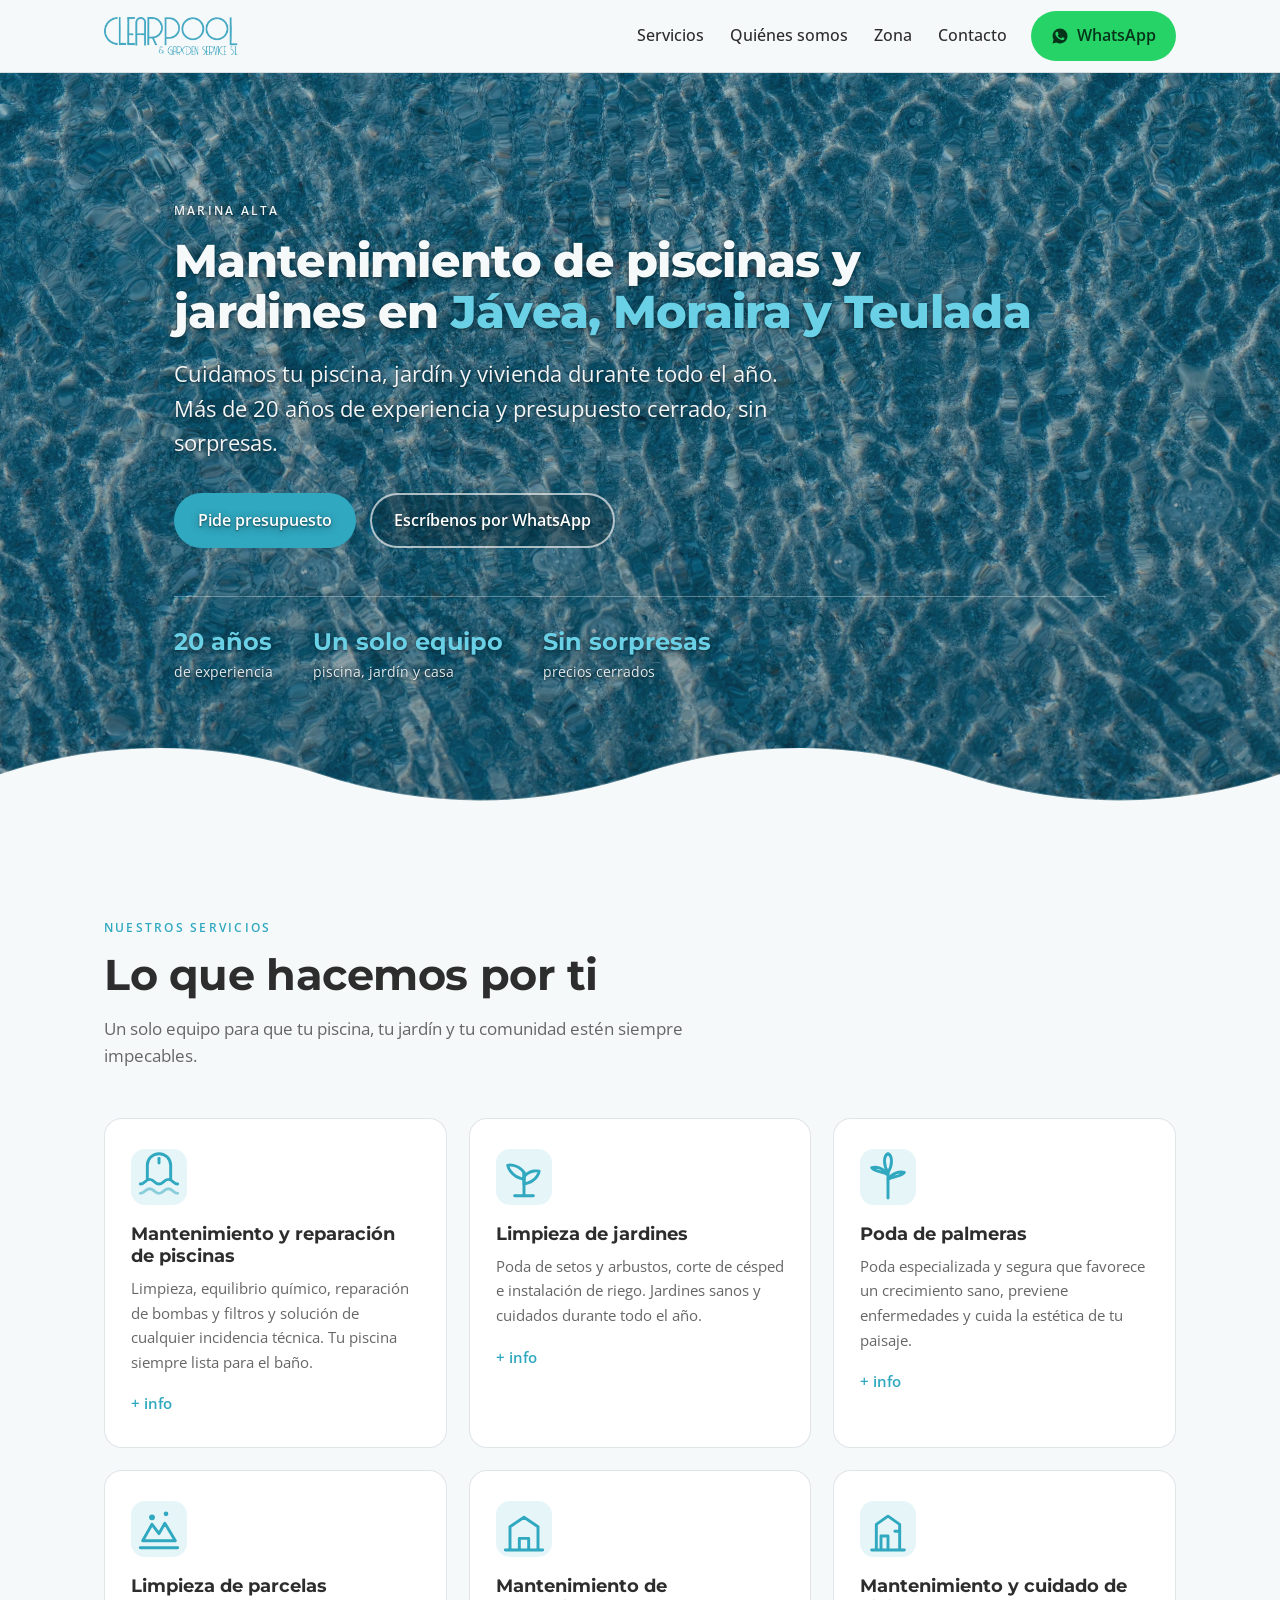
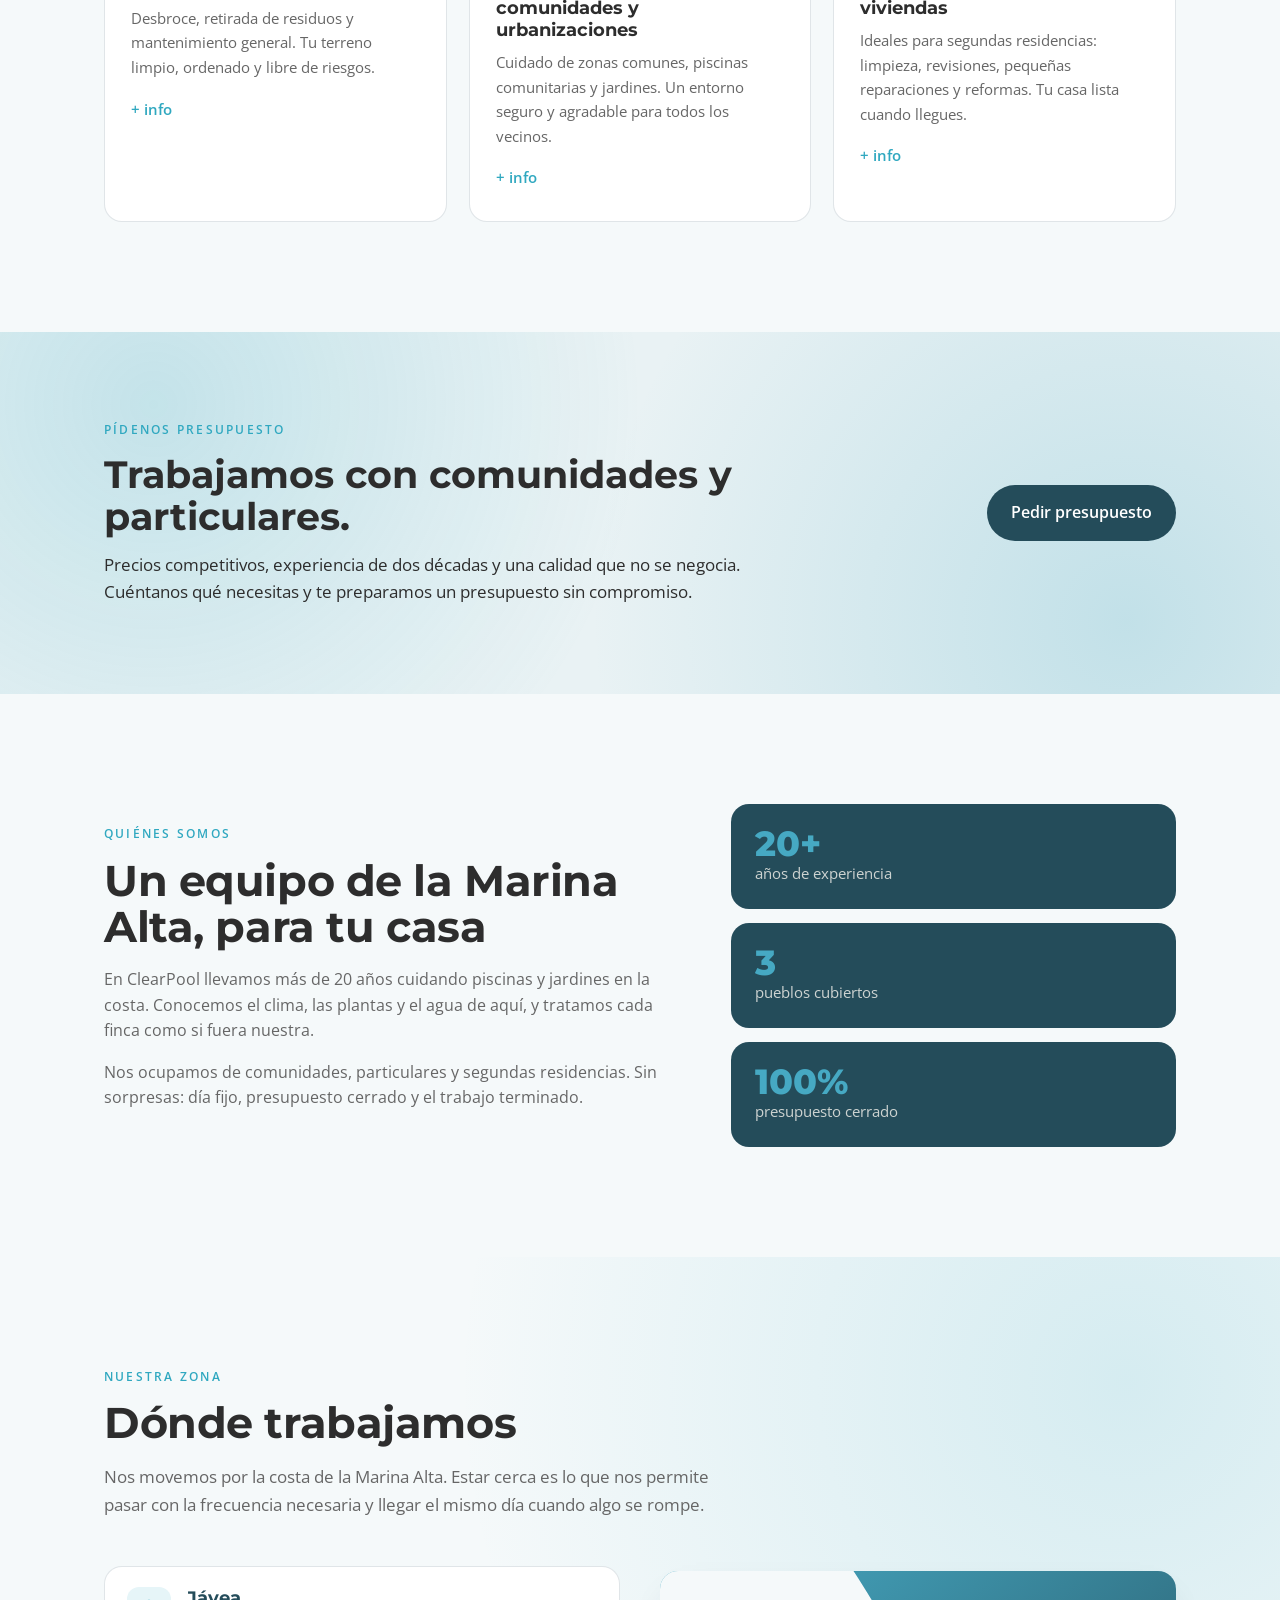
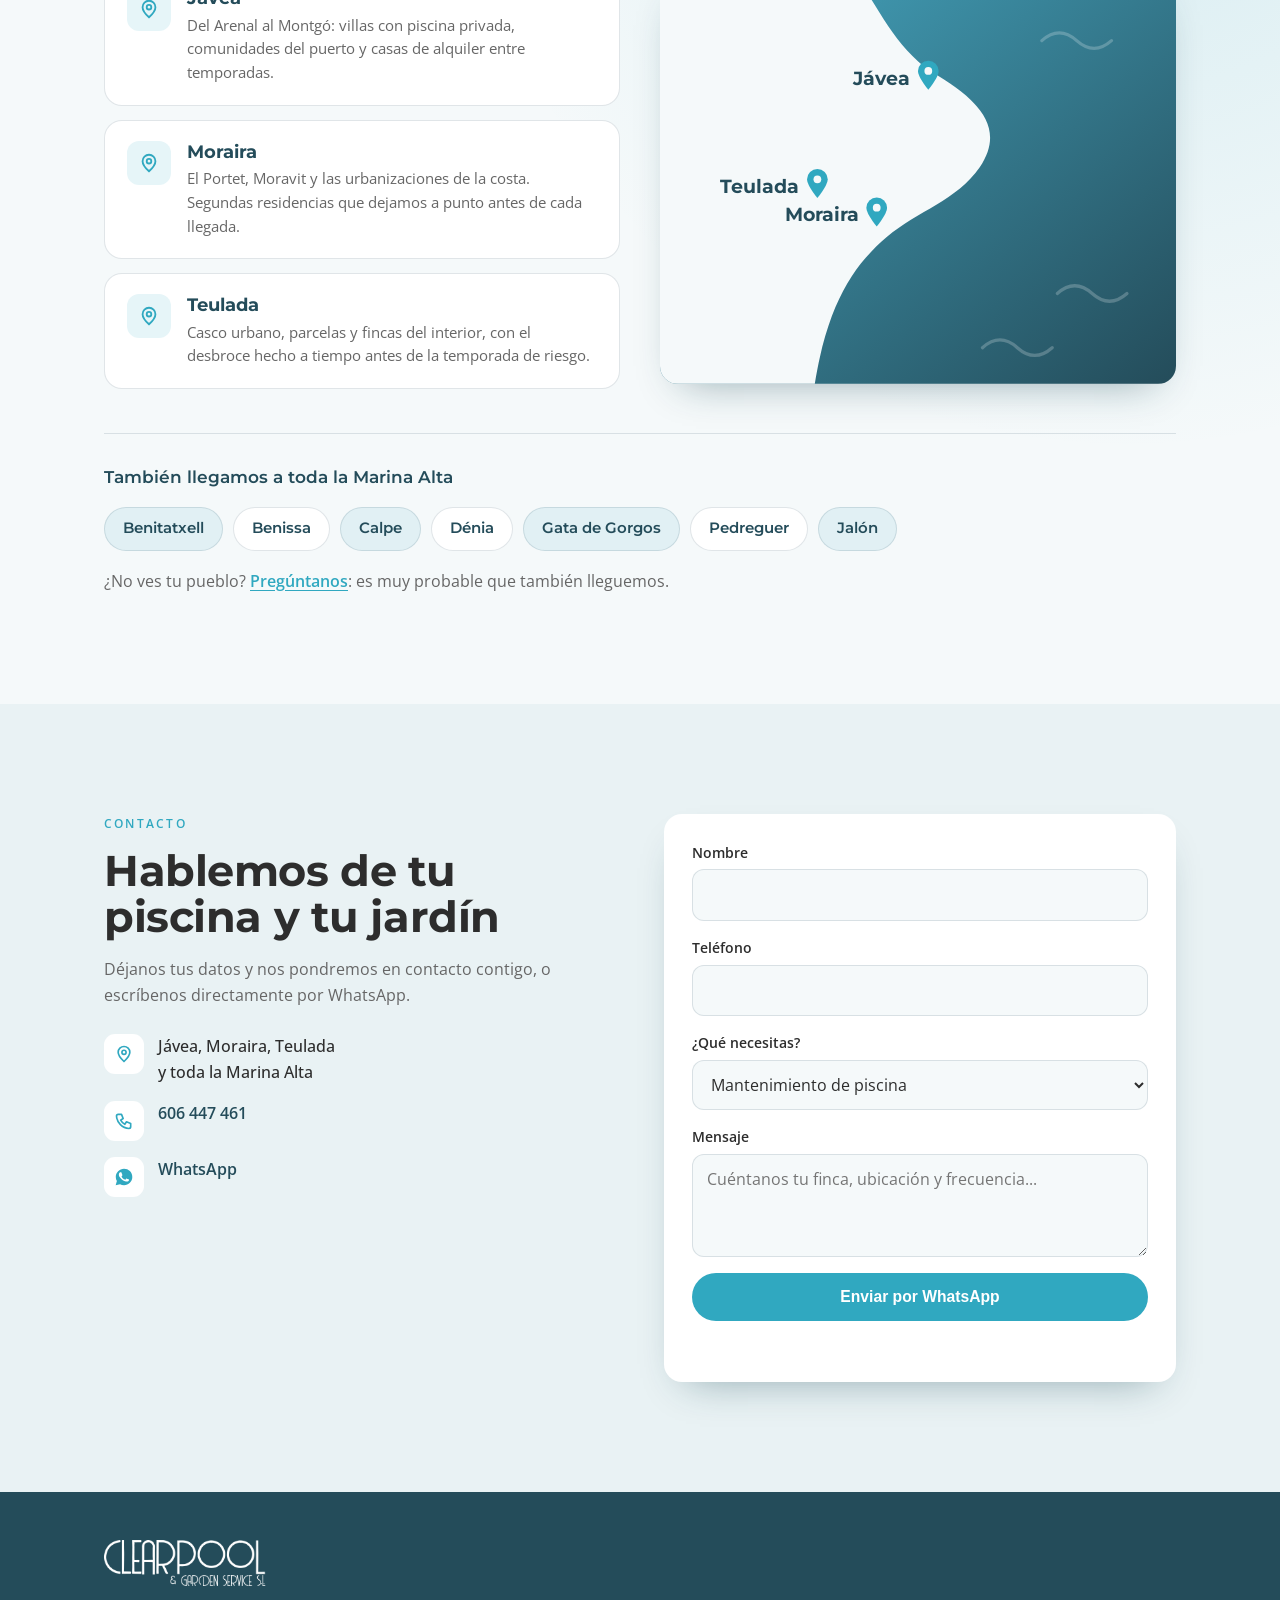
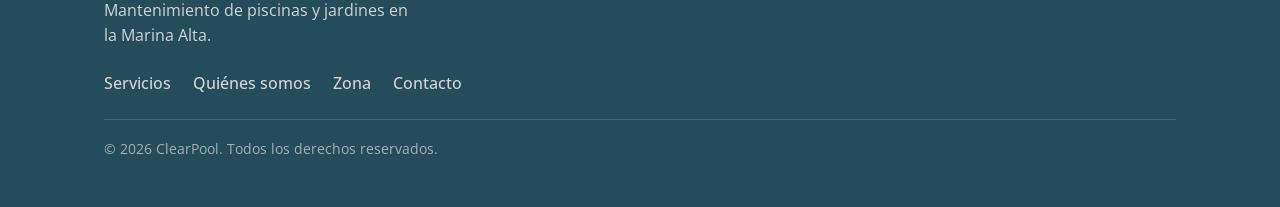
==== index.html @ fa7ae40e "feat: create robots.txt and sitemap.xml. Remoe fetchpriority from deleted logo" ====
<!DOCTYPE html>
<html lang="es-ES">
<head>
  <meta charset="UTF-8" />
  <meta name="viewport" content="width=device-width, initial-scale=1.0" />
  <title>ClearPool — Mantenimiento de piscinas y jardines en Jávea</title>
  <meta name="description" content="Mantenimiento de piscinas y jardines en Jávea, Moraira y Teulada. Poda de palmeras, limpieza de parcelas y comunidades. 20 años de experiencia. Pide presupuesto." />
  <meta name="author" content="ClearPool" />
  <meta name="theme-color" content="#244c5a" />
  <link rel="canonical" href="https://clearpool.es/" />

  <!-- Open Graph / redes sociales -->
  <meta property="og:type" content="website" />
  <meta property="og:site_name" content="ClearPool" />
  <meta property="og:locale" content="es_ES" />
  <meta property="og:title" content="ClearPool — Mantenimiento de piscinas y jardines en Jávea" />
  <meta property="og:description" content="Mantenimiento de piscinas y jardines en Jávea, Moraira y Teulada. 20 años de experiencia. Pide presupuesto sin compromiso." />
  <meta property="og:url" content="https://clearpool.es/" />
  <meta property="og:image" content="https://clearpool.es/CLEARPOOL-LOGO-WEB.png" />
  <meta property="og:image:alt" content="Logotipo de ClearPool" />
  <meta name="twitter:card" content="summary_large_image" />
  <meta name="twitter:title" content="ClearPool — Mantenimiento de piscinas y jardines en Jávea" />
  <meta name="twitter:description" content="Mantenimiento de piscinas y jardines en Jávea, Moraira y Teulada. 20 años de experiencia." />
  <meta name="twitter:image" content="https://clearpool.es/CLEARPOOL-LOGO-WEB.png" />

  <link rel="icon" href="CLEARPOOL-LOGO-WEB.png" type="image/png" />
  <link rel="apple-touch-icon" href="CLEARPOOL-LOGO-WEB.png" />

  <link rel="preconnect" href="https://fonts.googleapis.com" />
  <link rel="preconnect" href="https://fonts.gstatic.com" crossorigin />
  <link rel="preload" as="image" href="fondo2-web.avif?v=2" type="image/avif" fetchpriority="high" />
  <link href="https://fonts.googleapis.com/css2?family=Montserrat:wght@500;600;700;800&family=Open+Sans:wght@400;500;600;700&display=swap" rel="stylesheet" />
  <!-- ?v= fuerza al navegador a recargar el CSS tras cada despliegue.
       Súbelo cuando cambies styles.css (GitHub Pages cachea 10 min). -->
  <link rel="stylesheet" href="styles.css?v=15" />
</head>
<body>
  <a class="skip-link" href="#main">Saltar al contenido</a>

  <header class="site-header" id="top">
    <div class="container header-inner">
      <a class="brand" href="#top" aria-label="ClearPool, inicio">
        <img class="brand-logo" src="CLEARPOOL-LOGO-WEB.png" alt="ClearPool" width="150" height="43" decoding="async" />
      </a>

      <nav class="nav" aria-label="Principal">
        <a href="#servicios">Servicios</a>
        <a href="#nosotros">Quiénes somos</a>
        <a href="#zona">Zona</a>
        <a href="#contacto">Contacto</a>
      </nav>

      <a class="btn btn-whatsapp header-cta" href="https://wa.me/34606447461?text=Hola%2C%20quiero%20m%C3%A1s%20informaci%C3%B3n" target="_blank" rel="noopener">
        <svg viewBox="0 0 24 24" width="18" height="18" aria-hidden="true" focusable="false"><path fill="currentColor" d="M12.04 2C6.58 2 2.13 6.45 2.13 11.91c0 1.75.46 3.45 1.32 4.95L2 22l5.25-1.38a9.9 9.9 0 0 0 4.79 1.22h.01c5.46 0 9.91-4.45 9.91-9.91 0-2.65-1.03-5.14-2.9-7.01A9.82 9.82 0 0 0 12.04 2Zm5.8 14.14c-.24.68-1.42 1.31-1.96 1.36-.5.05-1.14.22-3.66-.76-3.05-1.18-4.99-4.2-5.14-4.4-.15-.2-1.24-1.65-1.24-3.15 0-1.5.79-2.24 1.07-2.55.28-.3.62-.38.83-.38.21 0 .41 0 .6.01.19.01.45-.07.7.54.26.63.88 2.27.96 2.44.08.17.13.36.03.58-.1.22-.15.36-.3.55-.15.2-.31.44-.45.59-.15.17-.3.36-.13.7.17.34.76 1.25 1.63 2.03 1.12 1 2.06 1.31 2.36 1.46.3.15.47.12.64-.07.17-.2.72-.84.91-1.13.19-.29.39-.24.66-.14.27.1 1.7.8 1.99.95.29.15.49.22.56.34.07.13.07.73-.17 1.41Z"/></svg>
        WhatsApp
      </a>

    </div>
  </header>

  <main id="main">
    <!-- HERO -->
    <section class="hero" aria-labelledby="hero-title">
      <div class="hero-bg" aria-hidden="true"></div>
      <div class="container hero-inner">
        <p class="eyebrow eyebrow-light">Marina Alta</p>
        <h1 id="hero-title" class="hero-title">Mantenimiento de piscinas y jardines en <span class="hl">Jávea, Moraira y&nbsp;Teulada</span></h1>
        <p class="hero-sub">Cuidamos tu piscina, jardín y vivienda durante todo el año. Más de 20 años de experiencia y presupuesto cerrado, sin sorpresas.</p>
        <div class="hero-actions">
          <a class="btn btn-sol" href="#contacto">Pide presupuesto</a>
          <a class="btn btn-ghost" href="https://wa.me/34606447461?text=Hola%2C%20quiero%20m%C3%A1s%20informaci%C3%B3n" target="_blank" rel="noopener">Escríbenos por WhatsApp</a>
        </div>
        <ul class="hero-facts">
          <li><strong>20 años</strong><span>de experiencia</span></li>
          <li><strong>Un solo equipo</strong><span>piscina, jardín y casa</span></li>
          <li><strong>Sin sorpresas</strong><span>precios cerrados</span></li>
        </ul>
      </div>
      <div class="waterline" aria-hidden="true">
        <svg viewBox="0 0 1440 80" preserveAspectRatio="none" focusable="false"><path d="M0 40c120-40 240-40 360 0s240 40 360 0 240-40 360 0 240 40 360 0v60H0z"/></svg>
      </div>
    </section>

    <!-- SERVICIOS -->
    <section class="section services" id="servicios" aria-labelledby="servicios-title">
      <div class="container">
        <header class="section-head">
          <p class="eyebrow">Nuestros servicios</p>
          <h2 id="servicios-title" class="section-title">Lo que hacemos por ti</h2>
          <p class="section-lead">Un solo equipo para que tu piscina, tu jardín y tu comunidad estén siempre impecables.</p>
        </header>

        <ul class="service-grid">
          <li class="service-card reveal">
            <span class="service-icon" aria-hidden="true">
              <svg viewBox="0 0 48 48" fill="none" focusable="false"><path d="M8 30c4 0 4-4 8-4s4 4 8 4 4-4 8-4 4 4 8 4" stroke="currentColor" stroke-width="2.5" stroke-linecap="round"/><path d="M8 38c4 0 4-4 8-4s4 4 8 4 4-4 8-4 4 4 8 4" stroke="currentColor" stroke-width="2.5" stroke-linecap="round" opacity=".5"/><path d="M14 26V14a10 10 0 0 1 20 0v12" stroke="currentColor" stroke-width="2.5" stroke-linecap="round"/><path d="M24 8v4" stroke="currentColor" stroke-width="2.5" stroke-linecap="round"/></svg>
            </span>
            <h3>Mantenimiento y reparación de piscinas</h3>
            <p>Limpieza, equilibrio químico, reparación de bombas y filtros y solución de cualquier incidencia técnica. Tu piscina siempre lista para el baño.</p>
            <a class="service-link" href="#contacto" aria-label="Pedir información sobre mantenimiento y reparación de piscinas">+ info</a>
          </li>

          <li class="service-card reveal">
            <span class="service-icon" aria-hidden="true">
              <svg viewBox="0 0 48 48" fill="none" focusable="false"><path d="M24 40V20" stroke="currentColor" stroke-width="2.5" stroke-linecap="round"/><path d="M24 20c-6-8-14-6-14-6 0 0 2 10 14 12Z" stroke="currentColor" stroke-width="2.5" stroke-linejoin="round"/><path d="M24 24c5-7 13-5 13-5 0 0-1 9-13 11Z" stroke="currentColor" stroke-width="2.5" stroke-linejoin="round"/><path d="M16 40h16" stroke="currentColor" stroke-width="2.5" stroke-linecap="round"/></svg>
            </span>
            <h3>Limpieza de jardines</h3>
            <p>Poda de setos y arbustos, corte de césped e instalación de riego. Jardines sanos y cuidados durante todo el año.</p>
            <a class="service-link" href="#contacto" aria-label="Pedir información sobre limpieza de jardines">+ info</a>
          </li>

          <li class="service-card reveal">
            <span class="service-icon" aria-hidden="true">
              <svg viewBox="0 0 48 48" fill="none" focusable="false"><path d="M24 42V20" stroke="currentColor" stroke-width="2.5" stroke-linecap="round"/><path d="M24 20c-4-6-4-14 0-16 4 2 4 10 0 16Z" stroke="currentColor" stroke-width="2.5" stroke-linejoin="round"/><path d="M24 26c5-3 11-2 14-6-4-1-10 0-14 6Z" stroke="currentColor" stroke-width="2.5" stroke-linejoin="round"/><path d="M24 22c-5-3-11-2-14-6 4-1 10 0 14 6Z" stroke="currentColor" stroke-width="2.5" stroke-linejoin="round"/></svg>
            </span>
            <h3>Poda de palmeras</h3>
            <p>Poda especializada y segura que favorece un crecimiento sano, previene enfermedades y cuida la estética de tu paisaje.</p>
            <a class="service-link" href="#contacto" aria-label="Pedir información sobre poda de palmeras">+ info</a>
          </li>

          <li class="service-card reveal">
            <span class="service-icon" aria-hidden="true">
              <svg viewBox="0 0 48 48" fill="none" focusable="false"><path d="M10 34l8-14 6 8 5-9 9 15Z" stroke="currentColor" stroke-width="2.5" stroke-linejoin="round"/><path d="M8 40h32" stroke="currentColor" stroke-width="2.5" stroke-linecap="round"/><circle cx="18" cy="14" r="2.5" fill="currentColor"/><circle cx="30" cy="11" r="2" fill="currentColor"/></svg>
            </span>
            <h3>Limpieza de parcelas</h3>
            <p>Desbroce, retirada de residuos y mantenimiento general. Tu terreno limpio, ordenado y libre de riesgos.</p>
            <a class="service-link" href="#contacto" aria-label="Pedir información sobre limpieza de parcelas">+ info</a>
          </li>

          <li class="service-card reveal">
            <span class="service-icon" aria-hidden="true">
              <svg viewBox="0 0 48 48" fill="none" focusable="false"><path d="M12 42V22l12-8 12 8v20" stroke="currentColor" stroke-width="2.5" stroke-linejoin="round"/><path d="M8 42h32" stroke="currentColor" stroke-width="2.5" stroke-linecap="round"/><path d="M20 42V32h8v10" stroke="currentColor" stroke-width="2.5" stroke-linejoin="round"/></svg>
            </span>
            <h3>Mantenimiento de comunidades y urbanizaciones</h3>
            <p>Cuidado de zonas comunes, piscinas comunitarias y jardines. Un entorno seguro y agradable para todos los vecinos.</p>
            <a class="service-link" href="#contacto" aria-label="Pedir información sobre mantenimiento de comunidades y urbanizaciones">+ info</a>
          </li>

          <li class="service-card reveal">
            <span class="service-icon" aria-hidden="true">
              <svg viewBox="0 0 48 48" fill="none" focusable="false"><path d="M14 42V20l10-7 10 7v22" stroke="currentColor" stroke-width="2.5" stroke-linejoin="round"/><path d="M10 42h28" stroke="currentColor" stroke-width="2.5" stroke-linecap="round"/><path d="M24 42V30h-6v12" stroke="currentColor" stroke-width="2.5" stroke-linejoin="round"/><path d="M30 26h4" stroke="currentColor" stroke-width="2.5" stroke-linecap="round"/></svg>
            </span>
            <h3>Mantenimiento y cuidado de viviendas</h3>
            <p>Ideales para segundas residencias: limpieza, revisiones, pequeñas reparaciones y reformas. Tu casa lista cuando llegues.</p>
            <a class="service-link" href="#contacto" aria-label="Pedir información sobre mantenimiento y cuidado de viviendas">+ info</a>
          </li>
        </ul>
      </div>
    </section>

    <!-- CITA / PRESUPUESTO -->
    <section class="quote-band" aria-labelledby="quote-title">
      <div class="container quote-inner">
        <div class="quote-copy">
          <p class="eyebrow">Pídenos presupuesto</p>
          <h2 id="quote-title" class="quote-title">Trabajamos con comunidades y particulares.</h2>
          <p class="quote-text">Precios competitivos, experiencia de dos décadas y una calidad que no se negocia. Cuéntanos qué necesitas y te preparamos un presupuesto sin compromiso.</p>
        </div>
        <a class="btn btn-dark" href="#contacto">Pedir presupuesto</a>
      </div>
    </section>

    <!-- QUIÉNES SOMOS -->
    <section class="section about" id="nosotros" aria-labelledby="nosotros-title">
      <div class="container about-inner">
        <div class="about-copy">
          <p class="eyebrow">Quiénes somos</p>
          <h2 id="nosotros-title" class="section-title">Un equipo de la Marina Alta, para tu casa</h2>
          <p>En ClearPool llevamos más de 20 años cuidando piscinas y jardines en la costa. Conocemos el clima, las plantas y el agua de aquí, y tratamos cada finca como si fuera nuestra.</p>
          <p>Nos ocupamos de comunidades, particulares y segundas residencias. Sin sorpresas: día fijo, presupuesto cerrado y el trabajo terminado.</p>
        </div>
        <ul class="stats">
          <li class="stat reveal"><span class="stat-num">20+</span><span class="stat-label">años de experiencia</span></li>
          <li class="stat reveal"><span class="stat-num">3</span><span class="stat-label">pueblos cubiertos</span></li>
          <li class="stat reveal"><span class="stat-num">100%</span><span class="stat-label">presupuesto cerrado</span></li>
        </ul>
      </div>
    </section>

    <!-- ZONA -->
    <section class="section zone" id="zona" aria-labelledby="zona-title">
      <div class="container">
        <header class="section-head">
          <p class="eyebrow">Nuestra zona</p>
          <h2 id="zona-title" class="section-title">Dónde trabajamos</h2>
          <p class="section-lead">Nos movemos por la costa de la Marina Alta. Estar cerca es lo que nos permite pasar con la frecuencia necesaria y llegar el mismo día cuando algo se rompe.</p>
        </header>

        <div class="zone-layout">
          <ul class="zone-places">
            <li class="zone-place reveal">
              <span class="zone-pin" aria-hidden="true">
                <svg viewBox="0 0 24 24" width="22" height="22" fill="none" focusable="false"><path d="M12 21s7-6.3 7-11a7 7 0 1 0-14 0c0 4.7 7 11 7 11Z" stroke="currentColor" stroke-width="2"/><circle cx="12" cy="10" r="2.5" stroke="currentColor" stroke-width="2"/></svg>
              </span>
              <div class="zone-place-body">
                <h3>Jávea</h3>
                <p>Del Arenal al Montgó: villas con piscina privada, comunidades del puerto y casas de alquiler entre temporadas.</p>
              </div>
            </li>

            <li class="zone-place reveal">
              <span class="zone-pin" aria-hidden="true">
                <svg viewBox="0 0 24 24" width="22" height="22" fill="none" focusable="false"><path d="M12 21s7-6.3 7-11a7 7 0 1 0-14 0c0 4.7 7 11 7 11Z" stroke="currentColor" stroke-width="2"/><circle cx="12" cy="10" r="2.5" stroke="currentColor" stroke-width="2"/></svg>
              </span>
              <div class="zone-place-body">
                <h3>Moraira</h3>
                <p>El Portet, Moravit y las urbanizaciones de la costa. Segundas residencias que dejamos a punto antes de cada llegada.</p>
              </div>
            </li>

            <li class="zone-place reveal">
              <span class="zone-pin" aria-hidden="true">
                <svg viewBox="0 0 24 24" width="22" height="22" fill="none" focusable="false"><path d="M12 21s7-6.3 7-11a7 7 0 1 0-14 0c0 4.7 7 11 7 11Z" stroke="currentColor" stroke-width="2"/><circle cx="12" cy="10" r="2.5" stroke="currentColor" stroke-width="2"/></svg>
              </span>
              <div class="zone-place-body">
                <h3>Teulada</h3>
                <p>Casco urbano, parcelas y fincas del interior, con el desbroce hecho a tiempo antes de la temporada de riesgo.</p>
              </div>
            </li>
          </ul>

          <div class="zone-map reveal">
            <svg viewBox="0 0 400 320" role="img" aria-label="Mapa ilustrado de la costa de la Marina Alta con Jávea, Moraira y Teulada señalados">
              <defs>
                <linearGradient id="zone-sea" x1="0" y1="0" x2="1" y2="1">
                  <stop offset="0" stop-color="#46a9c3" />
                  <stop offset="1" stop-color="#244c5a" />
                </linearGradient>
              </defs>
              <rect width="400" height="320" fill="url(#zone-sea)" />
              <g stroke="#ffffff" stroke-opacity=".22" stroke-width="2.5" fill="none" stroke-linecap="round">
                <path d="M296 54c9-8 18-8 27 0s18 8 27 0" />
                <path d="M308 250c9-8 18-8 27 0s18 8 27 0" />
                <path d="M250 292c9-8 18-8 27 0s18 8 27 0" />
              </g>
              <path d="M0 0 H150 C170 30 182 58 210 78 C248 100 268 122 248 152 C230 178 200 186 176 206 C150 228 130 258 120 320 H0 Z" fill="#f5f9fa" />
              <g class="zone-map-pins" fill="#30A8C0">
                <g transform="translate(208 92)">
                  <path d="M0 0c0 0 8-9.5 8-14.5A8 8 0 1 0-8-14.5C-8-9.5 0 0 0 0Z" />
                  <circle cx="0" cy="-14.5" r="3" fill="#f5f9fa" />
                </g>
                <g transform="translate(168 198)">
                  <path d="M0 0c0 0 8-9.5 8-14.5A8 8 0 1 0-8-14.5C-8-9.5 0 0 0 0Z" />
                  <circle cx="0" cy="-14.5" r="3" fill="#f5f9fa" />
                </g>
                <g transform="translate(122 176)">
                  <path d="M0 0c0 0 8-9.5 8-14.5A8 8 0 1 0-8-14.5C-8-9.5 0 0 0 0Z" />
                  <circle cx="0" cy="-14.5" r="3" fill="#f5f9fa" />
                </g>
              </g>
              <g class="zone-map-label" text-anchor="end">
                <text x="194" y="88">Jávea</text>
                <text x="154" y="194">Moraira</text>
                <text x="108" y="172">Teulada</text>
              </g>
            </svg>
          </div>
        </div>

        <div class="zone-more">
          <p class="zone-more-title">También llegamos a toda la Marina Alta</p>
          <ul class="zone-chips">
            <li>Benitatxell</li>
            <li>Benissa</li>
            <li>Calpe</li>
            <li>Dénia</li>
            <li>Gata de Gorgos</li>
            <li>Pedreguer</li>
            <li>Jalón</li>
          </ul>
          <p class="zone-note">¿No ves tu pueblo? <a href="#contacto">Pregúntanos</a>: es muy probable que también lleguemos.</p>
        </div>
      </div>
    </section>

    <!-- CONTACTO -->
    <section class="section contact" id="contacto" aria-labelledby="contacto-title">
      <div class="container contact-inner">
        <div class="contact-info">
          <p class="eyebrow">Contacto</p>
          <h2 id="contacto-title" class="section-title">Hablemos de tu piscina y tu jardín</h2>
          <p class="contact-lead">Déjanos tus datos y nos pondremos en contacto contigo, o escríbenos directamente por WhatsApp.</p>
          <address class="contact-list-wrap">
            <ul class="contact-list">
              <li>
                <span class="contact-ico" aria-hidden="true"><svg viewBox="0 0 24 24" width="20" height="20" fill="none" focusable="false"><path d="M12 21s7-6.3 7-11a7 7 0 1 0-14 0c0 4.7 7 11 7 11Z" stroke="currentColor" stroke-width="2"/><circle cx="12" cy="10" r="2.5" stroke="currentColor" stroke-width="2"/></svg></span>
                <span>Jávea, Moraira, Teulada<br />y toda la Marina Alta</span>
              </li>
              <li>
                <span class="contact-ico" aria-hidden="true"><svg viewBox="0 0 24 24" width="20" height="20" fill="none" focusable="false"><path d="M5 4h4l2 5-3 2a12 12 0 0 0 5 5l2-3 5 2v4a2 2 0 0 1-2 2A16 16 0 0 1 3 6a2 2 0 0 1 2-2Z" stroke="currentColor" stroke-width="2" stroke-linejoin="round"/></svg></span>
                <a href="tel:+34606447461">606 447 461</a>
              </li>
              <li>
                <span class="contact-ico" aria-hidden="true"><svg viewBox="0 0 24 24" width="20" height="20" fill="currentColor" focusable="false"><path d="M12.04 2C6.58 2 2.13 6.45 2.13 11.91c0 1.75.46 3.45 1.32 4.95L2 22l5.25-1.38a9.9 9.9 0 0 0 4.79 1.22h.01c5.46 0 9.91-4.45 9.91-9.91 0-2.65-1.03-5.14-2.9-7.01A9.82 9.82 0 0 0 12.04 2Zm5.8 14.14c-.24.68-1.42 1.31-1.96 1.36-.5.05-1.14.22-3.66-.76-3.05-1.18-4.99-4.2-5.14-4.4-.15-.2-1.24-1.65-1.24-3.15 0-1.5.79-2.24 1.07-2.55.28-.3.62-.38.83-.38.21 0 .41 0 .6.01.19.01.45-.07.7.54.26.63.88 2.27.96 2.44.08.17.13.36.03.58-.1.22-.15.36-.3.55-.15.2-.31.44-.45.59-.15.17-.3.36-.13.7.17.34.76 1.25 1.63 2.03 1.12 1 2.06 1.31 2.36 1.46.3.15.47.12.64-.07.17-.2.72-.84.91-1.13.19-.29.39-.24.66-.14.27.1 1.7.8 1.99.95.29.15.49.22.56.34.07.13.07.73-.17 1.41Z"/></svg></span>
                <a href="https://wa.me/34606447461?text=Hola%2C%20quiero%20m%C3%A1s%20informaci%C3%B3n" target="_blank" rel="noopener">WhatsApp</a>
              </li>
            </ul>
          </address>
        </div>

        <form class="contact-form" id="lead-form" novalidate>
          <div class="field">
            <label for="name">Nombre</label>
            <input id="name" name="name" type="text" autocomplete="name" maxlength="80" required aria-required="true" />
          </div>
          <div class="field">
            <label for="phone">Teléfono</label>
            <input id="phone" name="phone" type="tel" inputmode="tel" autocomplete="tel" maxlength="20" required aria-required="true" />
          </div>
          <div class="field">
            <label for="service">¿Qué necesitas?</label>
            <select id="service" name="service">
              <option value="Mantenimiento de piscina">Mantenimiento de piscina</option>
              <option value="Limpieza de jardín">Limpieza de jardín</option>
              <option value="Poda de palmeras">Poda de palmeras</option>
              <option value="Limpieza de parcela">Limpieza de parcela</option>
              <option value="Comunidad / urbanización">Comunidad / urbanización</option>
              <option value="Cuidado de vivienda">Cuidado de vivienda</option>
              <option value="Otro">Otro</option>
            </select>
          </div>
          <div class="field">
            <label for="message">Mensaje</label>
            <textarea id="message" name="message" rows="3" maxlength="600" placeholder="Cuéntanos tu finca, ubicación y frecuencia..."></textarea>
          </div>
          <button class="btn btn-sol btn-block" type="submit" aria-describedby="form-note">Enviar por WhatsApp</button>
          <p class="form-note" id="form-note" role="status" aria-live="polite"></p>
          <noscript>
            <p class="form-note">El formulario necesita JavaScript. Escríbenos por <a href="https://wa.me/34606447461">WhatsApp</a> o llama al <a href="tel:+34606447461">606 447 461</a>.</p>
          </noscript>
        </form>
      </div>
    </section>
  </main>

  <footer class="site-footer">
    <div class="container footer-inner">
      <div class="footer-brand">
        <img class="brand-logo brand-logo-light" src="CLEARPOOL-LOGO-WEB.png" alt="ClearPool" width="170" height="48" loading="lazy" decoding="async" />
        <p>Mantenimiento de piscinas y jardines en la Marina Alta.</p>
      </div>
      <nav class="footer-nav" aria-label="Pie de página">
        <a href="#servicios">Servicios</a>
        <a href="#nosotros">Quiénes somos</a>
        <a href="#zona">Zona</a>
        <a href="#contacto">Contacto</a>
      </nav>
      <p class="footer-legal">© <span id="year">2026</span> ClearPool. Todos los derechos reservados.</p>
    </div>
  </footer>

  <!-- CTA flotante de WhatsApp (visible en móvil, donde se oculta el botón de cabecera) -->
  <a class="whatsapp-fab" href="https://wa.me/34606447461?text=Hola%2C%20quiero%20m%C3%A1s%20informaci%C3%B3n" target="_blank" rel="noopener" aria-label="Escríbenos por WhatsApp">
    <svg viewBox="0 0 24 24" width="28" height="28" aria-hidden="true" focusable="false"><path fill="currentColor" d="M12.04 2C6.58 2 2.13 6.45 2.13 11.91c0 1.75.46 3.45 1.32 4.95L2 22l5.25-1.38a9.9 9.9 0 0 0 4.79 1.22h.01c5.46 0 9.91-4.45 9.91-9.91 0-2.65-1.03-5.14-2.9-7.01A9.82 9.82 0 0 0 12.04 2Zm5.8 14.14c-.24.68-1.42 1.31-1.96 1.36-.5.05-1.14.22-3.66-.76-3.05-1.18-4.99-4.2-5.14-4.4-.15-.2-1.24-1.65-1.24-3.15 0-1.5.79-2.24 1.07-2.55.28-.3.62-.38.83-.38.21 0 .41 0 .6.01.19.01.45-.07.7.54.26.63.88 2.27.96 2.44.08.17.13.36.03.58-.1.22-.15.36-.3.55-.15.2-.31.44-.45.59-.15.17-.3.36-.13.7.17.34.76 1.25 1.63 2.03 1.12 1 2.06 1.31 2.36 1.46.3.15.47.12.64-.07.17-.2.72-.84.91-1.13.19-.29.39-.24.66-.14.27.1 1.7.8 1.99.95.29.15.49.22.56.34.07.13.07.73-.17 1.41Z"/></svg>
  </a>

  <script type="application/ld+json">
  {
    "@context": "https://schema.org",
    "@type": "HomeAndConstructionBusiness",
    "name": "ClearPool",
    "description": "Mantenimiento de piscinas y jardines en Jávea, Moraira y Teulada (Marina Alta, Alicante).",
    "url": "https://clearpool.es/",
    "image": "https://clearpool.es/CLEARPOOL-LOGO-WEB.png",
    "logo": "https://clearpool.es/CLEARPOOL-LOGO-WEB.png",
    "telephone": "+34606447461",
    "address": {
      "@type": "PostalAddress",
      "addressLocality": "Jávea",
      "addressRegion": "Alicante",
      "addressCountry": "ES"
    },
    "areaServed": [
      { "@type": "City", "name": "Jávea" },
      { "@type": "City", "name": "Moraira" },
      { "@type": "City", "name": "Teulada" }
    ],
    "hasOfferCatalog": {
      "@type": "OfferCatalog",
      "name": "Servicios",
      "itemListElement": [
        { "@type": "Offer", "itemOffered": { "@type": "Service", "name": "Mantenimiento y reparación de piscinas" } },
        { "@type": "Offer", "itemOffered": { "@type": "Service", "name": "Limpieza de jardines" } },
        { "@type": "Offer", "itemOffered": { "@type": "Service", "name": "Poda de palmeras" } },
        { "@type": "Offer", "itemOffered": { "@type": "Service", "name": "Limpieza de parcelas" } },
        { "@type": "Offer", "itemOffered": { "@type": "Service", "name": "Mantenimiento de comunidades y urbanizaciones" } },
        { "@type": "Offer", "itemOffered": { "@type": "Service", "name": "Mantenimiento y cuidado de viviendas" } }
      ]
    }
  }
  </script>

  <script src="script.js?v=3" defer></script>
</body>
</html>
---- styles.css ----
:root {
  /* Paleta real de clearpoolandgardenservice.com (Divi) */
  --mar: #244c5a;       /* teal 900 - profundo */
  --mar-2: #285f76;     /* teal 800 */
  --agua: #30A8C0;      /* teal 500 - marca */
  --agua-2: #46a9c3;    /* teal 400 - claro */
  --arena: #e9f2f4;     /* tinta teal claro */
  --olivo: #25D366;     /* verde WhatsApp */
  --sol: #46a9c3;       /* teal claro (resaltado) */
  --agua-hero: #6ad0e6; /* turquesa claro, legible sobre la foto del hero */
  --espuma: #f5f9fa;    /* blanco frío */
  --tinta: #2d2d2d;
  --muted: #666666;
  --line: rgba(36, 76, 90, 0.14);

  --display: "Montserrat", system-ui, sans-serif;
  --body: "Open Sans", system-ui, sans-serif;

  --maxw: 1120px;
  --radius: 18px;
  --shadow: 0 18px 40px -22px rgba(12, 59, 74, 0.45);
}

* { box-sizing: border-box; }

html { scroll-behavior: smooth; }
@media (prefers-reduced-motion: reduce) {
  html { scroll-behavior: auto; }
}

body {
  margin: 0;
  font-family: var(--body);
  color: var(--tinta);
  background: var(--espuma);
  line-height: 1.6;
  -webkit-font-smoothing: antialiased;
}

img { max-width: 100%; display: block; }
a { color: inherit; }

.container {
  width: 100%;
  max-width: var(--maxw);
  margin-inline: auto;
  padding-inline: 24px;
}

.skip-link {
  position: absolute;
  left: -999px;
  top: 8px;
  background: var(--mar);
  color: #fff;
  padding: 10px 16px;
  border-radius: 10px;
  z-index: 100;
}
.skip-link:focus { left: 16px; }

/* ---------- Typography helpers ---------- */
.eyebrow {
  font-size: 0.78rem;
  letter-spacing: 0.18em;
  text-transform: uppercase;
  font-weight: 600;
  color: var(--agua);
  margin: 0 0 14px;
}
/* Sobre la foto va casi blanco: es texto pequeno y el turquesa de marca
   se confundia con el agua del fondo. */
.eyebrow-light { color: rgba(255, 255, 255, 0.94); }

.section-title {
  font-family: var(--display);
  font-weight: 700;
  font-size: clamp(1.9rem, 4vw, 2.7rem);
  line-height: 1.08;
  letter-spacing: -0.01em;
  margin: 0 0 16px;
}

/* ---------- Buttons ---------- */
.btn {
  display: inline-flex;
  align-items: center;
  gap: 8px;
  font-weight: 600;
  font-size: 0.98rem;
  text-decoration: none;
  padding: 13px 22px;
  border-radius: 999px;
  border: 2px solid transparent;
  cursor: pointer;
  transition: transform 0.18s ease, background 0.18s ease, color 0.18s ease, box-shadow 0.18s ease;
}
.btn:focus-visible { outline: 3px solid var(--sol); outline-offset: 2px; }

.btn-sol { background: var(--agua); color: #ffffff; }
.btn-sol:hover { transform: translateY(-2px); box-shadow: 0 12px 24px -12px rgba(48, 168, 192, 0.9); }

.btn-dark { background: var(--mar); color: #fff; }
.btn-dark:hover { transform: translateY(-2px); box-shadow: var(--shadow); }

/* Solo se usa sobre la foto del hero: el velo oscuro y el borde mas marcado
   lo separan del agua, que es clara y muy texturada. */
.btn-ghost { background: rgba(12, 38, 48, 0.30); color: #fff; border-color: rgba(255, 255, 255, 0.65); }
.btn-ghost:hover { background: rgba(12, 38, 48, 0.48); border-color: #fff; }

.btn-whatsapp { background: #25D366; color: #06341a; }
.btn-whatsapp:hover { transform: translateY(-2px); box-shadow: 0 12px 24px -12px rgba(37, 211, 102, 0.9); }

.btn-block { width: 100%; justify-content: center; }

/* ---------- Header ---------- */
.site-header {
  position: sticky;
  top: 0;
  z-index: 50;
  background: rgba(245, 249, 250, 0.88);
  backdrop-filter: blur(10px);
  border-bottom: 1px solid var(--line);
}
.header-inner {
  display: flex;
  align-items: center;
  gap: 24px;
  height: 72px;
}
.brand {
  display: inline-flex;
  align-items: center;
  text-decoration: none;
  color: var(--mar);
  margin-right: auto;
}
.brand-logo {
  height: 38px;
  width: auto;
  display: block;
}

.nav { display: flex; gap: 26px; }
.nav a {
  text-decoration: none;
  font-weight: 500;
  color: var(--tinta);
  position: relative;
  padding: 6px 0;
}
.nav a::after {
  content: "";
  position: absolute;
  left: 0; bottom: 0;
  width: 0; height: 2px;
  background: var(--agua);
  transition: width 0.2s ease;
}
.nav a:hover::after, .nav a:focus-visible::after { width: 100%; }

.header-cta { padding: 10px 18px; }

/* ---------- Hero ---------- */
.hero {
  position: relative;
  overflow: hidden;
  color: var(--espuma);
  padding: clamp(64px, 12vw, 128px) 0 0;
}
.hero-bg {
  position: absolute;
  left: 0;
  right: 0;
  top: -25%;
  height: 150%;
  /* La 1a linea es el respaldo para navegadores sin image-set().
     Generadas desde fondo2.jpg (el original de 4096px se conserva sin usar). */
  background-image: url("fondo2-web.jpg?v=2");
  background-image: image-set(
    url("fondo2-web.avif?v=2") type("image/avif"),
    url("fondo2-web.jpg?v=2") type("image/jpeg")
  );
  background-size: cover;
  background-position: center;
  z-index: 0;
  will-change: transform;
}
.hero-bg::after {
  content: "";
  position: absolute;
  inset: 0;
  background: linear-gradient(180deg, rgba(18, 47, 58, 0.32) 0%, rgba(18, 47, 58, 0.52) 100%);
}
.hero-inner {
  position: relative;
  z-index: 1;
  /* 980px (antes 760) para que el H1 largo entre en dos lineas en escritorio
     cortando por "...jardines / en Javea...", que es el corte natural. */
  max-width: 980px;
  /* Sin capas sobre la foto: la legibilidad se apoya solo en la sombra de las
     propias letras, que se hereda a todo el texto del hero. */
  text-shadow: 0 1px 2px rgba(8, 30, 38, 0.62), 0 2px 10px rgba(8, 30, 38, 0.45);
}
.hero-title {
  font-family: var(--display);
  font-weight: 800;
  /* El titular paso de 23 a 62 caracteres: baja el tamano y sube el interlineado,
     que a 0.98 se amontonaba al ocupar varias lineas. */
  font-size: clamp(1.7rem, 5vw, 2.9rem);
  line-height: 1.1;
  letter-spacing: -0.015em;
  text-wrap: balance;
  margin: 0 0 20px;
}
.hero-title .hl {
  color: var(--agua-hero);
  position: relative;
}
.hero-sub {
  font-size: clamp(1.05rem, 2.4vw, 1.35rem);
  /* El texto de apoyo tambien es mas largo que el anterior. */
  max-width: 620px;
  color: rgba(255, 255, 255, 0.95);
  margin: 0 0 32px;
}
.hero-actions { display: flex; flex-wrap: wrap; gap: 14px; margin-bottom: 48px; }

.hero-facts {
  list-style: none;
  display: flex;
  flex-wrap: wrap;
  gap: 14px 40px;
  margin: 0;
  padding: 26px 0 0;
  border-top: 1px solid rgba(255, 255, 255, 0.32);
}
.hero-facts li { display: flex; flex-direction: column; }
.hero-facts strong {
  font-family: var(--display);
  font-size: 1.5rem;
  font-weight: 700;
  color: var(--agua-hero);
}
.hero-facts span { font-size: 0.85rem; color: rgba(255, 255, 255, 0.88); }

/* La ola queda pegada al borde inferior del hero: el relleno del path se
   extiende por debajo del viewBox, así que solo se mueve la cresta. */
.waterline { position: relative; display: block; line-height: 0; margin-top: 56px; margin-bottom: -1px; }
.waterline svg { width: 100%; height: 70px; display: block; }
.waterline svg path {
  fill: var(--espuma);
  transform-box: view-box;
  transform-origin: center;
  will-change: transform;
  animation: waveBob 4.5s ease-in-out infinite alternate;
}
@keyframes waveBob {
  from { transform: translateY(0); }
  to { transform: translateY(-8px); }
}

/* ---------- Sections ---------- */
.section { padding: clamp(64px, 10vw, 110px) 0; }
.section-head { max-width: 620px; margin-bottom: 48px; }
.section-lead { color: var(--muted); font-size: 1.08rem; margin: 0; }

/* ---------- Services ---------- */
.service-grid {
  list-style: none;
  margin: 0;
  padding: 0;
  display: grid;
  grid-template-columns: repeat(3, 1fr);
  gap: 22px;
}
.service-card {
  background: #fff;
  border: 1px solid var(--line);
  border-radius: var(--radius);
  padding: 30px 26px;
  transition: transform 0.2s ease, box-shadow 0.2s ease, border-color 0.2s ease;
}
.service-card:hover {
  transform: translateY(-4px);
  box-shadow: var(--shadow);
  border-color: transparent;
}
.service-icon {
  display: grid;
  place-items: center;
  width: 56px; height: 56px;
  border-radius: 14px;
  background: rgba(48, 168, 192, 0.12);
  color: var(--agua);
  margin-bottom: 18px;
}
.service-card h3 {
  font-family: var(--display);
  font-weight: 700;
  font-size: 1.15rem;
  line-height: 1.2;
  margin: 0 0 10px;
}
.service-card p { margin: 0 0 16px; color: var(--muted); font-size: 0.96rem; }
.service-link {
  text-decoration: none;
  font-weight: 600;
  color: var(--agua);
  font-size: 0.92rem;
}
.service-link:hover { color: var(--mar); }

/* ---------- Quote band ---------- */
.quote-band {
  /* Esta seccion no lleva la clase .section, asi que necesita su propio
     relleno vertical. Algo mas ajustado que una seccion normal: es una
     banda de llamada a la accion, no un bloque de contenido. */
  padding: clamp(56px, 8vw, 88px) 0;
  background: var(--arena);
  background-image:
    radial-gradient(circle at 12% 20%, rgba(48, 168, 192, 0.20), transparent 42%),
    radial-gradient(circle at 88% 80%, rgba(70, 169, 195, 0.24), transparent 46%);
}
.quote-inner {
  display: flex;
  align-items: center;
  justify-content: space-between;
  gap: 40px;
  flex-wrap: wrap;
}
.quote-copy { max-width: 640px; }
.quote-title {
  font-family: var(--display);
  font-weight: 700;
  font-size: clamp(1.7rem, 4vw, 2.4rem);
  line-height: 1.1;
  margin: 0 0 14px;
}
.quote-text { margin: 0; color: var(--tinta); font-size: 1.05rem; }

/* ---------- About ---------- */
.about-inner {
  display: grid;
  grid-template-columns: 1.3fr 1fr;
  gap: 48px;
  align-items: center;
}
/* :not(.eyebrow) evita pisar el color y el margen del rotulo de seccion,
   que tambien es un <p> y perderia contra este selector por especificidad. */
.about-copy p:not(.eyebrow) { color: var(--muted); margin: 0 0 16px; }
.stats {
  list-style: none;
  margin: 0;
  padding: 0;
  display: grid;
  gap: 14px;
}
.stat {
  background: var(--mar);
  color: var(--espuma);
  border-radius: var(--radius);
  padding: 22px 24px;
}
.stat-num {
  display: block;
  font-family: var(--display);
  font-weight: 800;
  font-size: 2.2rem;
  line-height: 1;
  color: var(--sol);
}
.stat-label { font-size: 0.92rem; color: rgba(248, 245, 239, 0.8); }

/* ---------- Zone ---------- */
.zone {
  background: var(--espuma);
  background-image: radial-gradient(circle at 88% 12%, rgba(48, 168, 192, 0.16), transparent 46%);
}
.zone-layout {
  display: grid;
  grid-template-columns: 1fr 1fr;
  gap: 40px;
  align-items: center;
}

.zone-places { list-style: none; margin: 0; padding: 0; display: grid; gap: 14px; }
.zone-place {
  display: flex;
  gap: 16px;
  background: #fff;
  border: 1px solid var(--line);
  border-radius: var(--radius);
  padding: 20px 22px;
  transition: transform 0.2s ease, box-shadow 0.2s ease, border-color 0.2s ease;
}
.zone-place:hover {
  transform: translateY(-3px);
  box-shadow: var(--shadow);
  border-color: transparent;
}
.zone-pin {
  flex: none;
  display: grid;
  place-items: center;
  width: 44px; height: 44px;
  border-radius: 12px;
  background: rgba(48, 168, 192, 0.12);
  color: var(--agua);
}
.zone-place h3 {
  font-family: var(--display);
  font-weight: 700;
  font-size: 1.1rem;
  line-height: 1.2;
  margin: 0 0 5px;
  color: var(--mar);
}
.zone-place p { margin: 0; color: var(--muted); font-size: 0.93rem; }

.zone-map {
  border-radius: var(--radius);
  overflow: hidden;
  box-shadow: var(--shadow);
  line-height: 0;
}
.zone-map svg { width: 100%; height: auto; display: block; }
.zone-map-label {
  font-family: var(--display);
  font-size: 15px;
  font-weight: 700;
  fill: var(--mar);
}

.zone-more { margin-top: 44px; padding-top: 30px; border-top: 1px solid var(--line); }
.zone-more-title {
  font-family: var(--display);
  font-weight: 600;
  font-size: 1.05rem;
  color: var(--mar);
  margin: 0 0 16px;
}
.zone-chips {
  list-style: none;
  margin: 0;
  padding: 0;
  display: flex;
  flex-wrap: wrap;
  gap: 10px;
}
.zone-chips li {
  font-family: var(--display);
  font-weight: 600;
  font-size: 0.92rem;
  padding: 9px 18px;
  border-radius: 999px;
  background: #fff;
  border: 1px solid var(--line);
  color: var(--mar);
}
.zone-chips li:nth-child(odd) { background: rgba(48, 168, 192, 0.1); }
.zone-note { margin: 18px 0 0; font-size: 0.98rem; color: var(--muted); }
.zone-note a { color: var(--agua); font-weight: 600; text-underline-offset: 3px; }
.zone-note a:hover { color: var(--mar); }

/* ---------- Contact ---------- */
.contact { background: var(--arena); }
.contact-inner {
  display: grid;
  grid-template-columns: 1fr 1fr;
  gap: 48px;
  align-items: start;
}
.contact-lead { color: var(--muted); margin: 0 0 26px; }
.contact-list-wrap { font-style: normal; }
.contact-list { list-style: none; margin: 0; padding: 0; display: grid; gap: 16px; }
.contact-list li { display: flex; align-items: flex-start; gap: 14px; font-weight: 500; }
.contact-list a { text-decoration: none; font-weight: 600; color: var(--mar); }
.contact-list a:hover { color: var(--agua); }
.contact-ico {
  flex: none;
  display: grid;
  place-items: center;
  width: 40px; height: 40px;
  border-radius: 11px;
  background: #fff;
  color: var(--agua);
}

.contact-form {
  background: #fff;
  border-radius: var(--radius);
  padding: 28px;
  box-shadow: var(--shadow);
  display: grid;
  gap: 16px;
}
.field { display: grid; gap: 6px; }
.field label { font-size: 0.85rem; font-weight: 600; color: var(--tinta); }
.field input,
.field select,
.field textarea {
  font: inherit;
  color: var(--tinta);
  padding: 12px 14px;
  border: 1px solid var(--line);
  border-radius: 12px;
  background: var(--espuma);
  width: 100%;
}
.field input:focus,
.field select:focus,
.field textarea:focus {
  outline: none;
  border-color: var(--agua);
  box-shadow: 0 0 0 3px rgba(48, 168, 192, 0.2);
}
.field textarea { resize: vertical; }
.form-note { margin: 0; font-size: 0.9rem; font-weight: 500; min-height: 1.2em; }
.form-note.ok { color: var(--olivo); }
.form-note.err { color: #b23b3b; }

/* ---------- Footer ---------- */
.site-footer { background: var(--mar); color: rgba(248, 245, 239, 0.82); padding: 48px 0; }
.footer-inner { display: grid; gap: 22px; }
.footer-brand { display: flex; flex-direction: column; align-items: flex-start; gap: 12px; }
.footer-brand .brand-logo-light { filter: brightness(0) invert(1); height: 46px; }
.footer-brand p { margin: 0; max-width: 320px; }
.footer-nav { display: flex; flex-wrap: wrap; gap: 22px; }
.footer-nav a { text-decoration: none; font-weight: 500; }
.footer-nav a:hover { color: #fff; }
.footer-legal { margin: 0; font-size: 0.85rem; color: rgba(248, 245, 239, 0.6); border-top: 1px solid rgba(255,255,255,0.14); padding-top: 18px; }

/* ---------- CTA flotante de WhatsApp ---------- */
.whatsapp-fab {
  display: none;
  position: fixed;
  right: 16px;
  bottom: 16px;
  z-index: 60;
  width: 56px;
  height: 56px;
  border-radius: 50%;
  place-items: center;
  background: #25D366;
  color: #06341a;
  box-shadow: 0 10px 24px -8px rgba(6, 52, 26, 0.6);
}
.whatsapp-fab:focus-visible { outline: 3px solid var(--mar); outline-offset: 3px; }

/* ---------- Reveal animation ---------- */
.reveal {
  opacity: 0;
  transform: translateY(22px);
  transition: opacity 0.6s ease, transform 0.6s ease;
}
.reveal.in { opacity: 1; transform: none; }
@media (prefers-reduced-motion: reduce) {
  .reveal { opacity: 1; transform: none; transition: none; }
  .waterline svg path { animation: none; }
}

/* ---------- Responsive ---------- */
@media (max-width: 900px) {
  .service-grid { grid-template-columns: repeat(2, 1fr); }
  .about-inner,
  .zone-layout,
  .contact-inner { grid-template-columns: 1fr; gap: 32px; }
  /* El SVG se deforma (preserveAspectRatio="none"): al estrecharse la pantalla
     la onda se comprime en horizontal y parece mas pronunciada. Se compensa
     bajando la altura. */
  .waterline svg { height: 52px; }
}
@media (max-width: 680px) {
  .header-inner { flex-wrap: wrap; height: auto; padding: 10px 0; row-gap: 6px; }
  .nav { order: 3; width: 100%; justify-content: center; gap: 18px; }
  .header-cta { display: none; }
  .whatsapp-fab { display: grid; }
  .service-grid { grid-template-columns: 1fr; }
  .quote-inner { flex-direction: column; align-items: flex-start; }
  .quote-inner .btn { width: 100%; justify-content: center; }
  .waterline { margin-top: 40px; }
  .waterline svg { height: 34px; }
}
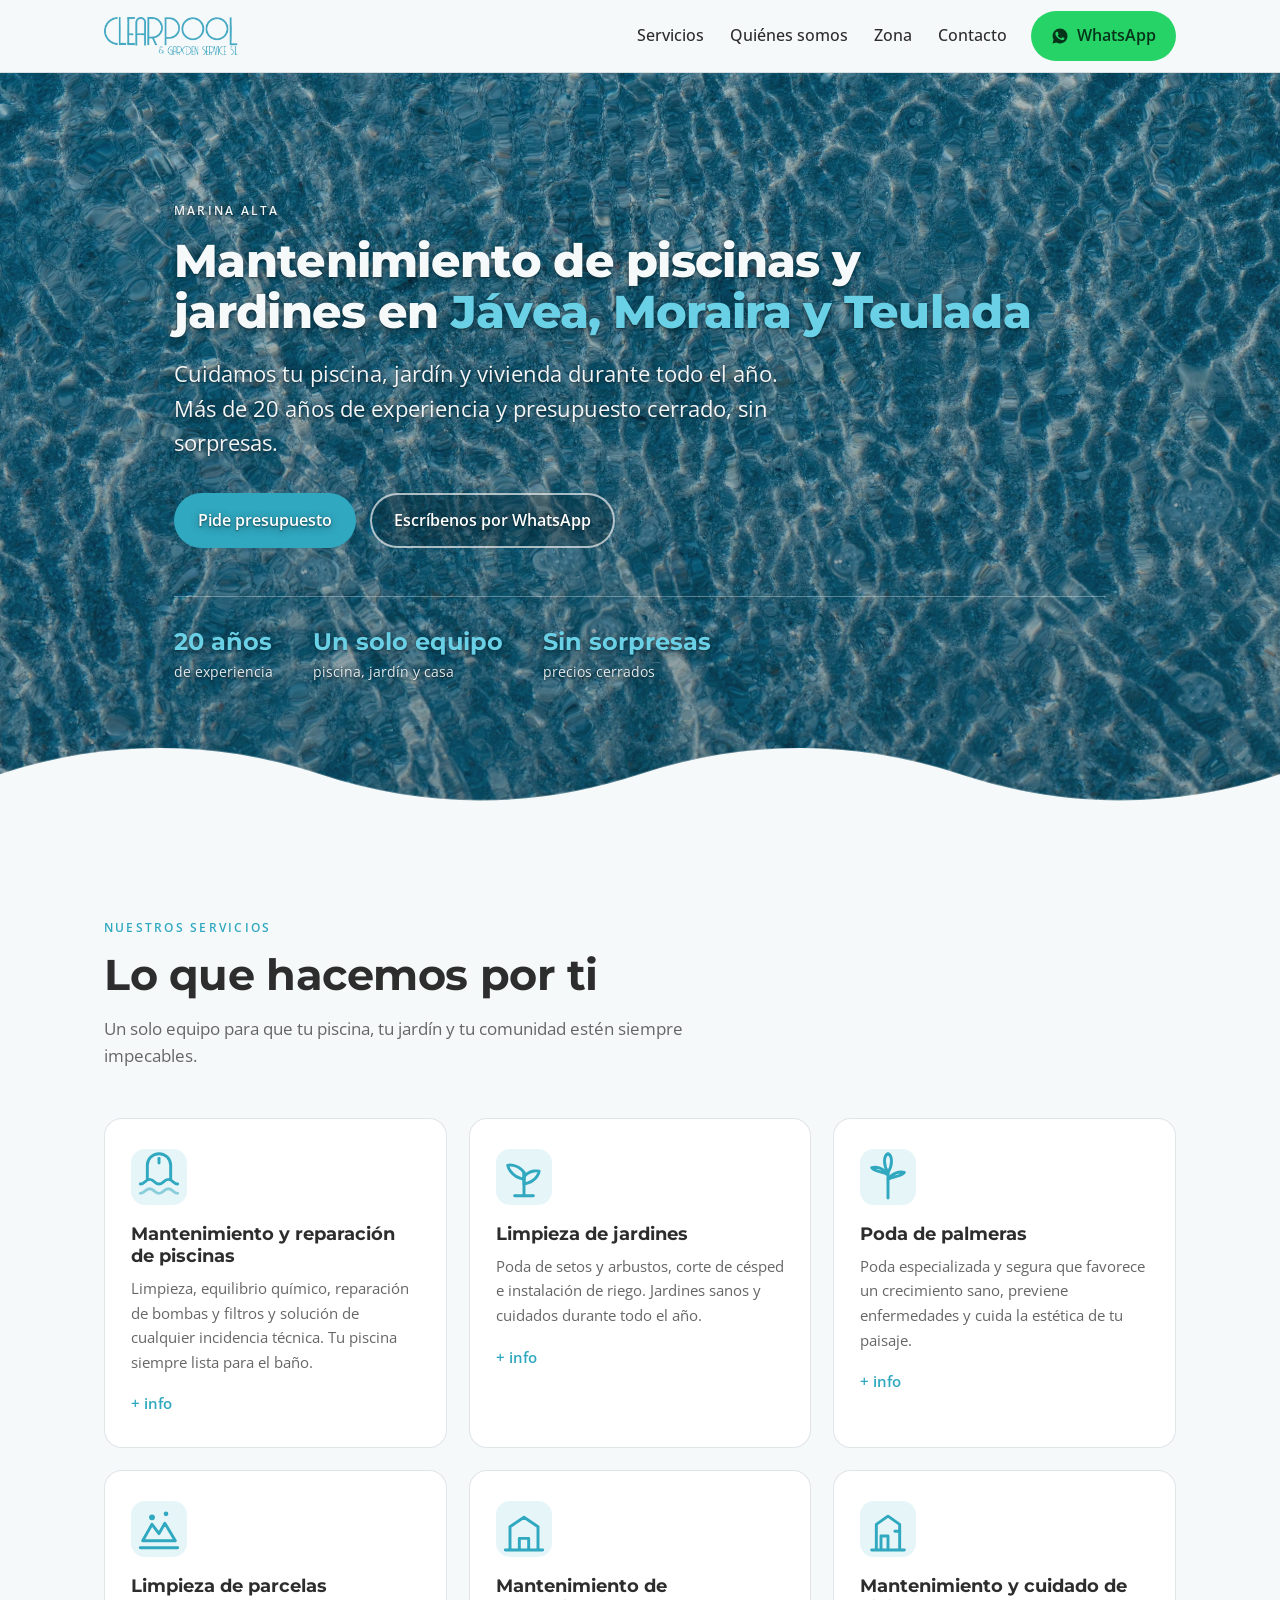
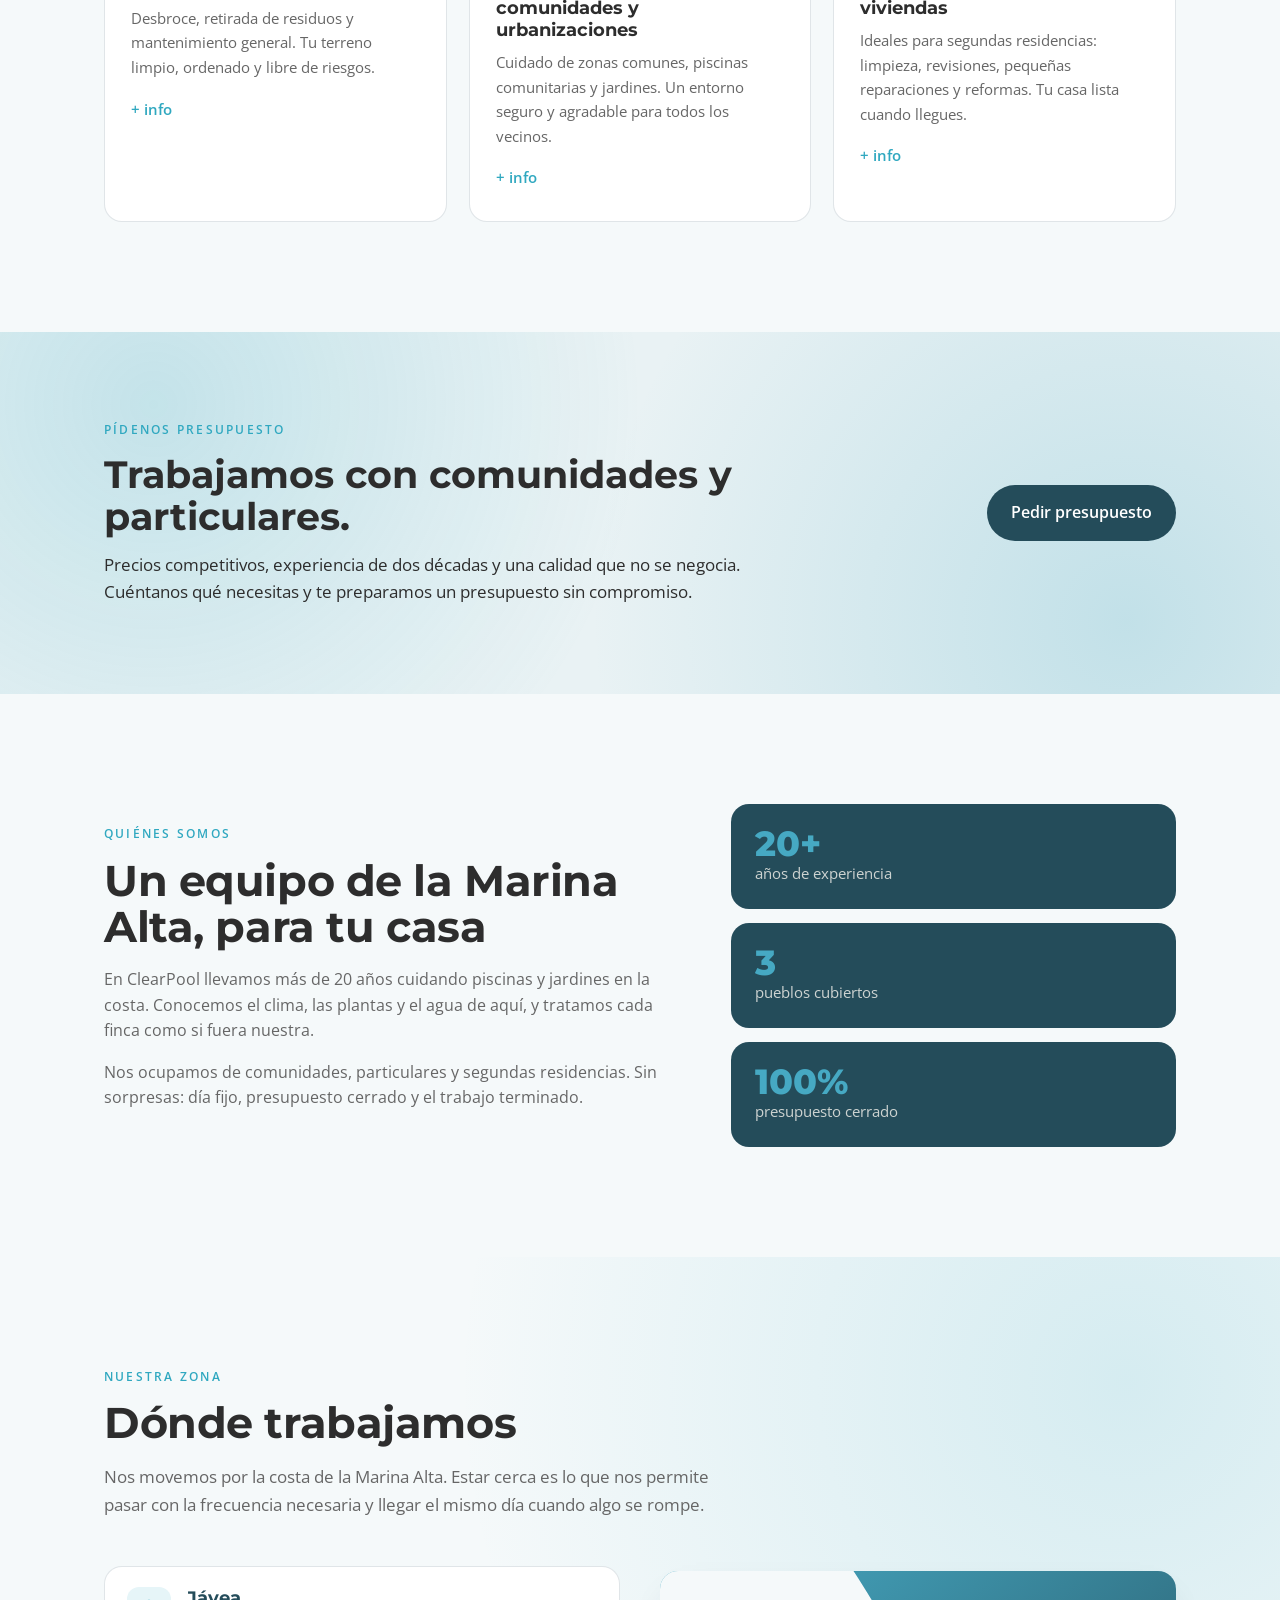
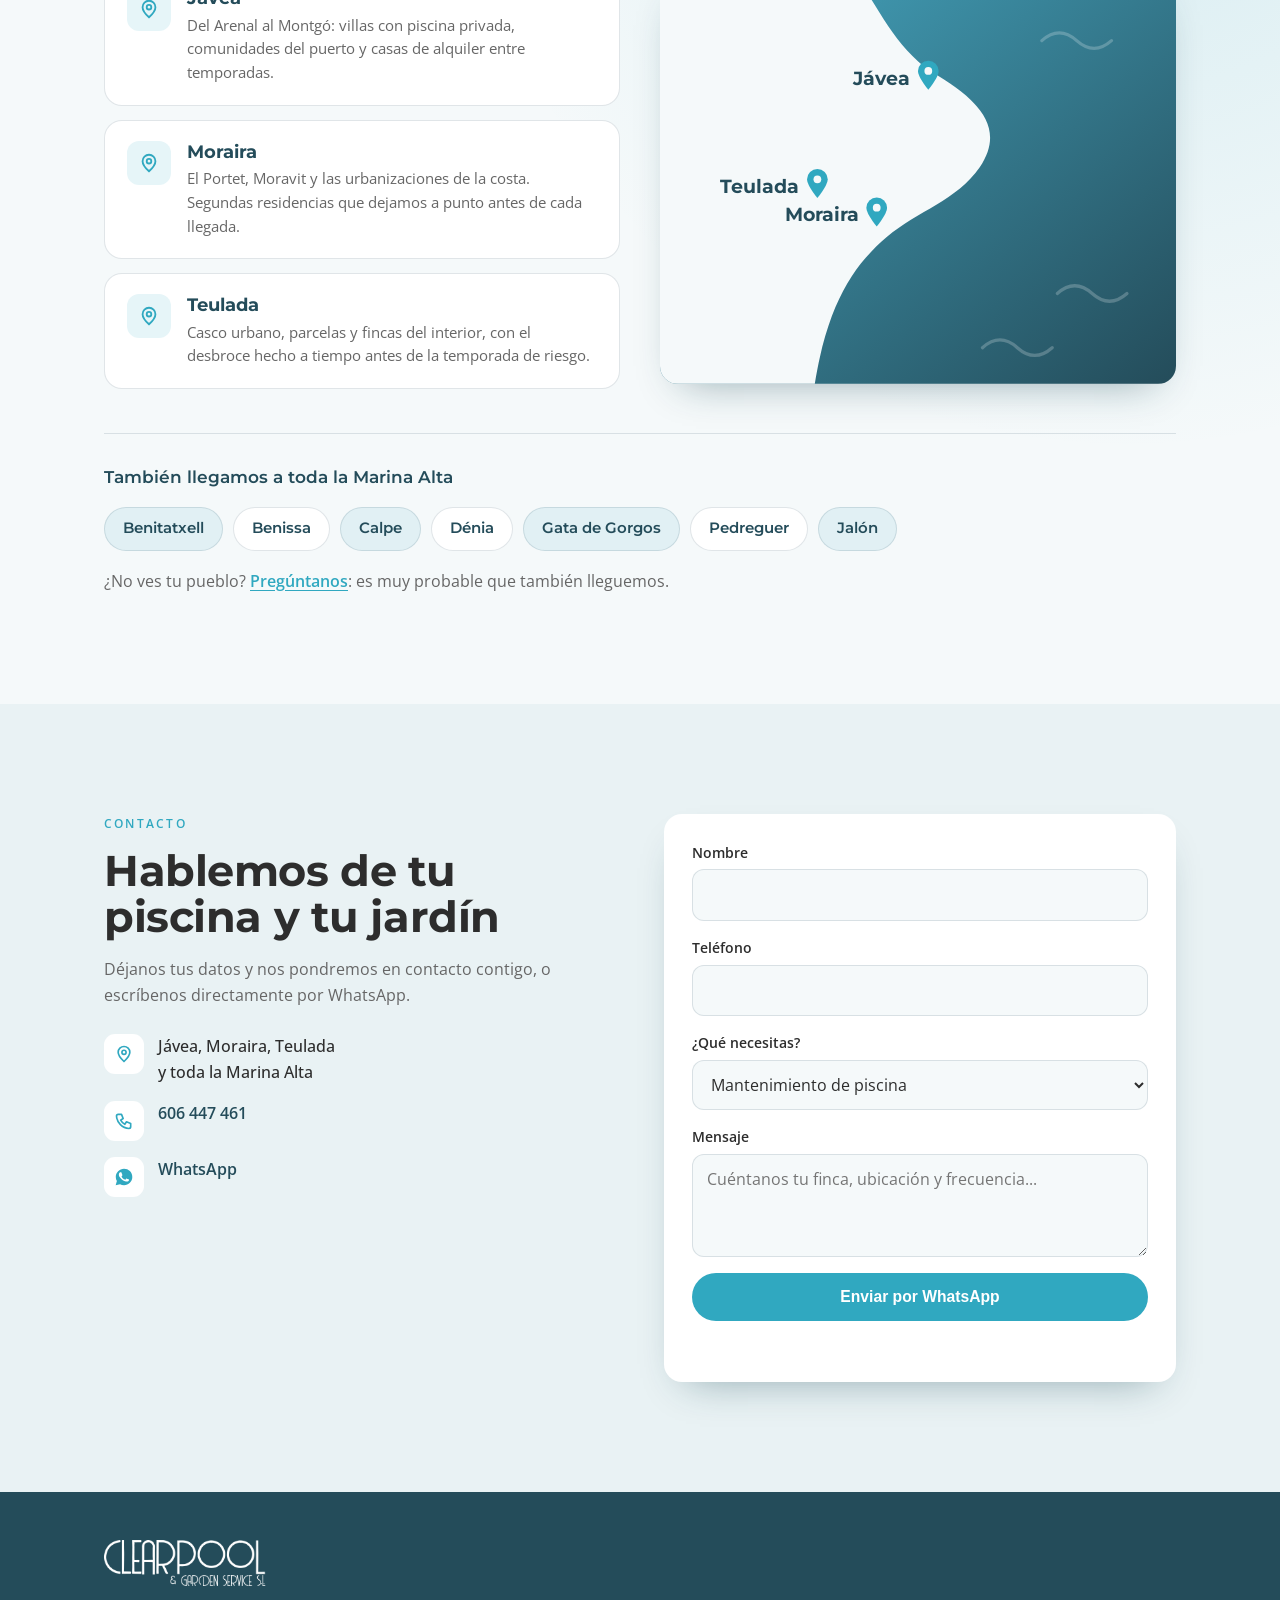
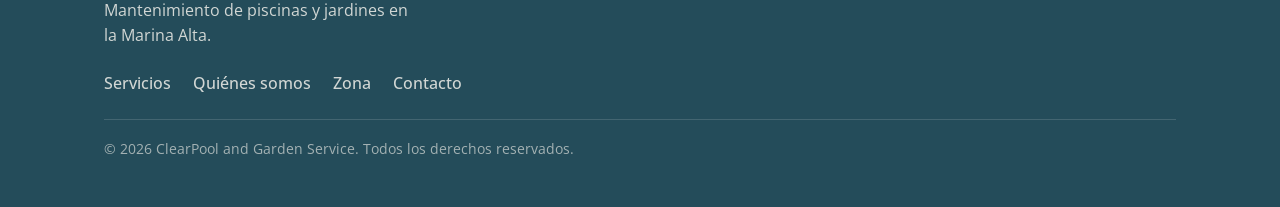
==== commit a102baf4: "feat: add seo audit to gitignore" ====
--- a/index.html
+++ b/index.html
@@ -3,23 +3,23 @@
 <head>
   <meta charset="UTF-8" />
   <meta name="viewport" content="width=device-width, initial-scale=1.0" />
-  <title>ClearPool — Mantenimiento de piscinas y jardines en Jávea</title>
+  <title>Mantenimiento de piscinas y jardines en Jávea | ClearPool and Garden Service</title>
   <meta name="description" content="Mantenimiento de piscinas y jardines en Jávea, Moraira y Teulada. Poda de palmeras, limpieza de parcelas y comunidades. 20 años de experiencia. Pide presupuesto." />
-  <meta name="author" content="ClearPool" />
+  <meta name="author" content="ClearPool and Garden Service" />
   <meta name="theme-color" content="#244c5a" />
   <link rel="canonical" href="https://clearpool.es/" />
 
   <!-- Open Graph / redes sociales -->
   <meta property="og:type" content="website" />
-  <meta property="og:site_name" content="ClearPool" />
+  <meta property="og:site_name" content="ClearPool and Garden Service" />
   <meta property="og:locale" content="es_ES" />
-  <meta property="og:title" content="ClearPool — Mantenimiento de piscinas y jardines en Jávea" />
+  <meta property="og:title" content="Mantenimiento de piscinas y jardines en Jávea | ClearPool and Garden Service" />
   <meta property="og:description" content="Mantenimiento de piscinas y jardines en Jávea, Moraira y Teulada. 20 años de experiencia. Pide presupuesto sin compromiso." />
   <meta property="og:url" content="https://clearpool.es/" />
   <meta property="og:image" content="https://clearpool.es/CLEARPOOL-LOGO-WEB.png" />
-  <meta property="og:image:alt" content="Logotipo de ClearPool" />
+  <meta property="og:image:alt" content="Logotipo de ClearPool and Garden Service" />
   <meta name="twitter:card" content="summary_large_image" />
-  <meta name="twitter:title" content="ClearPool — Mantenimiento de piscinas y jardines en Jávea" />
+  <meta name="twitter:title" content="Mantenimiento de piscinas y jardines en Jávea | ClearPool and Garden Service" />
   <meta name="twitter:description" content="Mantenimiento de piscinas y jardines en Jávea, Moraira y Teulada. 20 años de experiencia." />
   <meta name="twitter:image" content="https://clearpool.es/CLEARPOOL-LOGO-WEB.png" />
 
@@ -39,8 +39,8 @@
 
   <header class="site-header" id="top">
     <div class="container header-inner">
-      <a class="brand" href="#top" aria-label="ClearPool, inicio">
-        <img class="brand-logo" src="CLEARPOOL-LOGO-WEB.png" alt="ClearPool" width="150" height="43" decoding="async" />
+      <a class="brand" href="#top" aria-label="ClearPool and Garden Service, inicio">
+        <img class="brand-logo" src="CLEARPOOL-LOGO-WEB.png" alt="ClearPool and Garden Service" width="150" height="43" decoding="async" />
       </a>
 
       <nav class="nav" aria-label="Principal">
@@ -336,7 +336,7 @@
   <footer class="site-footer">
     <div class="container footer-inner">
       <div class="footer-brand">
-        <img class="brand-logo brand-logo-light" src="CLEARPOOL-LOGO-WEB.png" alt="ClearPool" width="170" height="48" loading="lazy" decoding="async" />
+        <img class="brand-logo brand-logo-light" src="CLEARPOOL-LOGO-WEB.png" alt="ClearPool and Garden Service" width="170" height="48" loading="lazy" decoding="async" />
         <p>Mantenimiento de piscinas y jardines en la Marina Alta.</p>
       </div>
       <nav class="footer-nav" aria-label="Pie de página">
@@ -345,7 +345,7 @@
         <a href="#zona">Zona</a>
         <a href="#contacto">Contacto</a>
       </nav>
-      <p class="footer-legal">© <span id="year">2026</span> ClearPool. Todos los derechos reservados.</p>
+      <p class="footer-legal">© <span id="year">2026</span> ClearPool and Garden Service. Todos los derechos reservados.</p>
     </div>
   </footer>
 
@@ -358,7 +358,8 @@
   {
     "@context": "https://schema.org",
     "@type": "HomeAndConstructionBusiness",
-    "name": "ClearPool",
+    "name": "ClearPool and Garden Service",
+    "alternateName": "ClearPool",
     "description": "Mantenimiento de piscinas y jardines en Jávea, Moraira y Teulada (Marina Alta, Alicante).",
     "url": "https://clearpool.es/",
     "image": "https://clearpool.es/CLEARPOOL-LOGO-WEB.png",
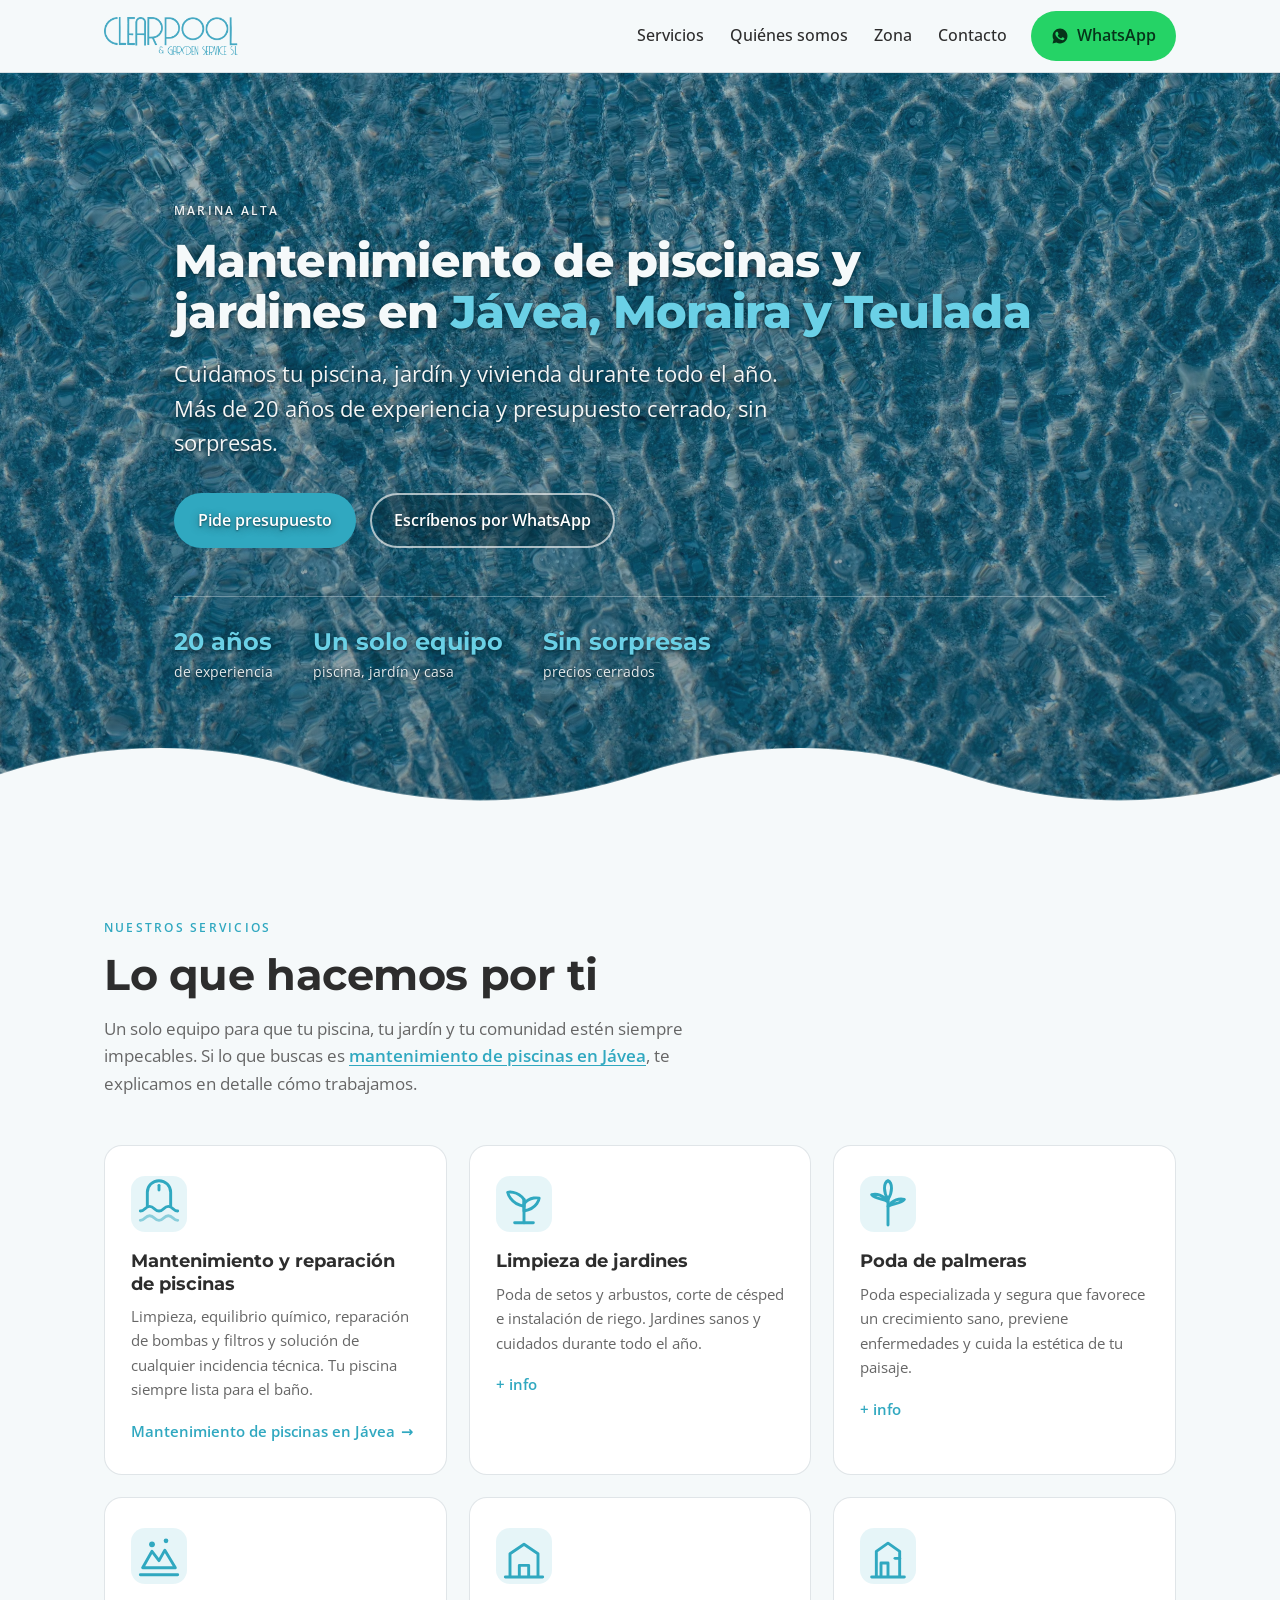
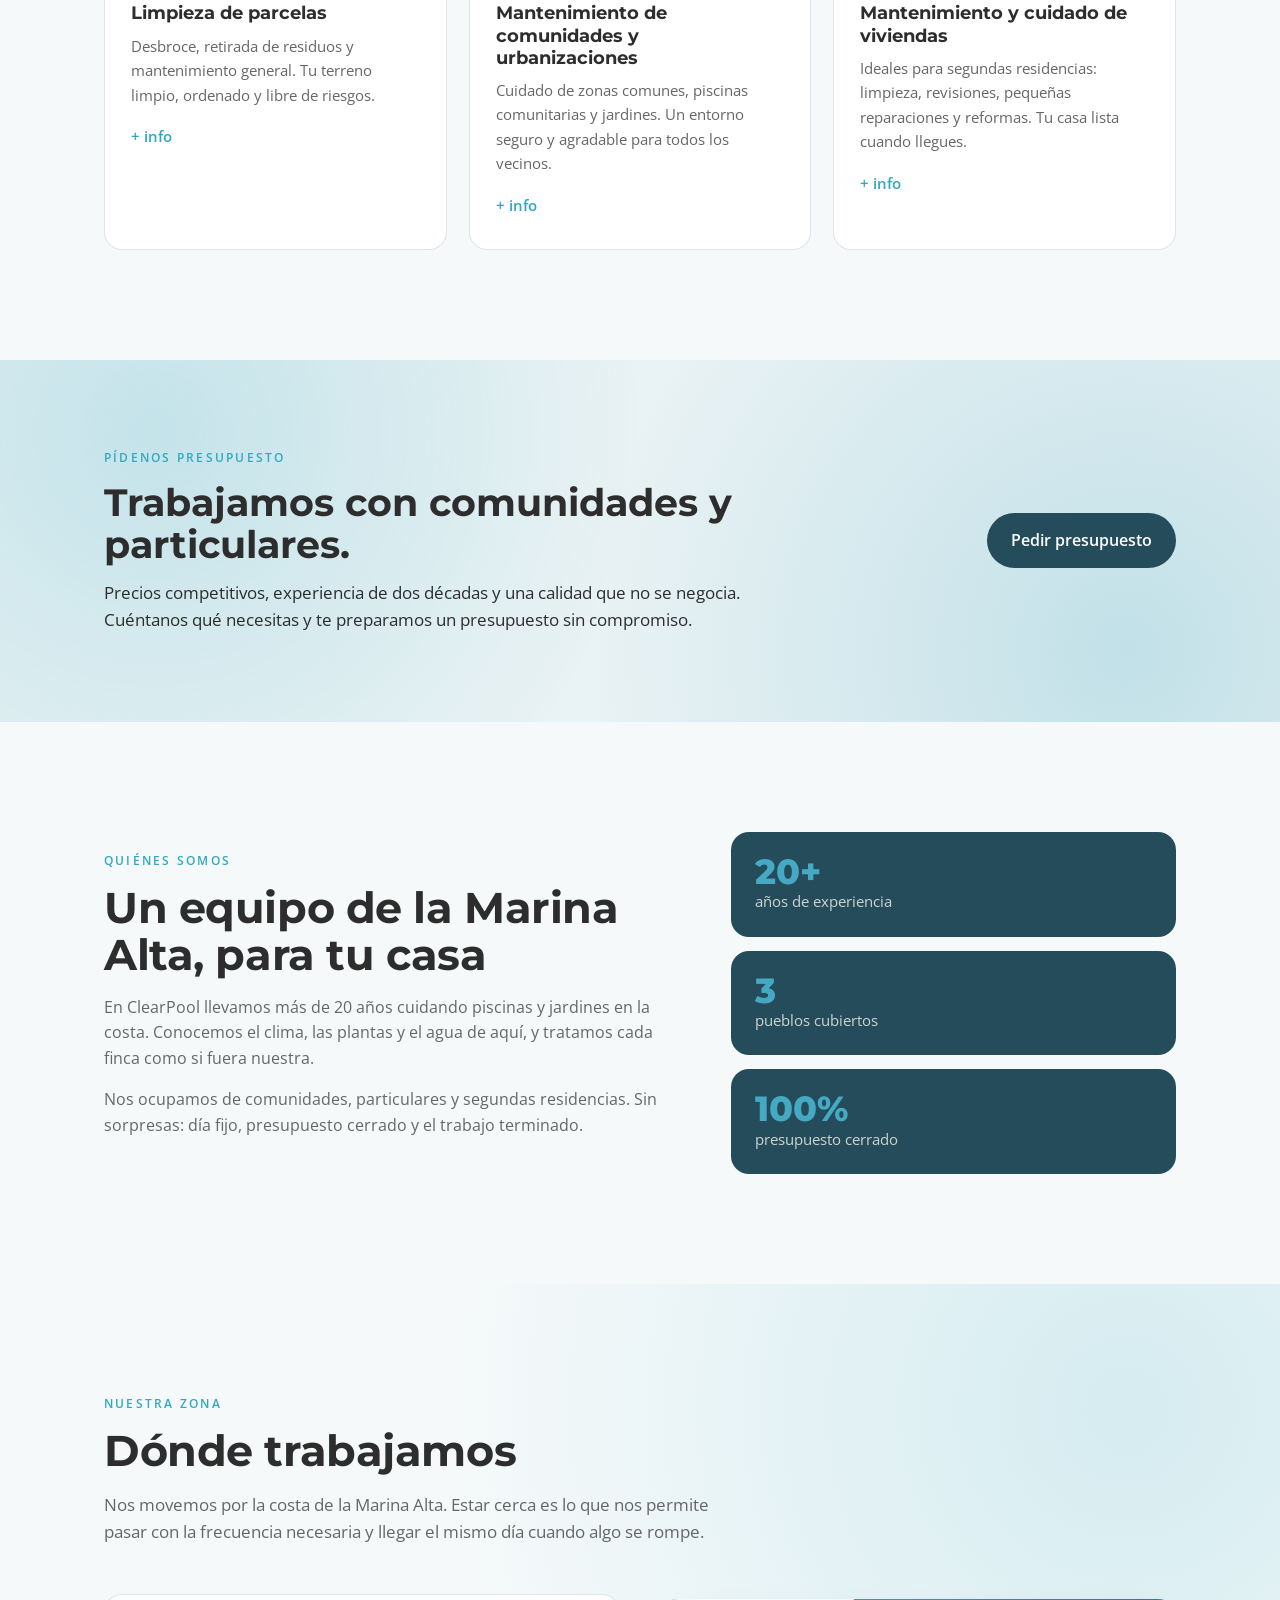
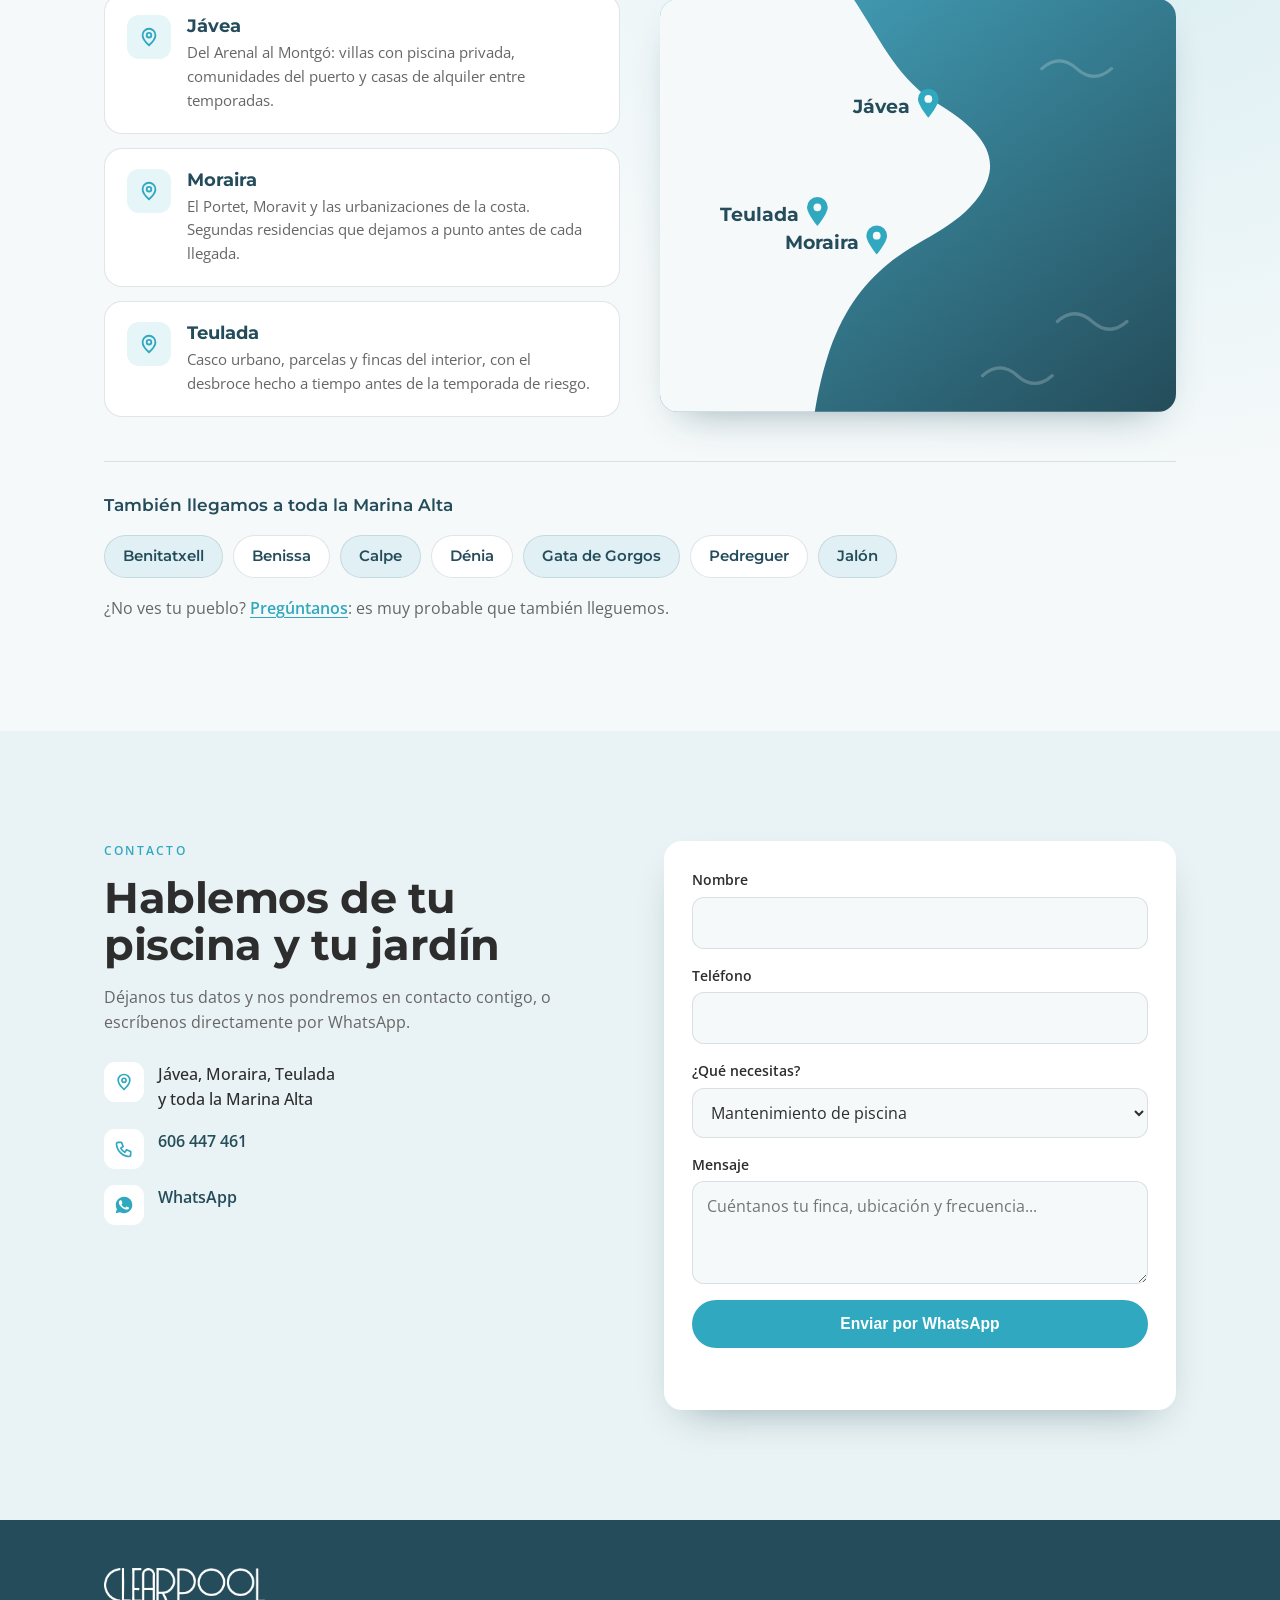
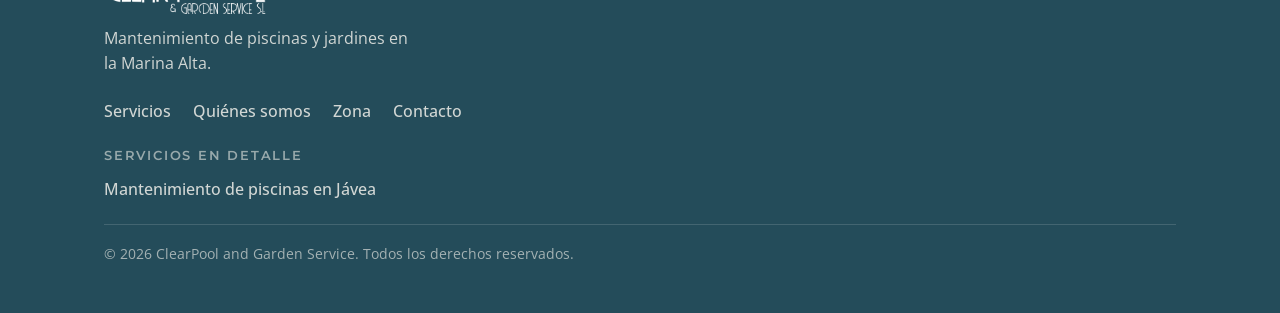
==== commit f4ec4f60: "Primera landing SEO de piscinas en Javea y enlaces internos - Nueva pagina /mantenimiento-piscinas-j" ====
--- a/index.html
+++ b/index.html
@@ -32,7 +32,7 @@
   <link href="https://fonts.googleapis.com/css2?family=Montserrat:wght@500;600;700;800&family=Open+Sans:wght@400;500;600;700&display=swap" rel="stylesheet" />
   <!-- ?v= fuerza al navegador a recargar el CSS tras cada despliegue.
        Súbelo cuando cambies styles.css (GitHub Pages cachea 10 min). -->
-  <link rel="stylesheet" href="styles.css?v=15" />
+  <link rel="stylesheet" href="styles.css?v=17" />
 </head>
 <body>
   <a class="skip-link" href="#main">Saltar al contenido</a>
@@ -87,7 +87,7 @@
         <header class="section-head">
           <p class="eyebrow">Nuestros servicios</p>
           <h2 id="servicios-title" class="section-title">Lo que hacemos por ti</h2>
-          <p class="section-lead">Un solo equipo para que tu piscina, tu jardín y tu comunidad estén siempre impecables.</p>
+          <p class="section-lead">Un solo equipo para que tu piscina, tu jardín y tu comunidad estén siempre impecables. Si lo que buscas es <a href="/mantenimiento-piscinas-javea/">mantenimiento de piscinas en Jávea</a>, te explicamos en detalle cómo trabajamos.</p>
         </header>
 
         <ul class="service-grid">
@@ -97,7 +97,7 @@
             </span>
             <h3>Mantenimiento y reparación de piscinas</h3>
             <p>Limpieza, equilibrio químico, reparación de bombas y filtros y solución de cualquier incidencia técnica. Tu piscina siempre lista para el baño.</p>
-            <a class="service-link" href="#contacto" aria-label="Pedir información sobre mantenimiento y reparación de piscinas">+ info</a>
+            <a class="service-link service-link-page" href="/mantenimiento-piscinas-javea/">Mantenimiento de piscinas en Jávea <span aria-hidden="true">→</span></a>
           </li>
 
           <li class="service-card reveal">
@@ -345,6 +345,12 @@
         <a href="#zona">Zona</a>
         <a href="#contacto">Contacto</a>
       </nav>
+      <nav class="footer-services" aria-label="Páginas de servicio">
+        <p class="footer-heading">Servicios en detalle</p>
+        <ul>
+          <li><a href="/mantenimiento-piscinas-javea/">Mantenimiento de piscinas en Jávea</a></li>
+        </ul>
+      </nav>
       <p class="footer-legal">© <span id="year">2026</span> ClearPool and Garden Service. Todos los derechos reservados.</p>
     </div>
   </footer>
@@ -358,6 +364,7 @@
   {
     "@context": "https://schema.org",
     "@type": "HomeAndConstructionBusiness",
+    "@id": "https://clearpool.es/#business",
     "name": "ClearPool and Garden Service",
     "alternateName": "ClearPool",
     "description": "Mantenimiento de piscinas y jardines en Jávea, Moraira y Teulada (Marina Alta, Alicante).",
--- a/styles.css
+++ b/styles.css
@@ -264,6 +264,8 @@
 .section { padding: clamp(64px, 10vw, 110px) 0; }
 .section-head { max-width: 620px; margin-bottom: 48px; }
 .section-lead { color: var(--muted); font-size: 1.08rem; margin: 0; }
+.section-lead a { color: var(--agua); font-weight: 600; text-underline-offset: 3px; }
+.section-lead a:hover { color: var(--mar); }
 
 /* ---------- Services ---------- */
 .service-grid {
@@ -275,6 +277,7 @@
   gap: 22px;
 }
 .service-card {
+  position: relative;
   background: #fff;
   border: 1px solid var(--line);
   border-radius: var(--radius);
@@ -310,6 +313,14 @@
   font-size: 0.92rem;
 }
 .service-link:hover { color: var(--mar); }
+/* Extiende el area clicable a toda la tarjeta manteniendo un unico enlace,
+   que es lo que anuncia el lector de pantalla. */
+.service-link::after { content: ""; position: absolute; inset: 0; border-radius: var(--radius); }
+.service-card:focus-within { box-shadow: var(--shadow); }
+.service-link:focus-visible { outline: none; }
+.service-card:has(.service-link:focus-visible) { outline: 3px solid var(--agua); outline-offset: 3px; }
+/* Enlace de las tarjetas que llevan a una pagina propia, no al formulario. */
+.service-link-page { display: inline-flex; align-items: center; gap: 6px; }
 
 /* ---------- Quote band ---------- */
 .quote-band {
@@ -529,6 +540,19 @@
 .footer-nav { display: flex; flex-wrap: wrap; gap: 22px; }
 .footer-nav a { text-decoration: none; font-weight: 500; }
 .footer-nav a:hover { color: #fff; }
+.footer-heading {
+  font-family: var(--display);
+  font-weight: 600;
+  font-size: 0.8rem;
+  letter-spacing: 0.14em;
+  text-transform: uppercase;
+  color: rgba(248, 245, 239, 0.55);
+  margin: 0 0 10px;
+}
+.footer-services ul { list-style: none; margin: 0; padding: 0; display: grid; gap: 8px; }
+.footer-services a { text-decoration: none; font-weight: 500; }
+.footer-services a:hover { color: #fff; }
+.footer-services [aria-current="page"] { color: rgba(248, 245, 239, 0.5); }
 .footer-legal { margin: 0; font-size: 0.85rem; color: rgba(248, 245, 239, 0.6); border-top: 1px solid rgba(255,255,255,0.14); padding-top: 18px; }
 
 /* ---------- CTA flotante de WhatsApp ---------- */
@@ -560,6 +584,87 @@
   .waterline svg path { animation: none; }
 }
 
+/* ---------- Landings de servicio ---------- */
+.page-hero {
+  background: linear-gradient(160deg, var(--mar) 0%, var(--mar-2) 100%);
+  color: var(--espuma);
+  padding: clamp(36px, 6vw, 64px) 0 clamp(52px, 8vw, 88px);
+}
+.breadcrumb { margin: 0 0 20px; font-size: 0.85rem; }
+.breadcrumb ol { list-style: none; display: flex; flex-wrap: wrap; gap: 8px; margin: 0; padding: 0; }
+.breadcrumb li + li::before { content: "›"; margin-right: 8px; opacity: 0.6; }
+.breadcrumb a { color: rgba(255, 255, 255, 0.88); }
+.breadcrumb [aria-current] { color: rgba(255, 255, 255, 0.62); }
+.page-title {
+  font-family: var(--display);
+  font-weight: 800;
+  font-size: clamp(1.75rem, 4.6vw, 3rem);
+  line-height: 1.1;
+  letter-spacing: -0.015em;
+  text-wrap: balance;
+  margin: 0 0 18px;
+  max-width: 900px;
+}
+.page-lead {
+  font-size: clamp(1rem, 2.2vw, 1.2rem);
+  color: rgba(255, 255, 255, 0.9);
+  max-width: 640px;
+  margin: 0 0 30px;
+}
+.section-alt { background: var(--arena); }
+
+.prose { max-width: 760px; }
+.prose p { color: var(--muted); margin: 0 0 16px; }
+.prose strong { color: var(--tinta); }
+.prose h3 {
+  font-family: var(--display);
+  font-weight: 700;
+  font-size: 1.2rem;
+  color: var(--mar);
+  margin: 28px 0 10px;
+}
+.check-list { list-style: none; margin: 0 0 18px; padding: 0; display: grid; gap: 10px; }
+.check-list li { position: relative; padding-left: 30px; color: var(--muted); }
+.check-list li::before {
+  content: "";
+  position: absolute;
+  left: 0; top: 0.45em;
+  width: 16px; height: 9px;
+  border-left: 2.5px solid var(--agua);
+  border-bottom: 2.5px solid var(--agua);
+  transform: rotate(-45deg);
+}
+.prose-cta { margin: 26px 0 0; }
+
+.faq-item {
+  border-bottom: 1px solid var(--line);
+  padding: 4px 0;
+}
+.faq-item summary {
+  font-family: var(--display);
+  font-weight: 600;
+  font-size: 1.02rem;
+  color: var(--mar);
+  cursor: pointer;
+  padding: 16px 32px 16px 0;
+  position: relative;
+  list-style: none;
+}
+.faq-item summary::-webkit-details-marker { display: none; }
+.faq-item summary::after {
+  content: "";
+  position: absolute;
+  right: 6px; top: 50%;
+  width: 9px; height: 9px;
+  border-right: 2.5px solid var(--agua);
+  border-bottom: 2.5px solid var(--agua);
+  transform: translateY(-70%) rotate(45deg);
+  transition: transform 0.2s ease;
+}
+.faq-item[open] summary::after { transform: translateY(-30%) rotate(225deg); }
+.faq-item summary:focus-visible { outline: 3px solid var(--agua); outline-offset: 3px; }
+.faq-item p { margin: 0 0 18px; }
+
 /* ---------- Responsive ---------- */
 @media (max-width: 900px) {
   .service-grid { grid-template-columns: repeat(2, 1fr); }
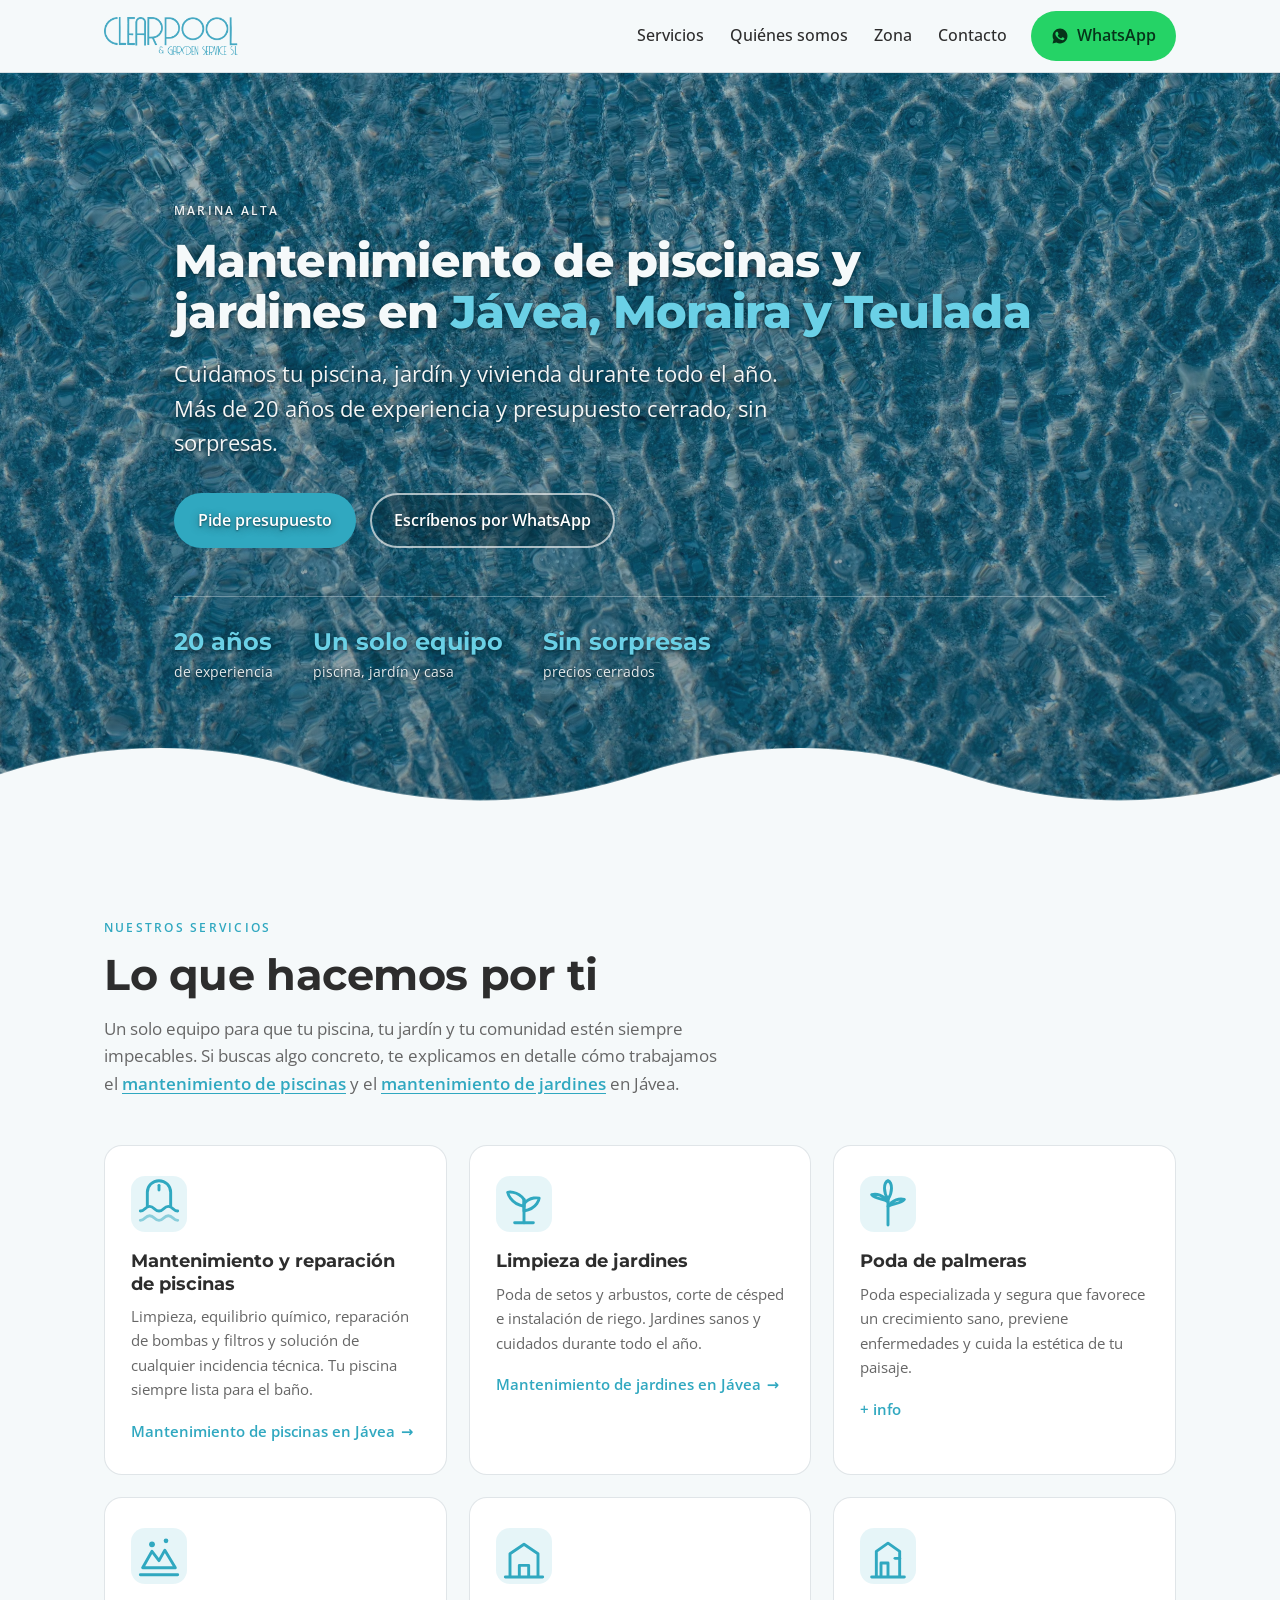
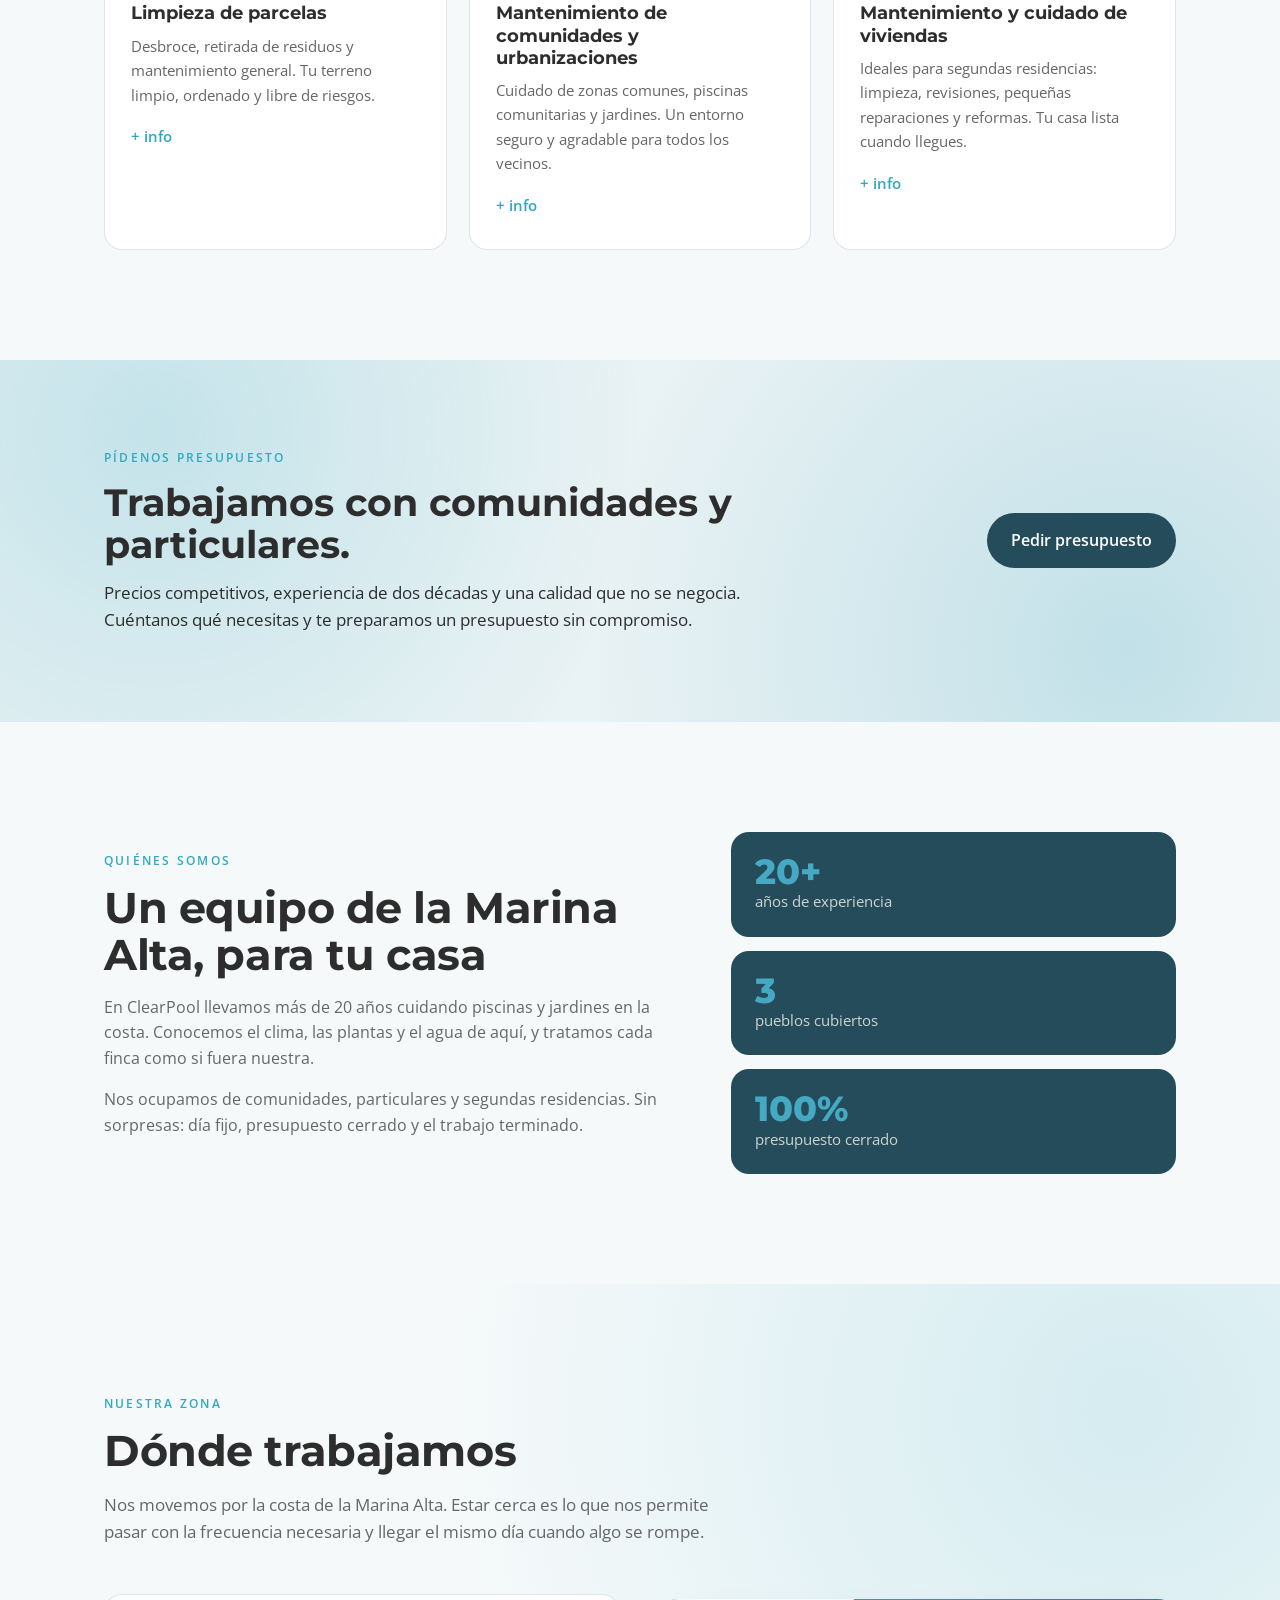
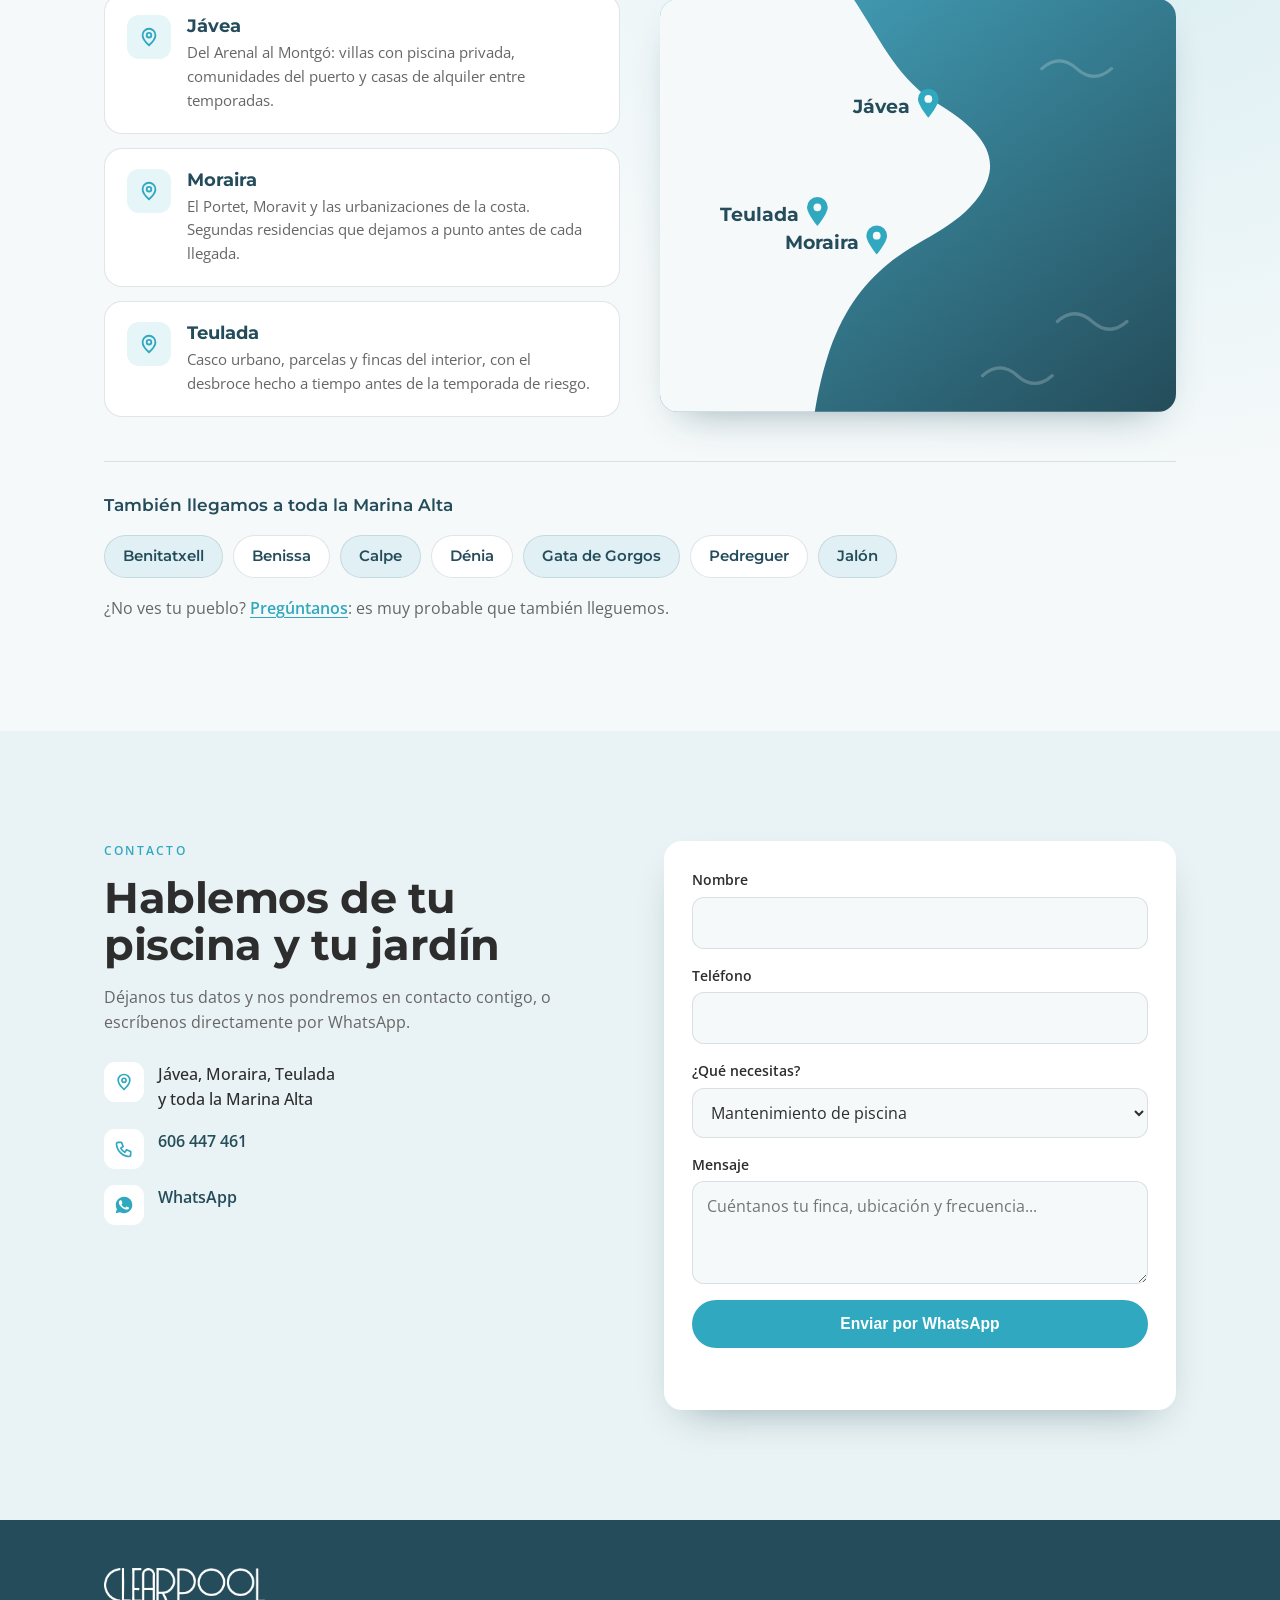
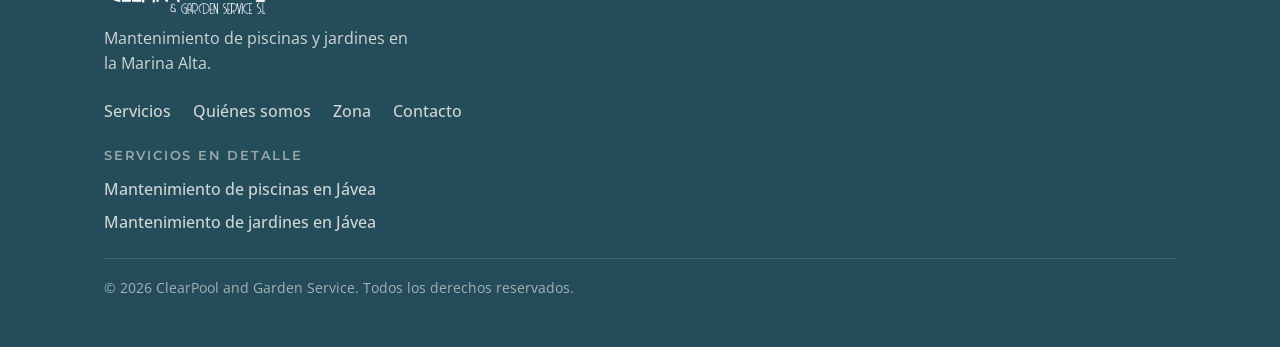
==== commit 850c27cf: "Landing de mantenimiento de jardines en Javea - Nueva pagina /mantenimiento-jardines-javea/ orientad" ====
--- a/index.html
+++ b/index.html
@@ -32,7 +32,7 @@
   <link href="https://fonts.googleapis.com/css2?family=Montserrat:wght@500;600;700;800&family=Open+Sans:wght@400;500;600;700&display=swap" rel="stylesheet" />
   <!-- ?v= fuerza al navegador a recargar el CSS tras cada despliegue.
        Súbelo cuando cambies styles.css (GitHub Pages cachea 10 min). -->
-  <link rel="stylesheet" href="styles.css?v=17" />
+  <link rel="stylesheet" href="styles.css?v=18" />
 </head>
 <body>
   <a class="skip-link" href="#main">Saltar al contenido</a>
@@ -87,7 +87,7 @@
         <header class="section-head">
           <p class="eyebrow">Nuestros servicios</p>
           <h2 id="servicios-title" class="section-title">Lo que hacemos por ti</h2>
-          <p class="section-lead">Un solo equipo para que tu piscina, tu jardín y tu comunidad estén siempre impecables. Si lo que buscas es <a href="/mantenimiento-piscinas-javea/">mantenimiento de piscinas en Jávea</a>, te explicamos en detalle cómo trabajamos.</p>
+          <p class="section-lead">Un solo equipo para que tu piscina, tu jardín y tu comunidad estén siempre impecables. Si buscas algo concreto, te explicamos en detalle cómo trabajamos el <a href="/mantenimiento-piscinas-javea/">mantenimiento de piscinas</a> y el <a href="/mantenimiento-jardines-javea/">mantenimiento de jardines</a> en Jávea.</p>
         </header>
 
         <ul class="service-grid">
@@ -106,7 +106,7 @@
             </span>
             <h3>Limpieza de jardines</h3>
             <p>Poda de setos y arbustos, corte de césped e instalación de riego. Jardines sanos y cuidados durante todo el año.</p>
-            <a class="service-link" href="#contacto" aria-label="Pedir información sobre limpieza de jardines">+ info</a>
+            <a class="service-link service-link-page" href="/mantenimiento-jardines-javea/">Mantenimiento de jardines en Jávea <span aria-hidden="true">→</span></a>
           </li>
 
           <li class="service-card reveal">
@@ -349,6 +349,7 @@
         <p class="footer-heading">Servicios en detalle</p>
         <ul>
           <li><a href="/mantenimiento-piscinas-javea/">Mantenimiento de piscinas en Jávea</a></li>
+          <li><a href="/mantenimiento-jardines-javea/">Mantenimiento de jardines en Jávea</a></li>
         </ul>
       </nav>
       <p class="footer-legal">© <span id="year">2026</span> ClearPool and Garden Service. Todos los derechos reservados.</p>
--- a/styles.css
+++ b/styles.css
@@ -635,6 +635,10 @@
   transform: rotate(-45deg);
 }
 .prose-cta { margin: 26px 0 0; }
+/* .prose p gana por especificidad (0,1,1) a los parrafos con clase propia
+   (0,1,0) y les anula el margen superior. Estas dos reglas se lo devuelven. */
+.prose .zone-note { margin: 26px 0 0; }
+.prose .prose-cta { margin: 30px 0 0; }
 
 .faq-item {
   border-bottom: 1px solid var(--line);
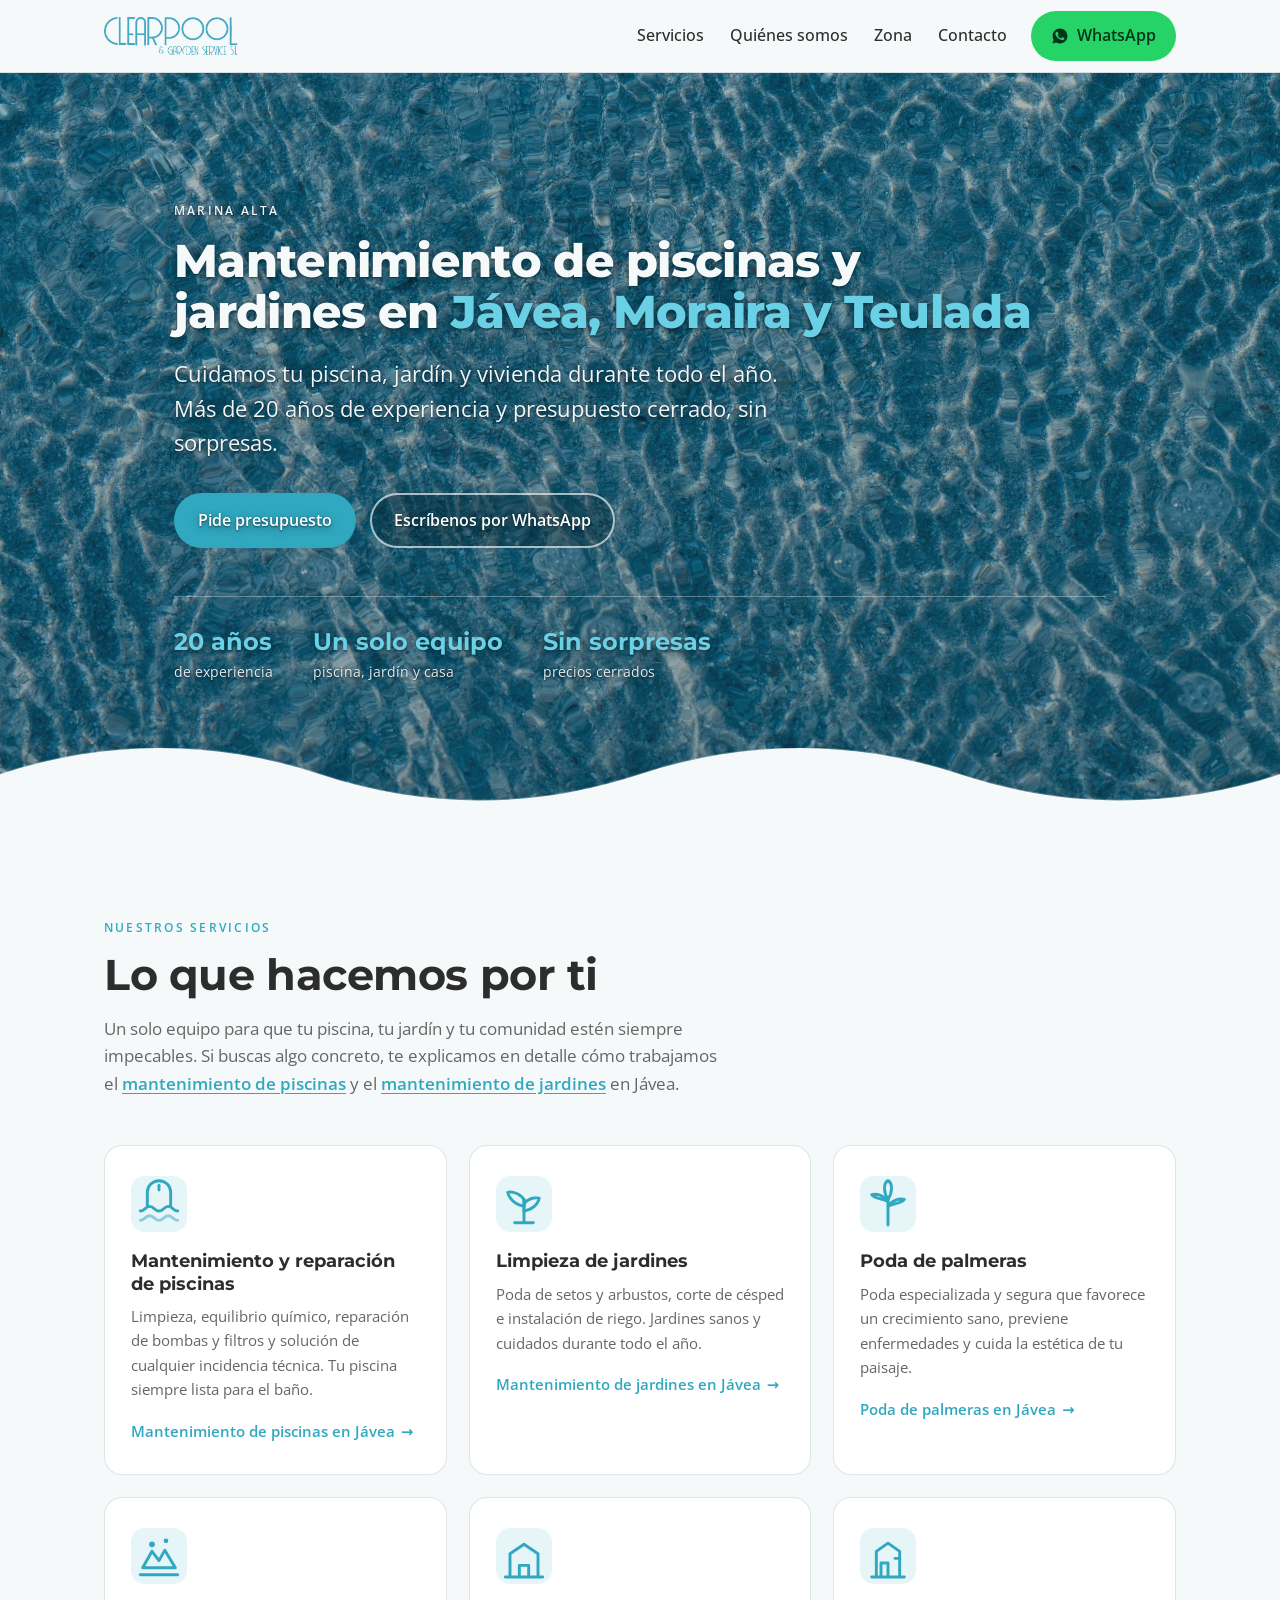
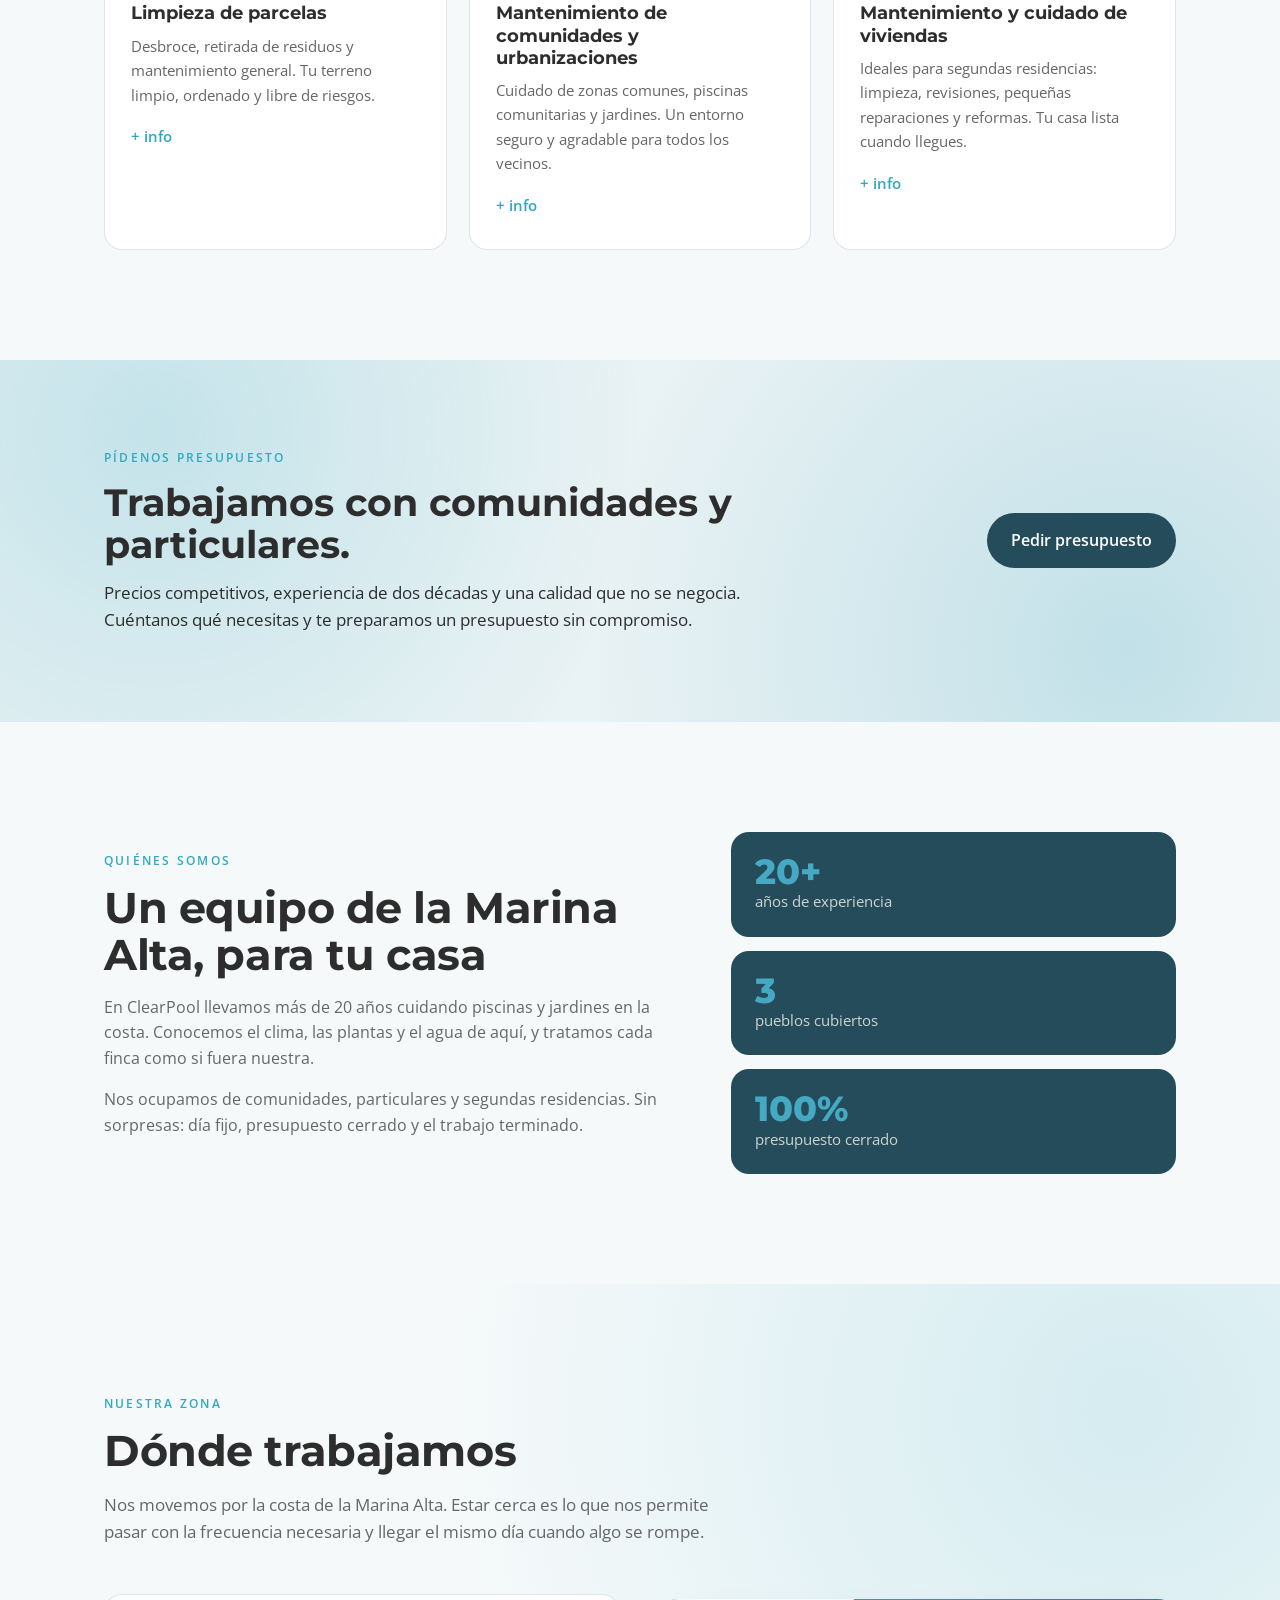
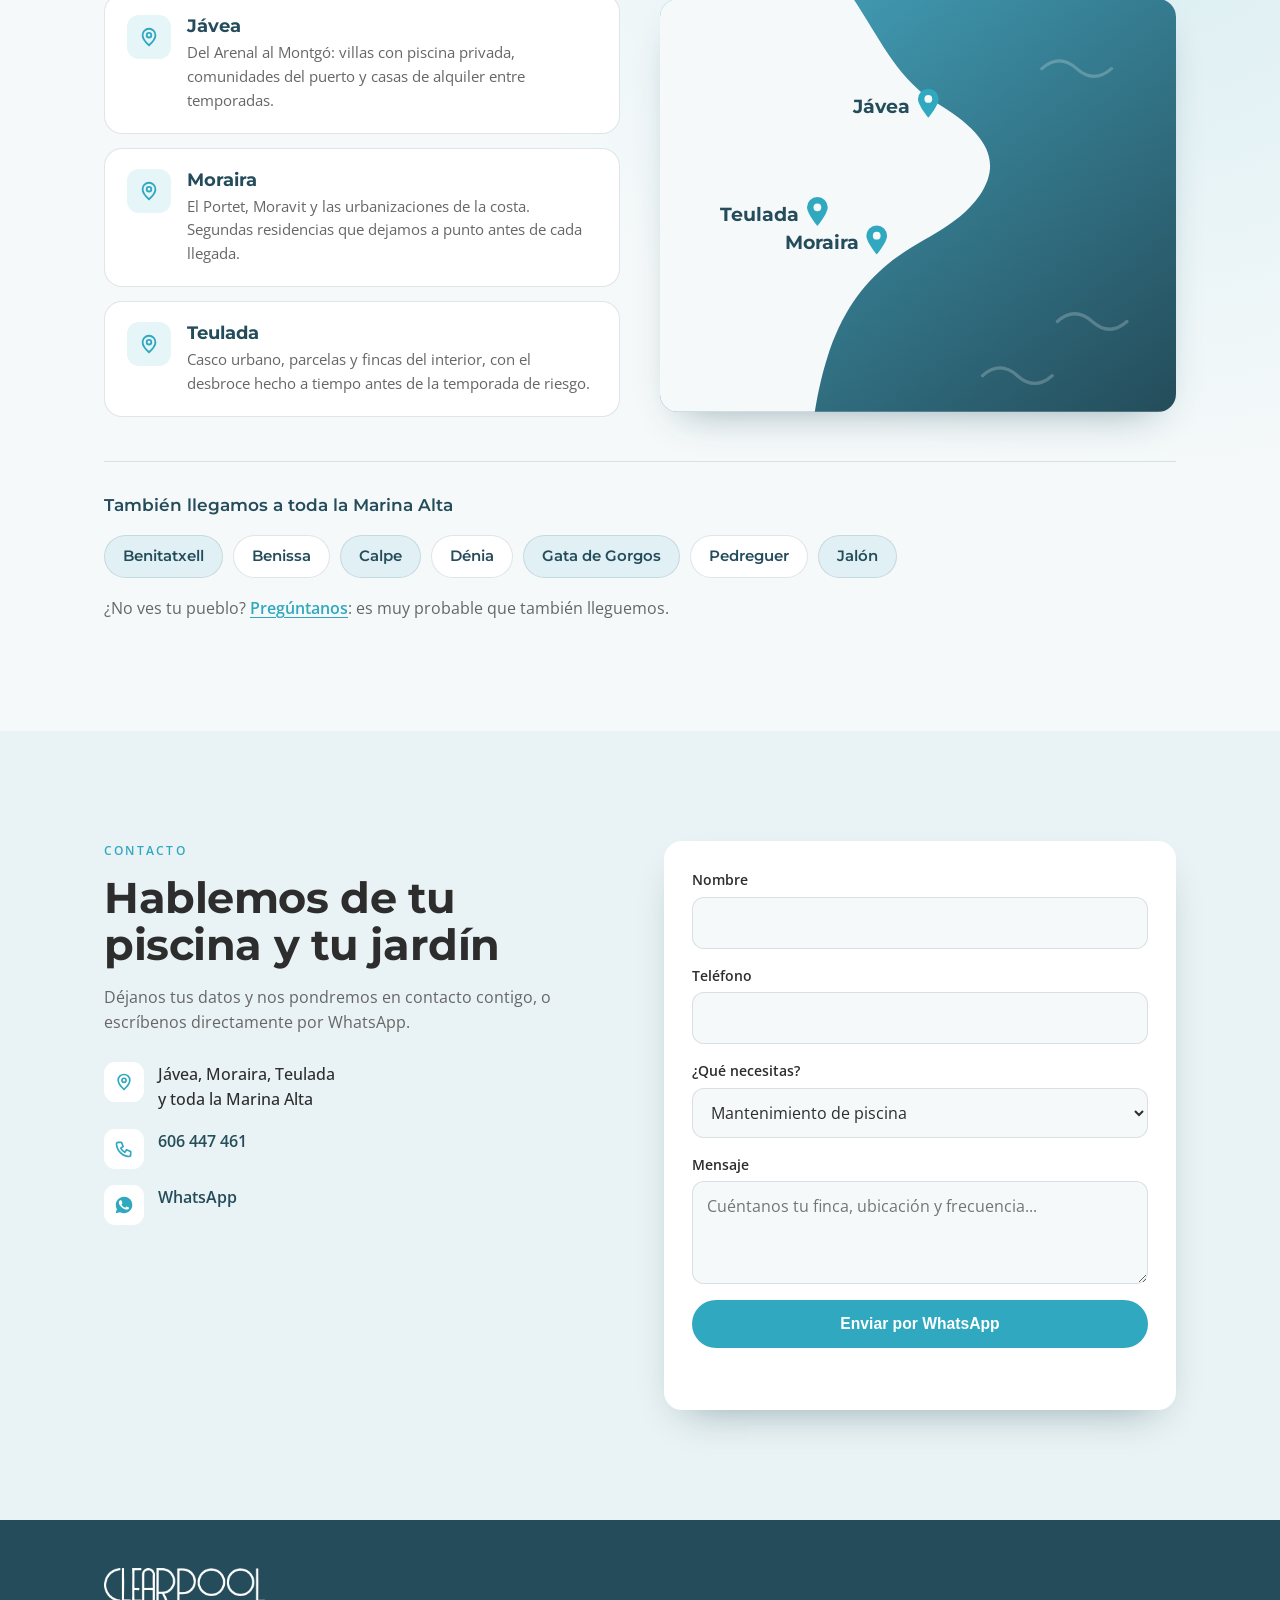
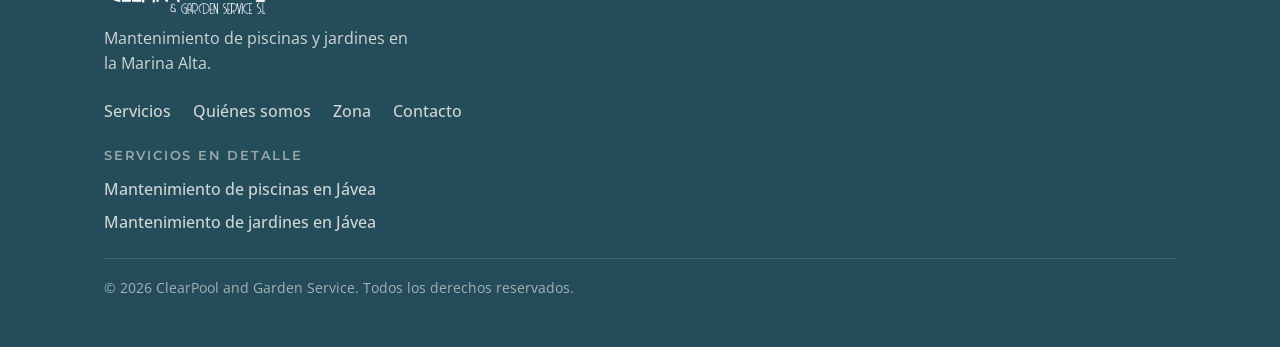
==== commit 8177925c: "Landing de poda de palmeras en Javea - Nueva pagina /poda-palmeras-javea/ con contenido propio: crit" ====
--- a/index.html
+++ b/index.html
@@ -115,7 +115,7 @@
             </span>
             <h3>Poda de palmeras</h3>
             <p>Poda especializada y segura que favorece un crecimiento sano, previene enfermedades y cuida la estética de tu paisaje.</p>
-            <a class="service-link" href="#contacto" aria-label="Pedir información sobre poda de palmeras">+ info</a>
+            <a class="service-link service-link-page" href="/poda-palmeras-javea/">Poda de palmeras en Jávea <span aria-hidden="true">→</span></a>
           </li>
 
           <li class="service-card reveal">
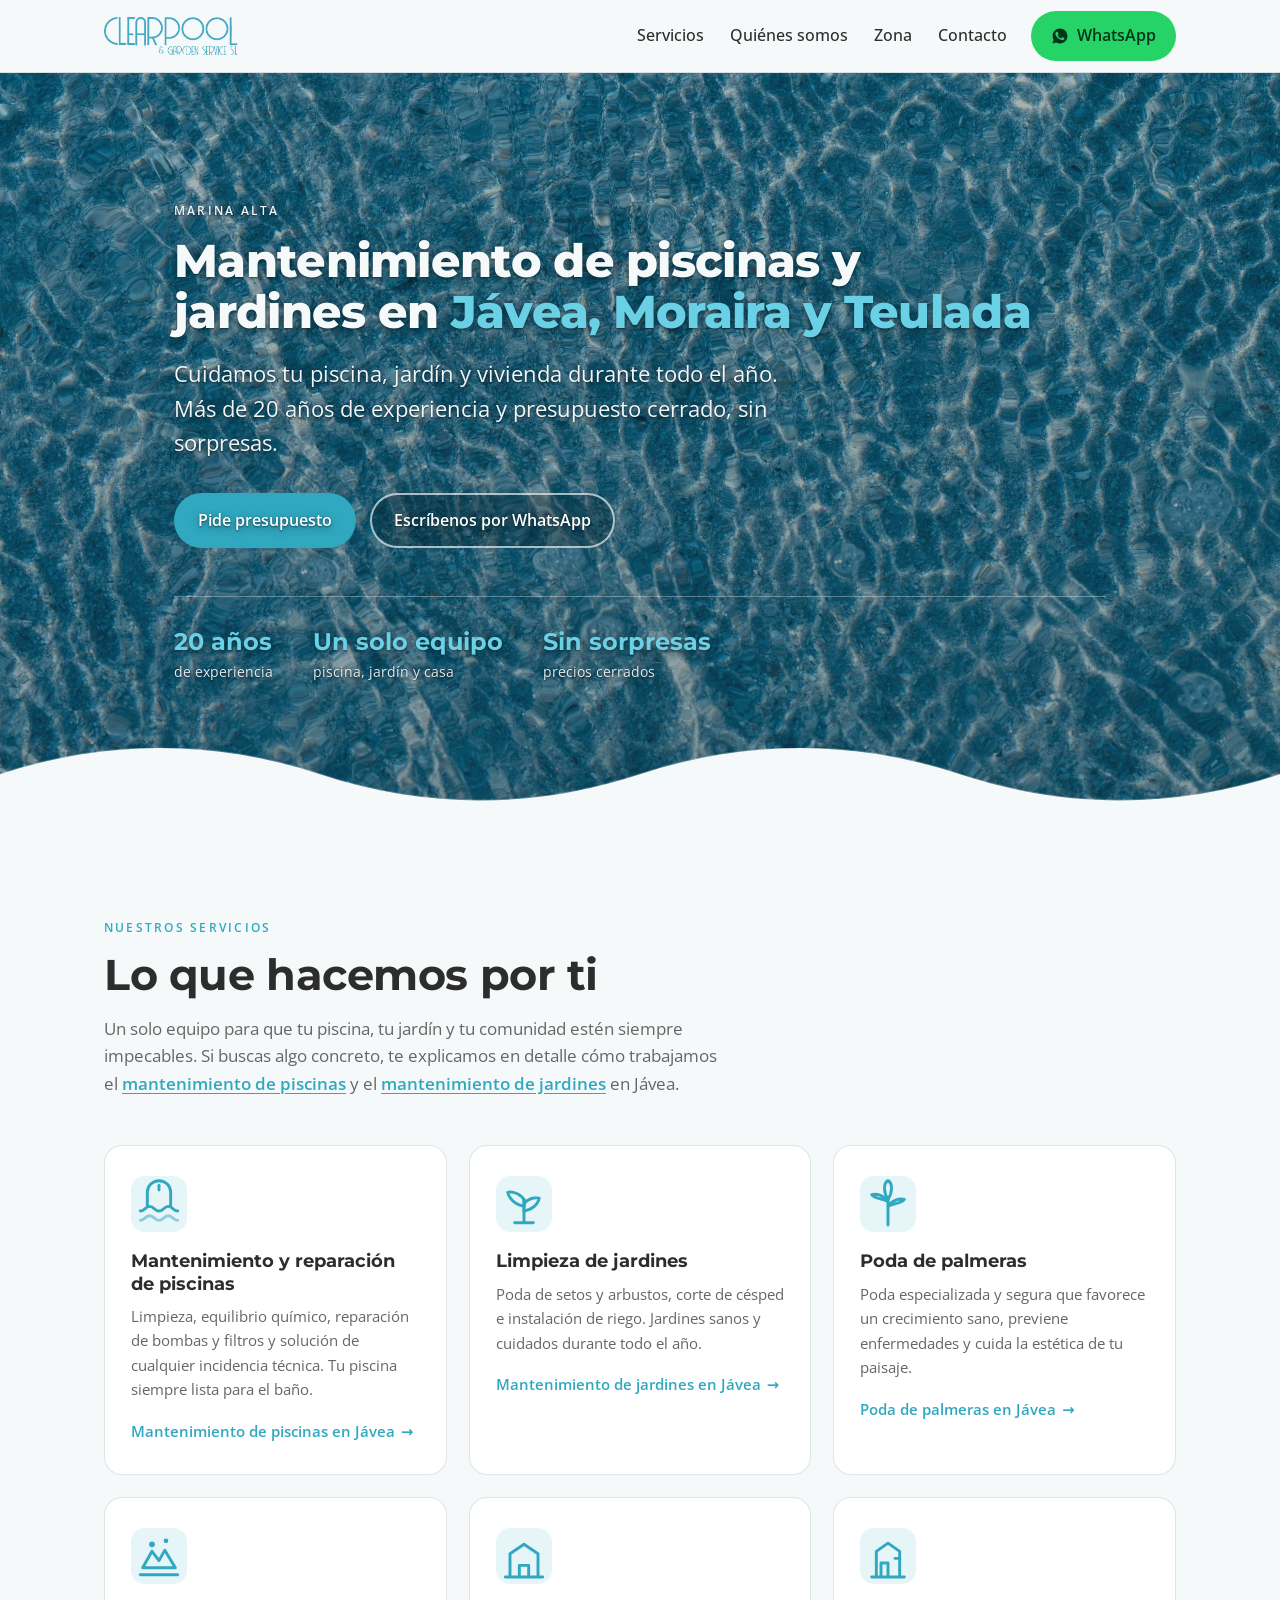
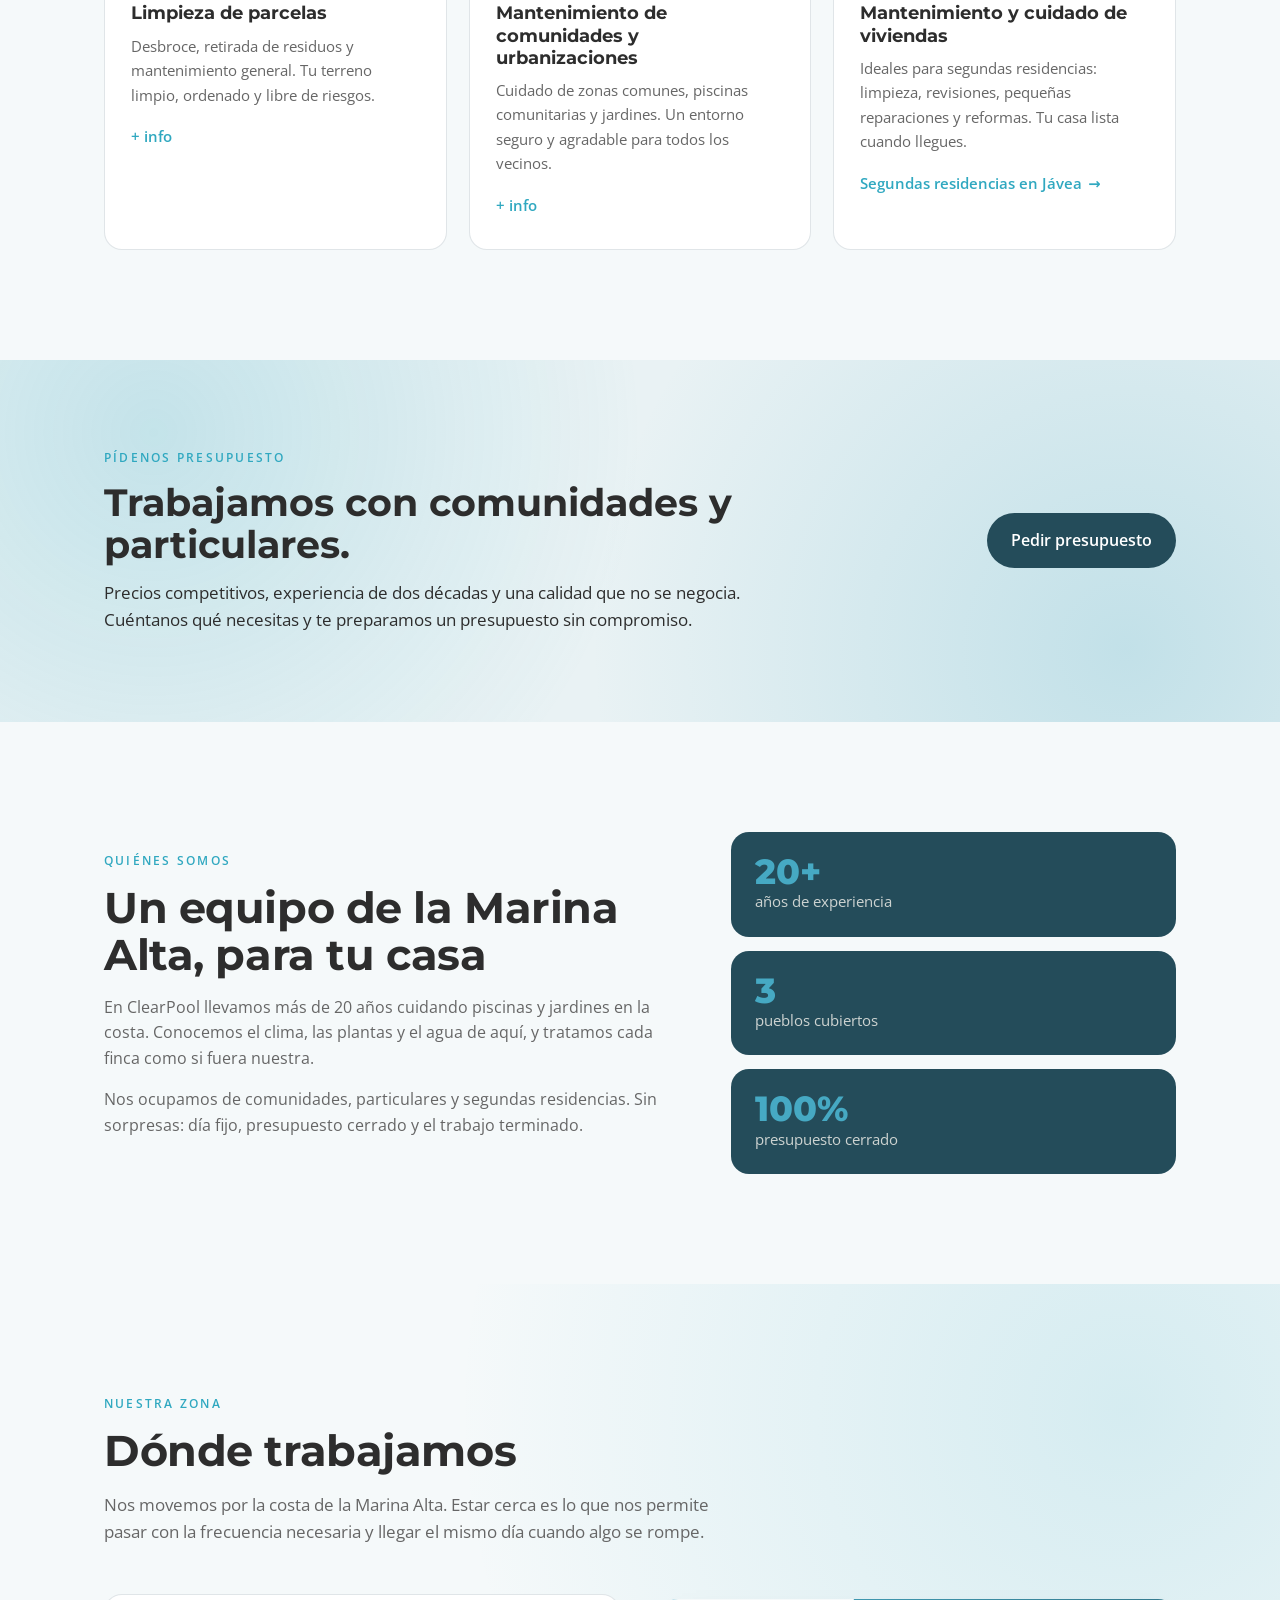
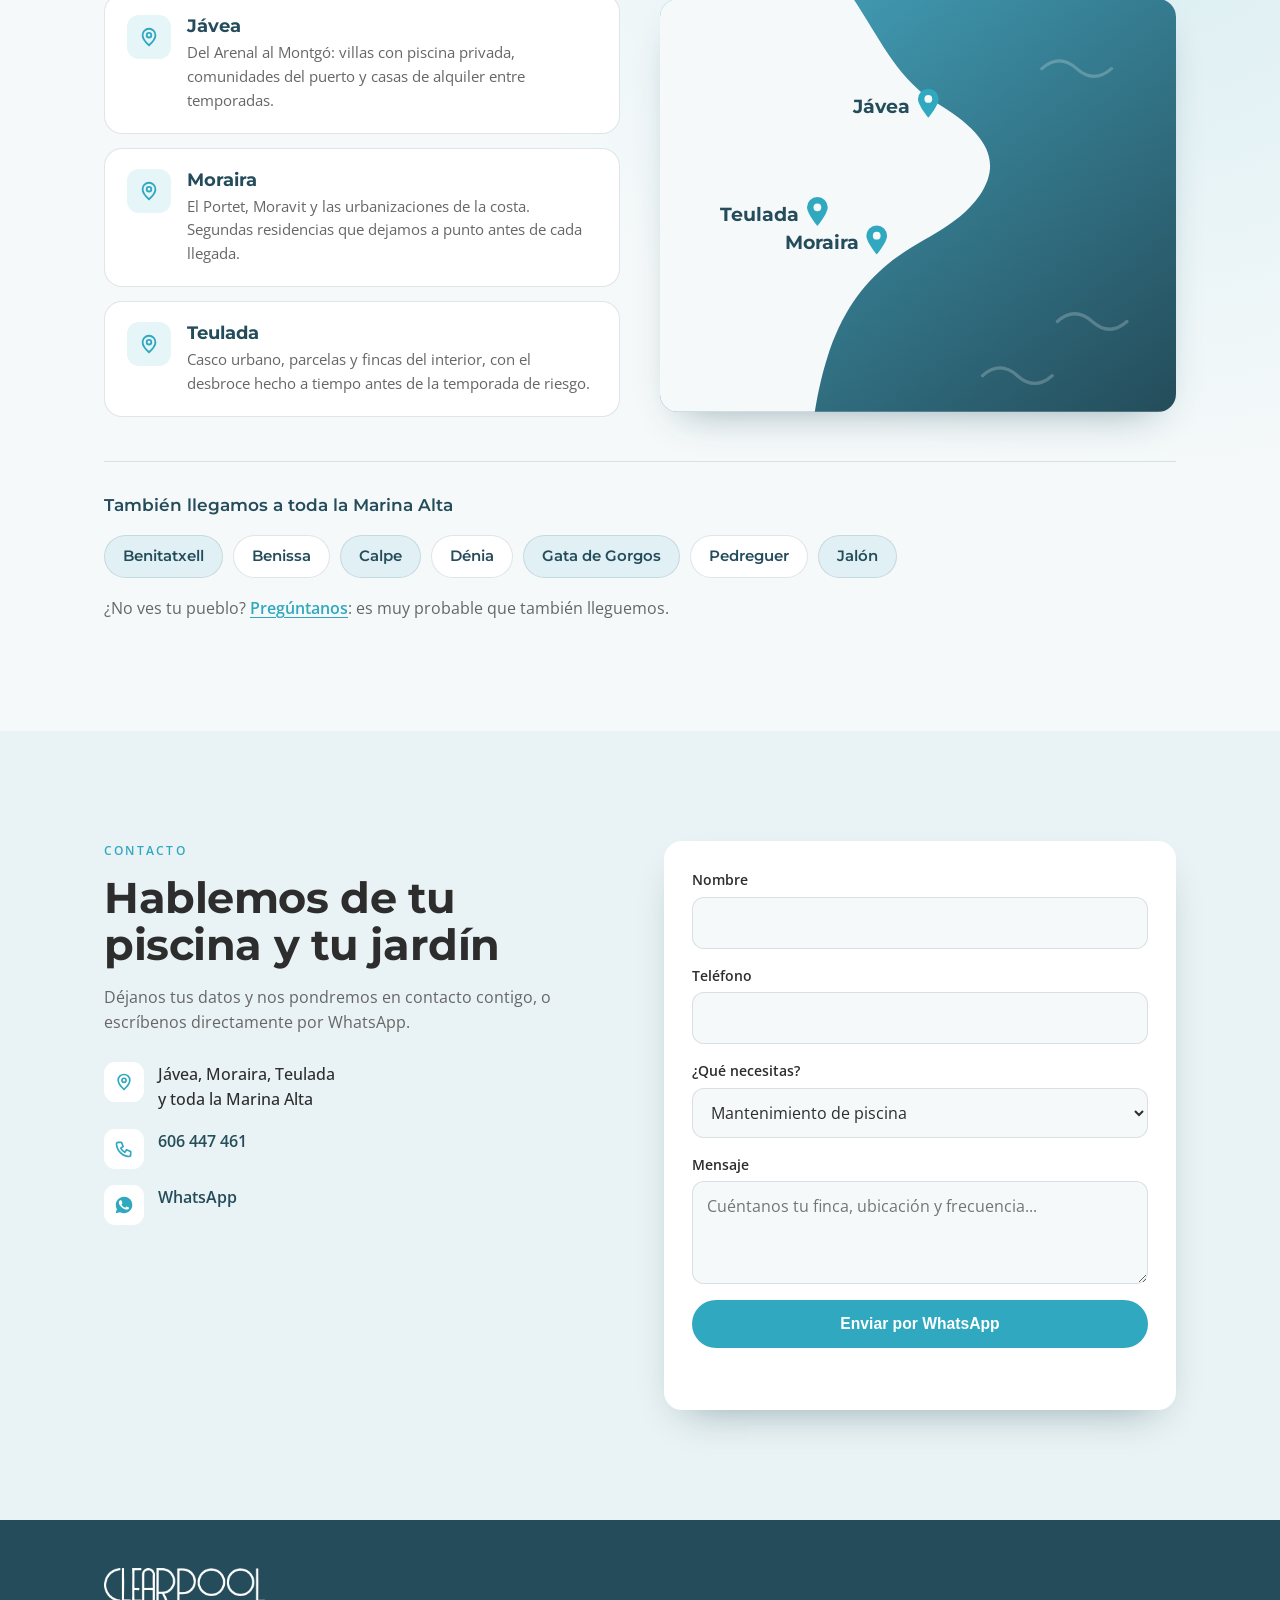
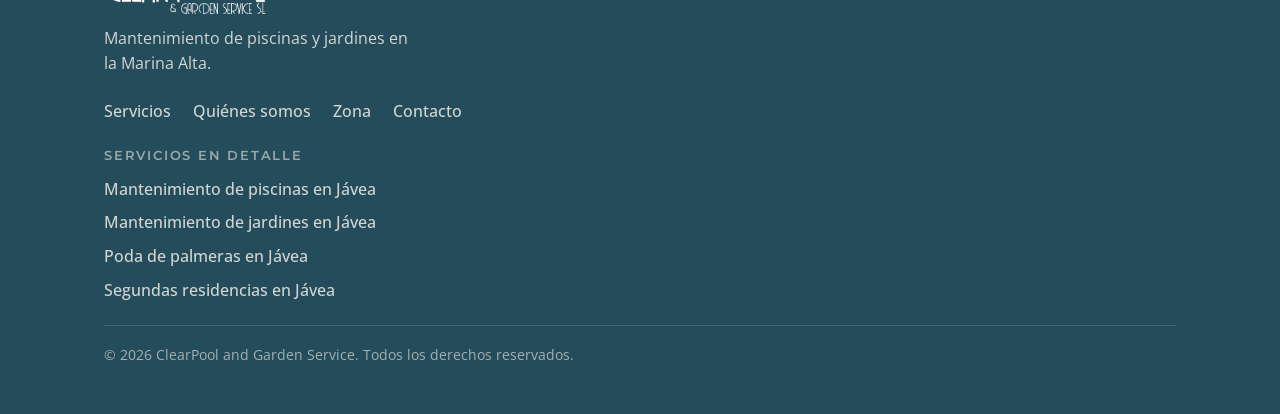
==== commit 2d1cdedc: "Landing de segundas residencias en Javea - Nueva pagina /mantenimiento-segundas-residencias-javea/: " ====
--- a/index.html
+++ b/index.html
@@ -142,7 +142,7 @@
             </span>
             <h3>Mantenimiento y cuidado de viviendas</h3>
             <p>Ideales para segundas residencias: limpieza, revisiones, pequeñas reparaciones y reformas. Tu casa lista cuando llegues.</p>
-            <a class="service-link" href="#contacto" aria-label="Pedir información sobre mantenimiento y cuidado de viviendas">+ info</a>
+            <a class="service-link service-link-page" href="/mantenimiento-segundas-residencias-javea/">Segundas residencias en Jávea <span aria-hidden="true">→</span></a>
           </li>
         </ul>
       </div>
@@ -350,6 +350,8 @@
         <ul>
           <li><a href="/mantenimiento-piscinas-javea/">Mantenimiento de piscinas en Jávea</a></li>
           <li><a href="/mantenimiento-jardines-javea/">Mantenimiento de jardines en Jávea</a></li>
+          <li><a href="/poda-palmeras-javea/">Poda de palmeras en Jávea</a></li>
+          <li><a href="/mantenimiento-segundas-residencias-javea/">Segundas residencias en Jávea</a></li>
         </ul>
       </nav>
       <p class="footer-legal">© <span id="year">2026</span> ClearPool and Garden Service. Todos los derechos reservados.</p>
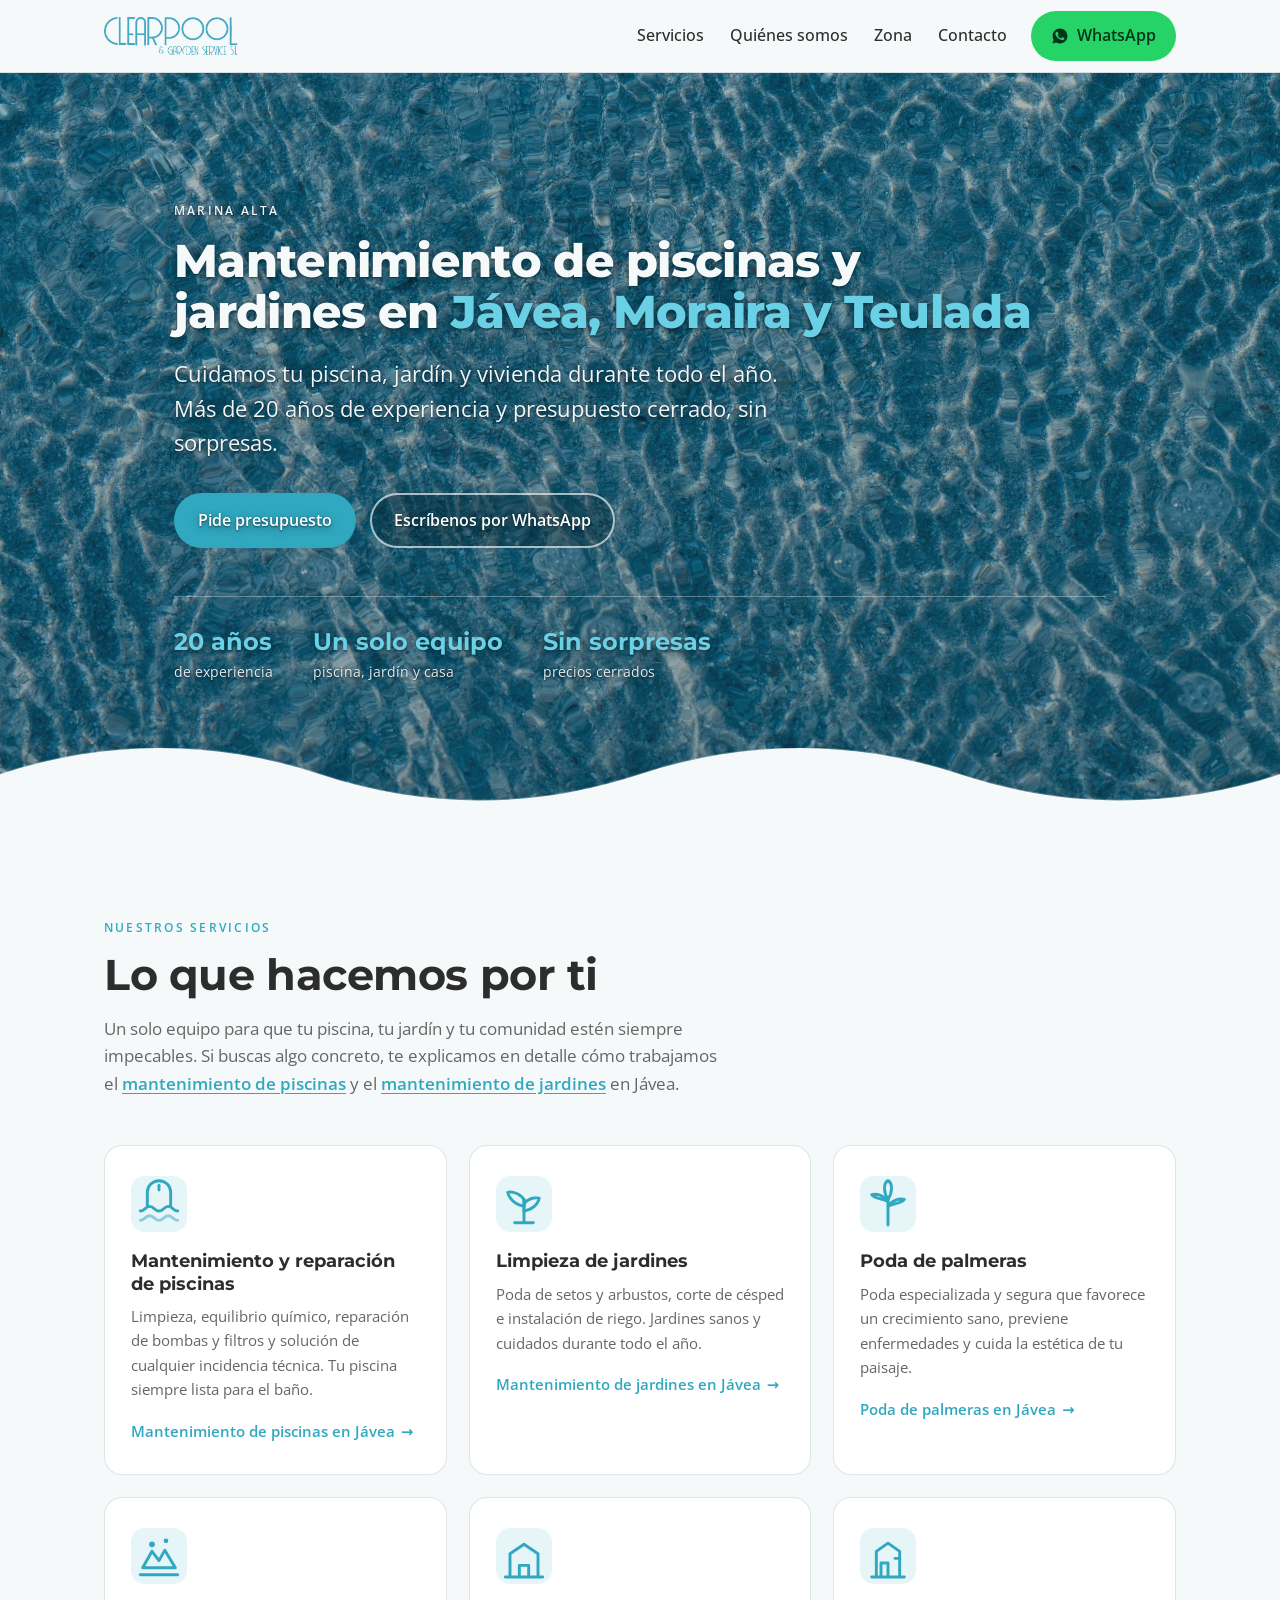
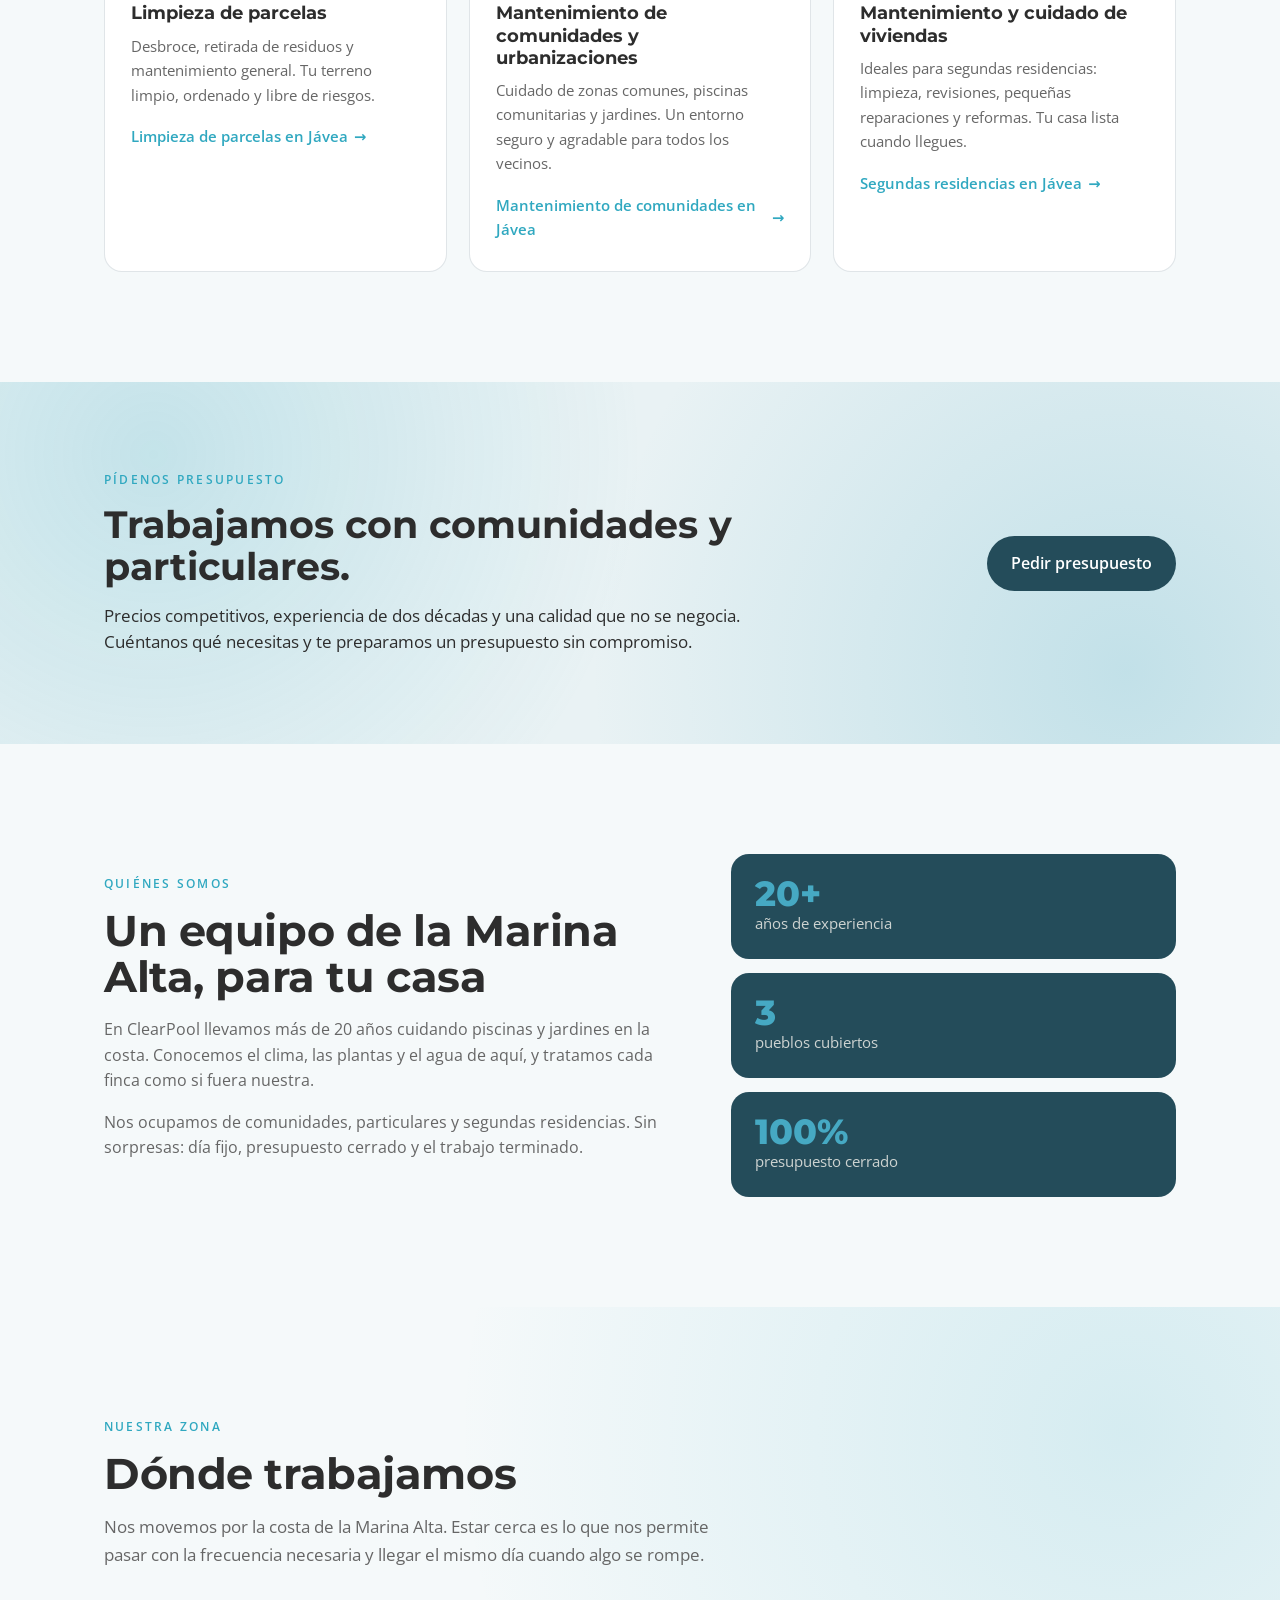
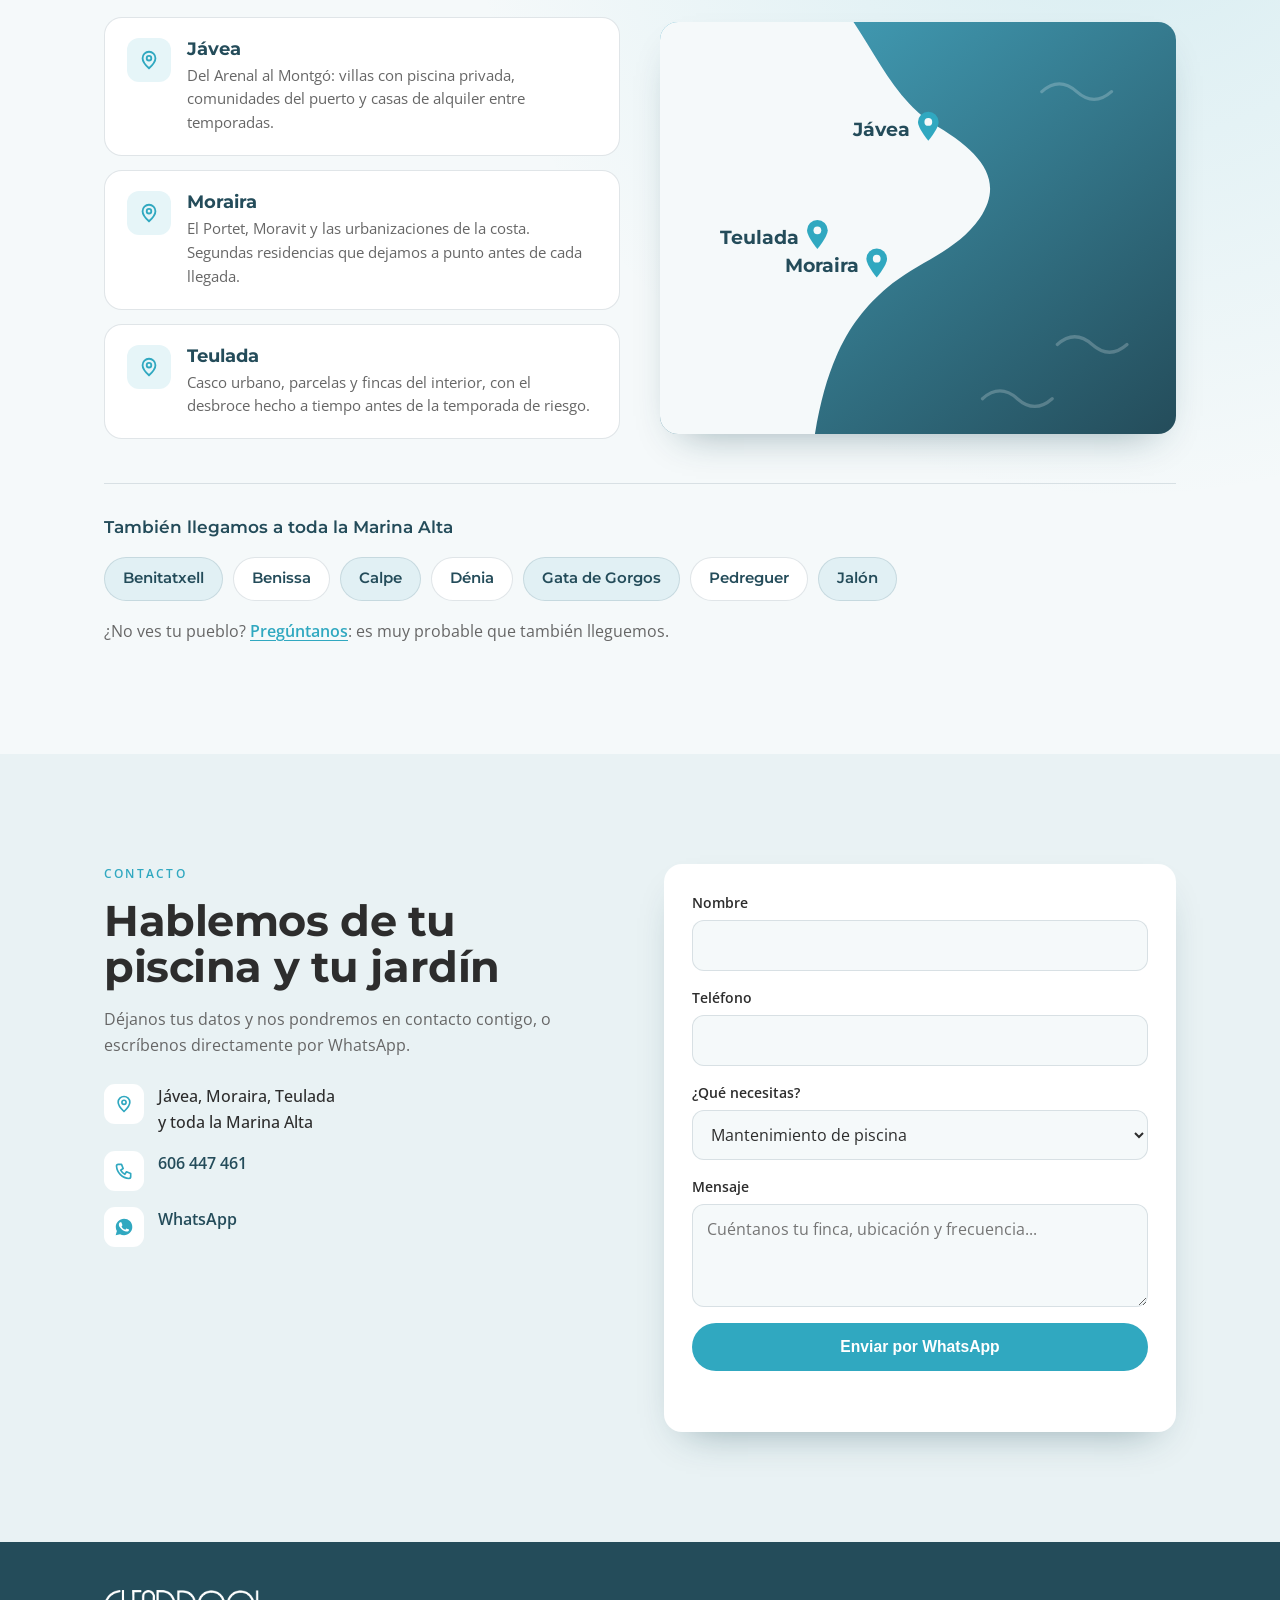
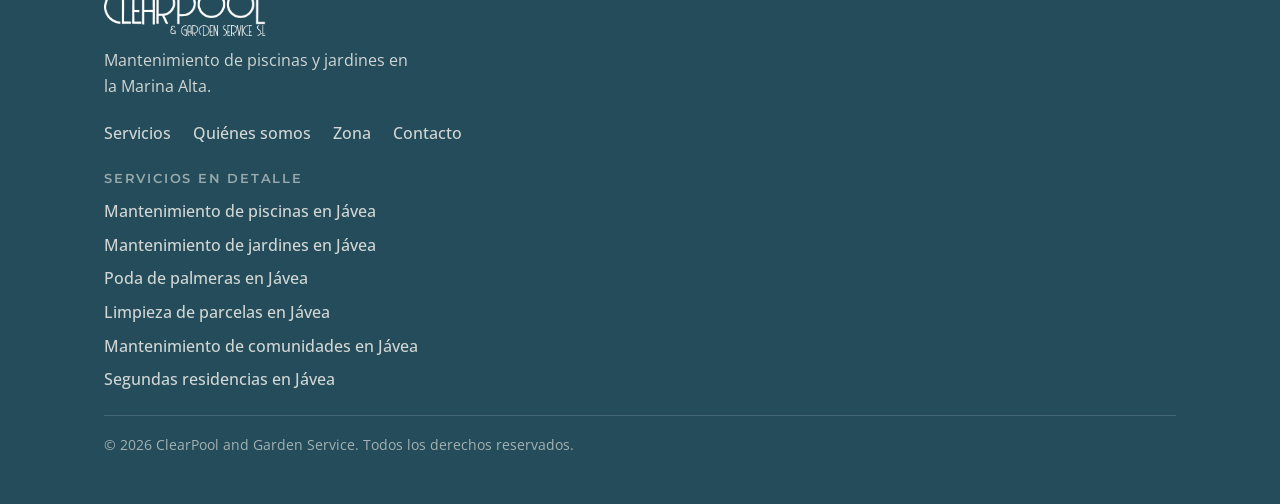
==== commit 7990d29a: "Landings de limpieza de parcelas y mantenimiento de comunidades Completa el grupo de Javea: las seis" ====
--- a/index.html
+++ b/index.html
@@ -124,7 +124,7 @@
             </span>
             <h3>Limpieza de parcelas</h3>
             <p>Desbroce, retirada de residuos y mantenimiento general. Tu terreno limpio, ordenado y libre de riesgos.</p>
-            <a class="service-link" href="#contacto" aria-label="Pedir información sobre limpieza de parcelas">+ info</a>
+            <a class="service-link service-link-page" href="/limpieza-parcelas-javea/">Limpieza de parcelas en Jávea <span aria-hidden="true">→</span></a>
           </li>
 
           <li class="service-card reveal">
@@ -133,7 +133,7 @@
             </span>
             <h3>Mantenimiento de comunidades y urbanizaciones</h3>
             <p>Cuidado de zonas comunes, piscinas comunitarias y jardines. Un entorno seguro y agradable para todos los vecinos.</p>
-            <a class="service-link" href="#contacto" aria-label="Pedir información sobre mantenimiento de comunidades y urbanizaciones">+ info</a>
+            <a class="service-link service-link-page" href="/mantenimiento-comunidades-javea/">Mantenimiento de comunidades en Jávea <span aria-hidden="true">→</span></a>
           </li>
 
           <li class="service-card reveal">
@@ -351,6 +351,8 @@
           <li><a href="/mantenimiento-piscinas-javea/">Mantenimiento de piscinas en Jávea</a></li>
           <li><a href="/mantenimiento-jardines-javea/">Mantenimiento de jardines en Jávea</a></li>
           <li><a href="/poda-palmeras-javea/">Poda de palmeras en Jávea</a></li>
+          <li><a href="/limpieza-parcelas-javea/">Limpieza de parcelas en Jávea</a></li>
+          <li><a href="/mantenimiento-comunidades-javea/">Mantenimiento de comunidades en Jávea</a></li>
           <li><a href="/mantenimiento-segundas-residencias-javea/">Segundas residencias en Jávea</a></li>
         </ul>
       </nav>
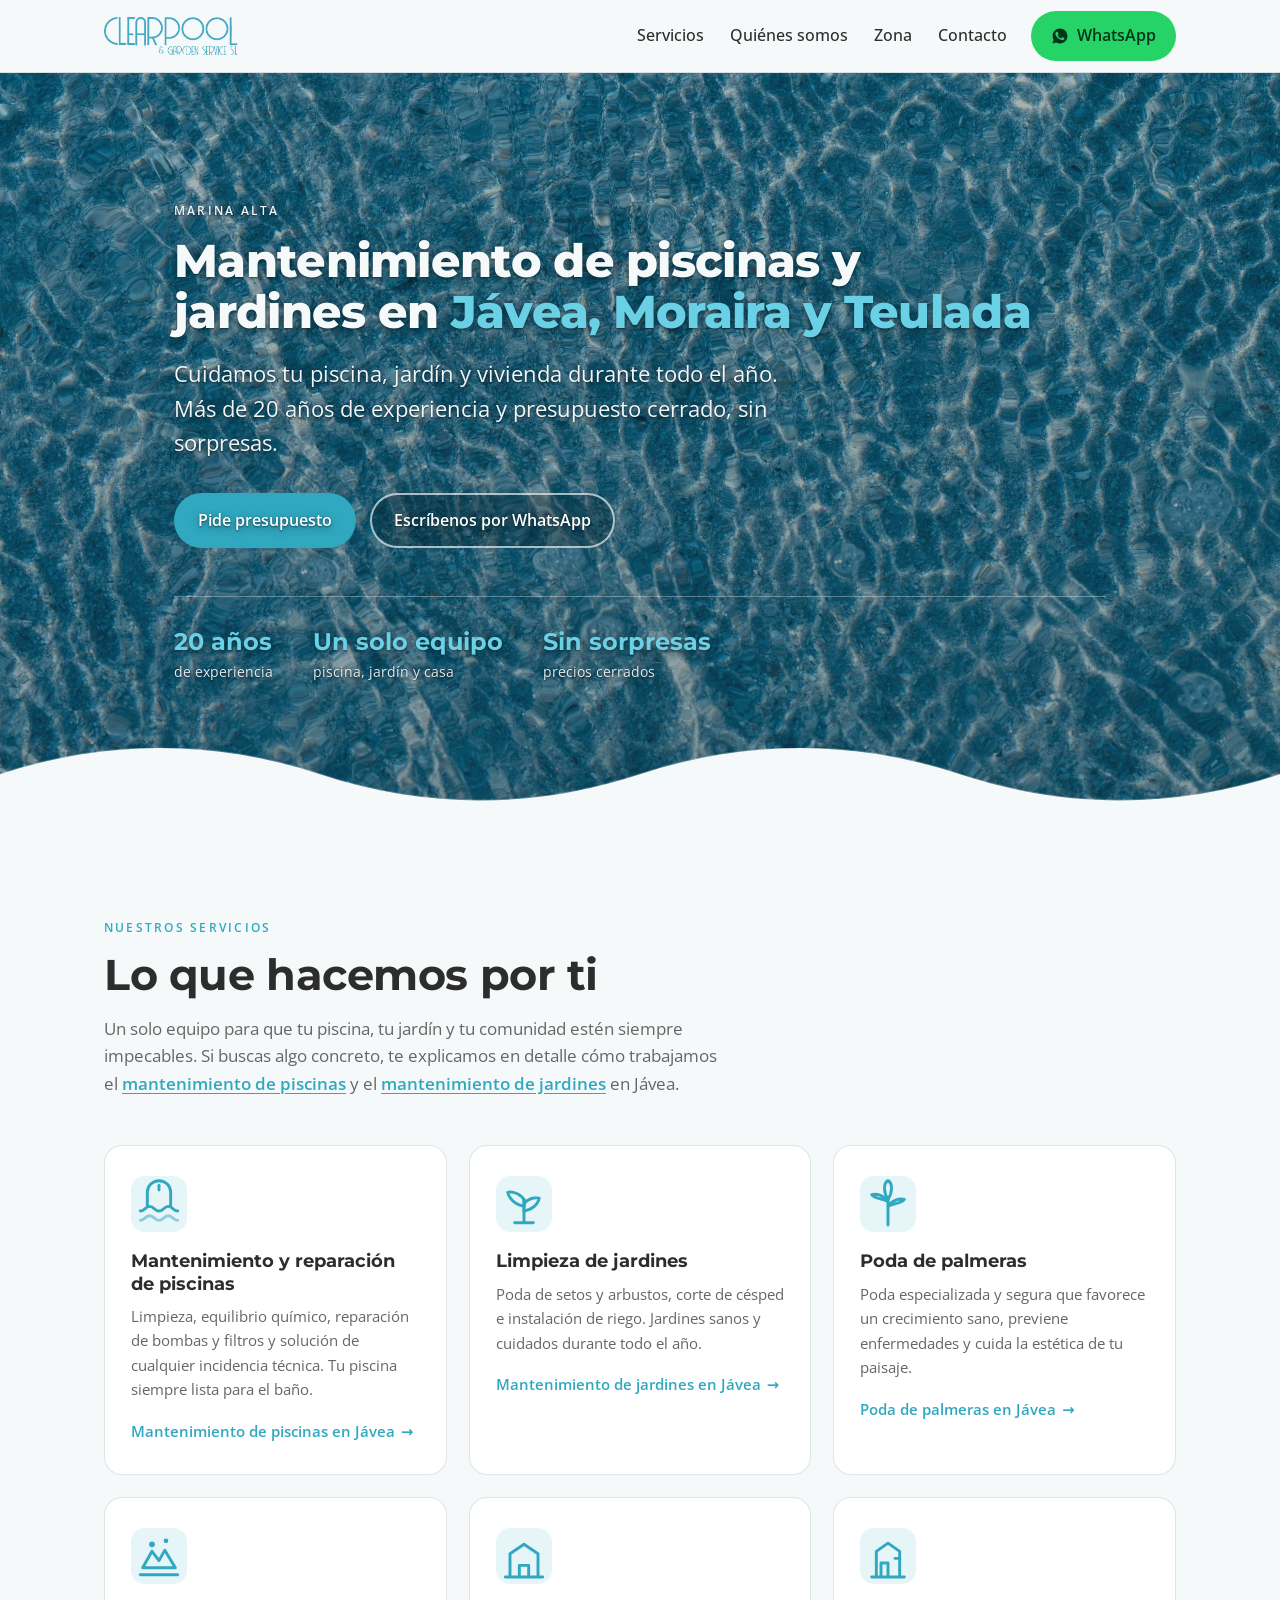
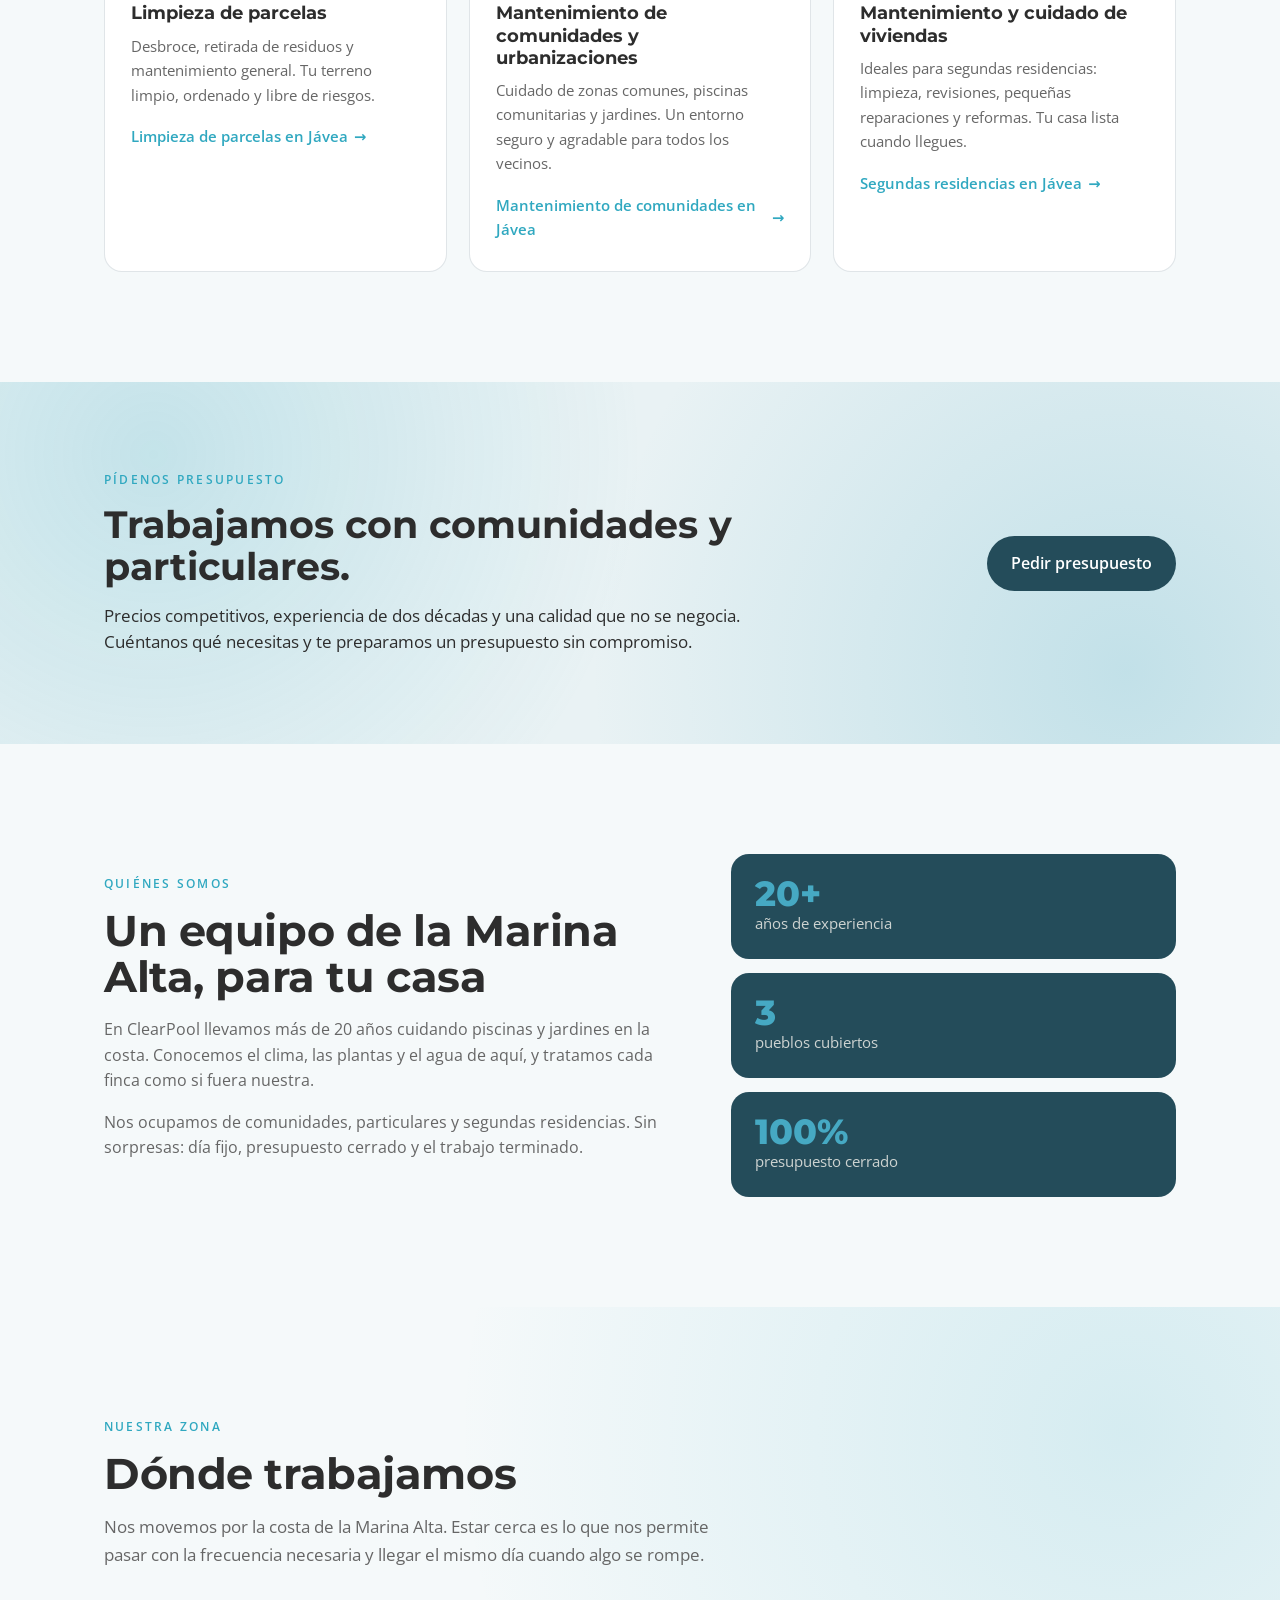
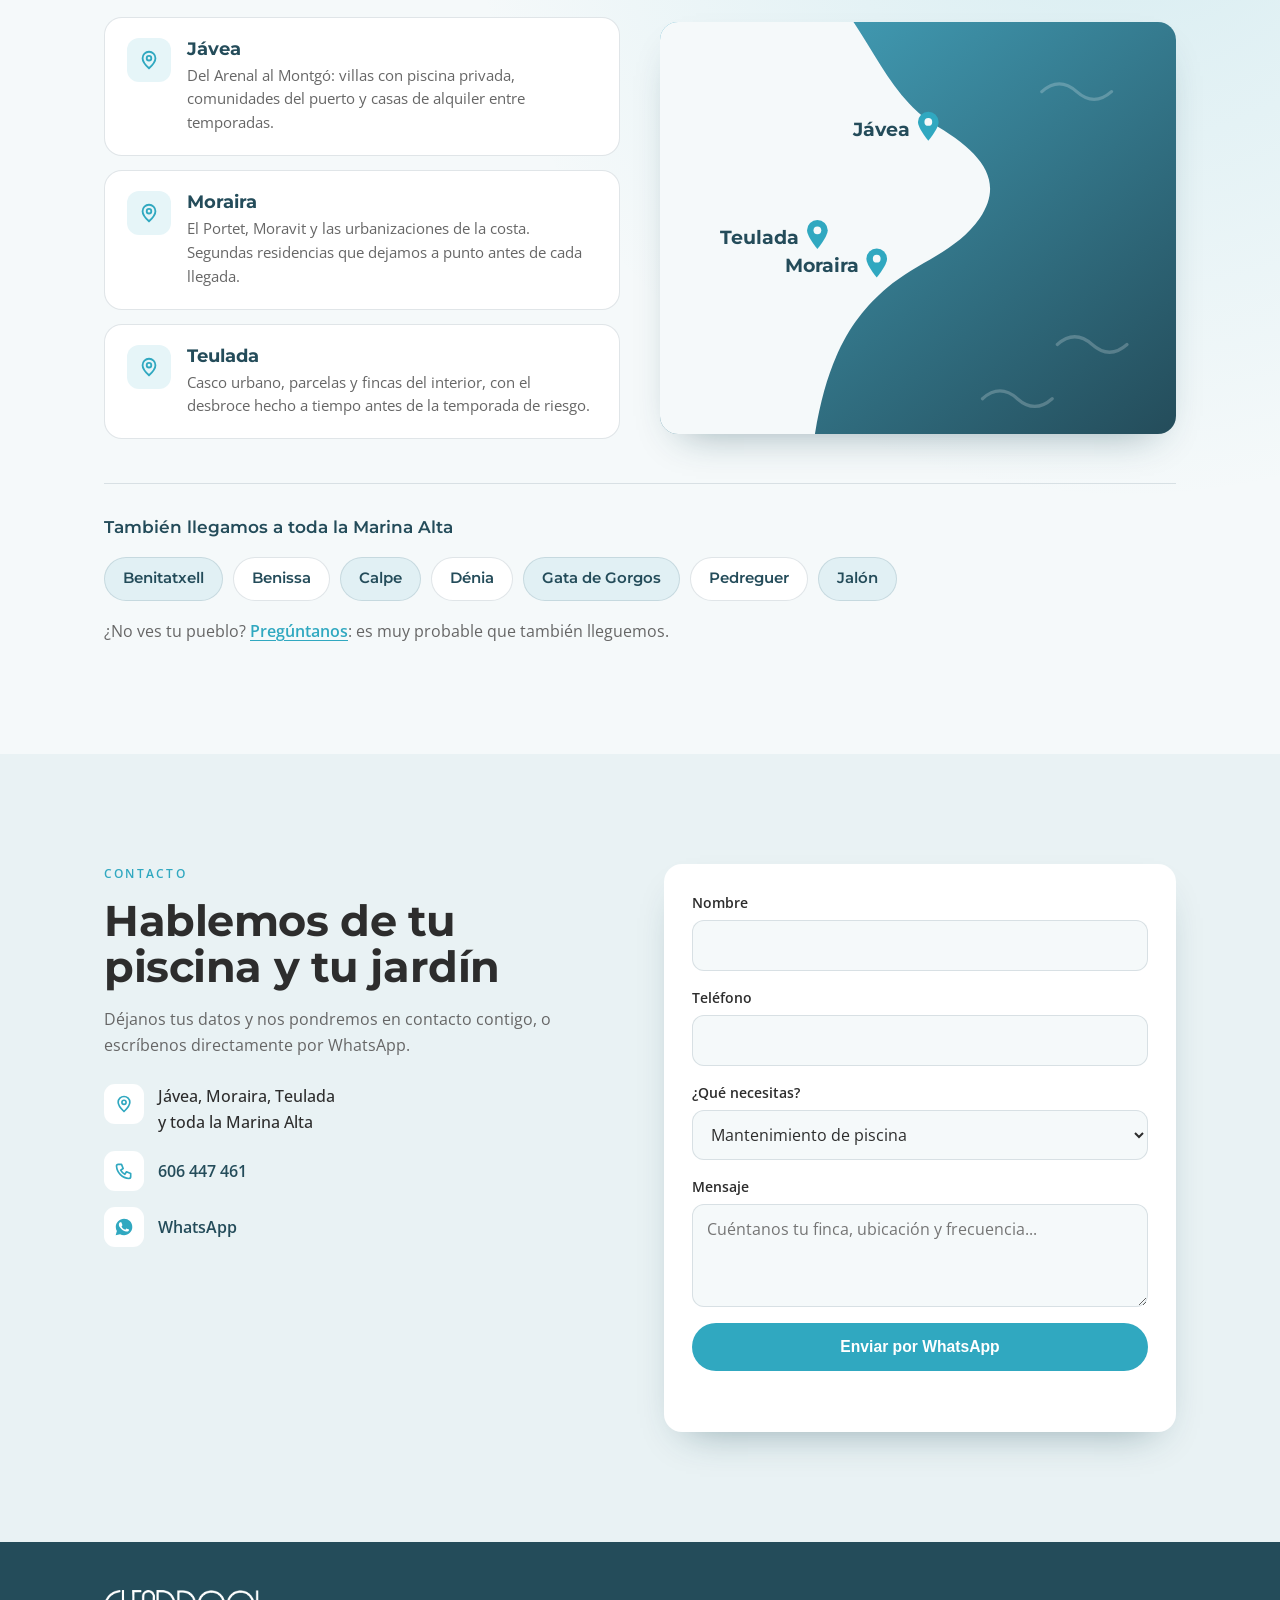
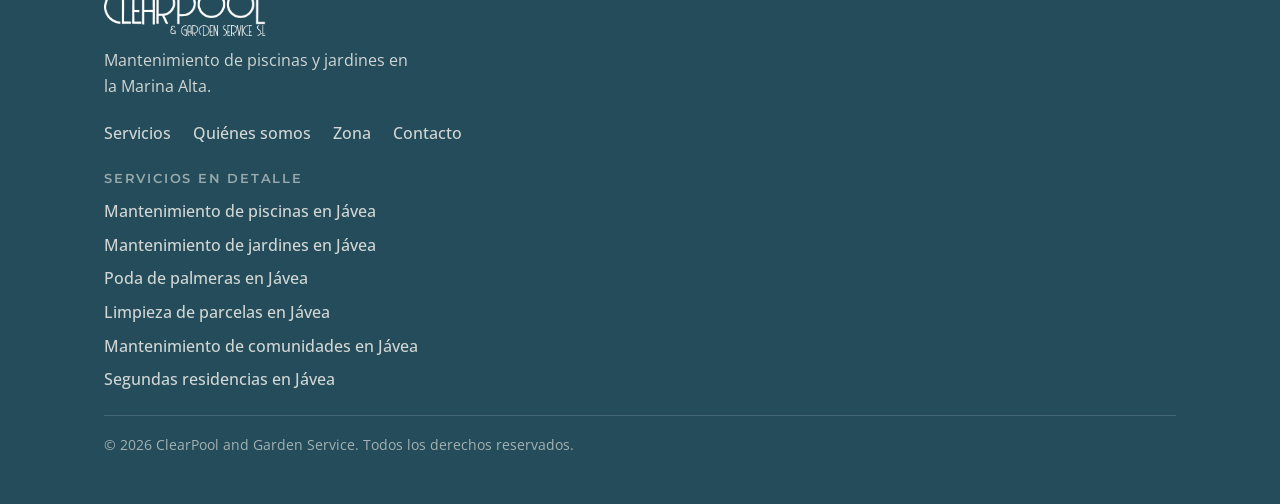
==== commit 188d46a4: "fix format issues" ====
--- a/index.html
+++ b/index.html
@@ -32,7 +32,7 @@
   <link href="https://fonts.googleapis.com/css2?family=Montserrat:wght@500;600;700;800&family=Open+Sans:wght@400;500;600;700&display=swap" rel="stylesheet" />
   <!-- ?v= fuerza al navegador a recargar el CSS tras cada despliegue.
        Súbelo cuando cambies styles.css (GitHub Pages cachea 10 min). -->
-  <link rel="stylesheet" href="styles.css?v=18" />
+  <link rel="stylesheet" href="styles.css?v=19" />
 </head>
 <body>
   <a class="skip-link" href="#main">Saltar al contenido</a>
--- a/styles.css
+++ b/styles.css
@@ -486,6 +486,15 @@
 .contact-list-wrap { font-style: normal; }
 .contact-list { list-style: none; margin: 0; padding: 0; display: grid; gap: 16px; }
 .contact-list li { display: flex; align-items: flex-start; gap: 14px; font-weight: 500; }
+/* El texto se centra dentro de los mismos 40px que ocupa el icono, asi que
+   las lineas de una sola fila quedan a su altura. Las de varias lineas
+   superan los 40px y siguen alineadas por arriba, como debe ser.
+   De paso, el enlace gana 40px de alto de area tactil en movil. */
+.contact-list li > :not(.contact-ico) {
+  min-height: 40px;
+  display: flex;
+  align-items: center;
+}
 .contact-list a { text-decoration: none; font-weight: 600; color: var(--mar); }
 .contact-list a:hover { color: var(--agua); }
 .contact-ico {
